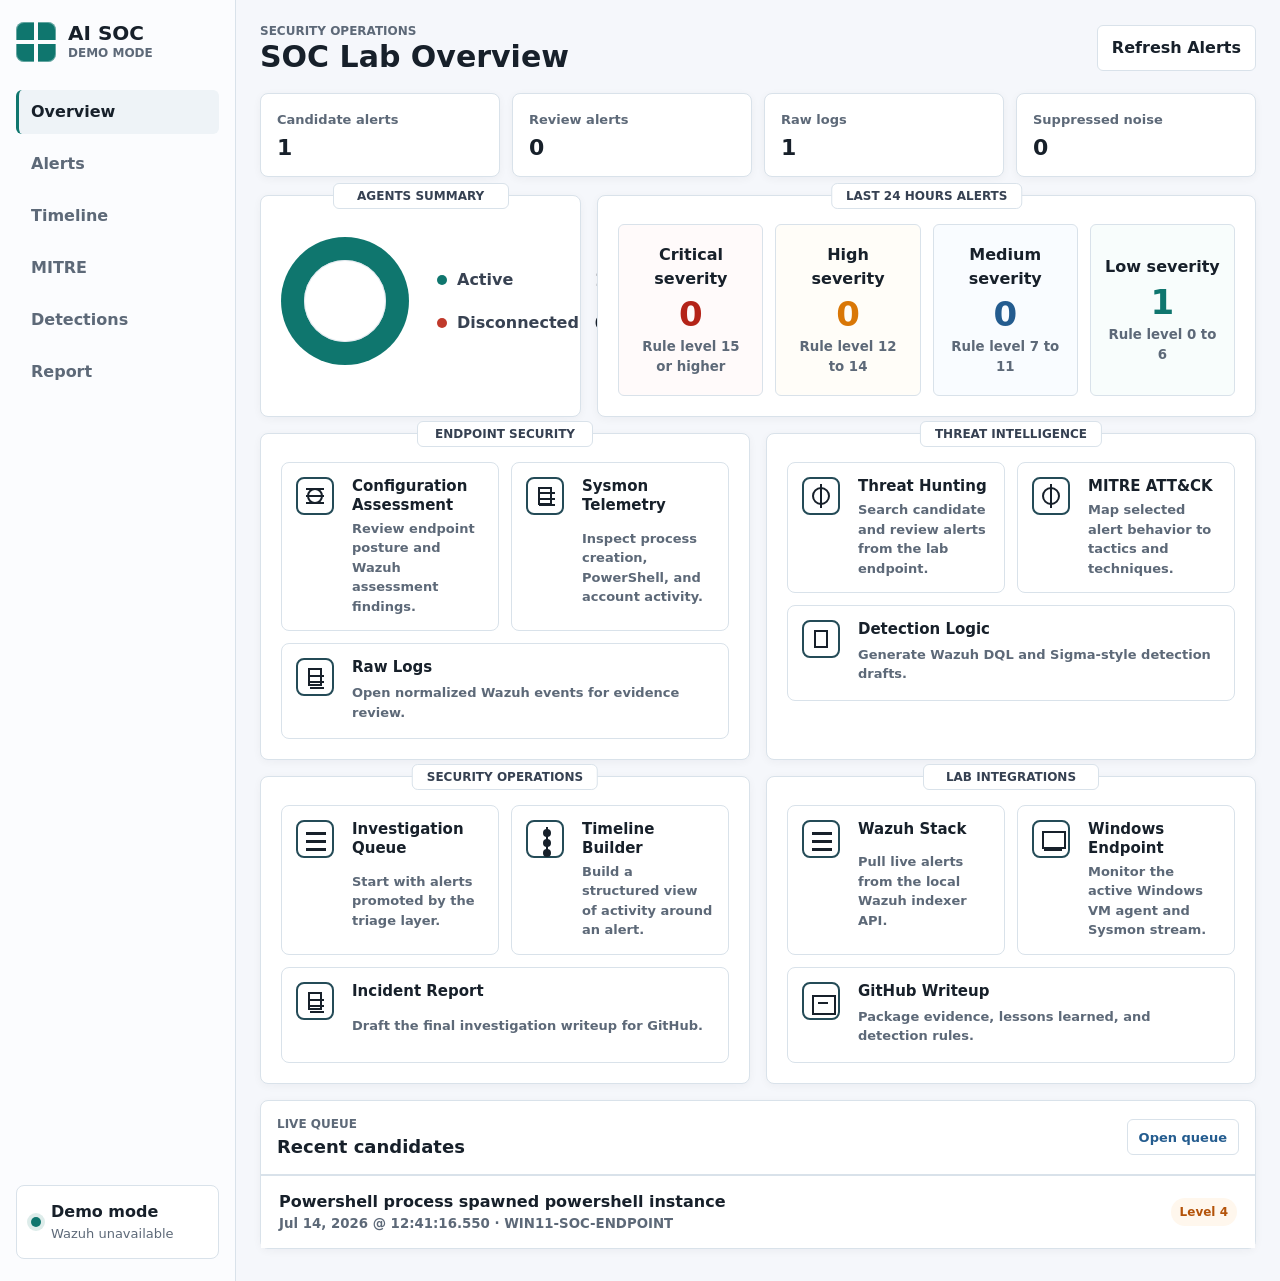
==== soc-ai-platform/index.html @ 74ce0f95 "Initial commit: AI SOC investigation lab Wazuh-based SOC lab covering the full alert lifecycle from " ====
<!doctype html>
<html lang="en">
  <head>
    <meta charset="utf-8">
    <meta name="viewport" content="width=device-width, initial-scale=1">
    <title>AI SOC Analyst Console</title>
    <link rel="stylesheet" href="./styles.css">
  </head>
  <body data-section="overview">
    <a class="skip-link" href="#main">Skip to main content</a>
    <div class="app-shell">
      <aside class="sidebar" aria-label="Primary">
        <div class="brand">
          <span class="brand-mark" aria-hidden="true"></span>
          <div>
            <h1>AI SOC</h1>
            <p>Demo mode</p>
          </div>
        </div>
        <nav class="nav-list" aria-label="Sections">
          <button class="nav-item is-active" type="button" data-section="overview">Overview</button>
          <button class="nav-item" type="button" data-section="alerts">Alerts</button>
          <button class="nav-item" type="button" data-section="timeline">Timeline</button>
          <button class="nav-item" type="button" data-section="mitre">MITRE</button>
          <button class="nav-item" type="button" data-section="detections">Detections</button>
          <button class="nav-item" type="button" data-section="report">Report</button>
        </nav>
        <div class="mode-panel">
          <span class="status-dot" aria-hidden="true"></span>
          <div>
            <strong id="dataModeLabel">Connecting</strong>
            <span id="dataModeText">Checking Wazuh</span>
          </div>
        </div>
      </aside>

      <main id="main" class="workspace" data-section="overview">
        <header class="topbar">
          <div>
            <p id="workspaceEyebrow" class="eyebrow">Security operations</p>
            <h2 id="caseTitle">Loading Wazuh alerts</h2>
          </div>
          <div class="topbar-actions">
            <button id="refreshAlertsButton" class="secondary-button" type="button">Refresh Alerts</button>
            <button id="copyReportButton" class="secondary-button" type="button">Copy Report</button>
            <button id="demoAnalyzeButton" class="primary-button" type="button">Analyze Alert</button>
          </div>
        </header>

        <section class="metrics" aria-label="Alert summary metrics">
          <div class="metric">
            <span class="metric-label">Candidate alerts</span>
            <strong id="openAlertsMetric">0</strong>
          </div>
          <div class="metric">
            <span class="metric-label">Review alerts</span>
            <strong id="reviewAlertsMetric">0</strong>
          </div>
          <div class="metric">
            <span class="metric-label">Raw logs</span>
            <strong id="rawAlertsMetric">0</strong>
          </div>
          <div class="metric">
            <span class="metric-label">Suppressed noise</span>
            <strong id="suppressedAlertsMetric">0</strong>
          </div>
        </section>

        <section id="overviewView" class="view-panel is-active" data-view="overview">
          <section class="overview-grid" aria-label="SOC overview">
            <section class="panel agents-overview-panel" aria-labelledby="agents-overview-heading">
              <div class="overview-section-label">Agents summary</div>
              <div class="agents-overview-content">
                <div class="agent-ring" aria-hidden="true"></div>
                <dl class="agent-status-list">
                  <div>
                    <dt><span class="legend-dot active" aria-hidden="true"></span>Active</dt>
                    <dd id="overviewActiveAgents">0</dd>
                  </div>
                  <div>
                    <dt><span class="legend-dot disconnected" aria-hidden="true"></span>Disconnected</dt>
                    <dd id="overviewDisconnectedAgents">0</dd>
                  </div>
                </dl>
              </div>
              <h3 id="agents-overview-heading" class="sr-only">Agents summary</h3>
            </section>

            <section class="panel severity-overview-panel" aria-labelledby="severity-overview-heading">
              <div class="overview-section-label">Last 24 hours alerts</div>
              <h3 id="severity-overview-heading" class="sr-only">Last 24 hours alert severity</h3>
              <div class="severity-overview-grid">
                <div class="severity-tile critical">
                  <span>Critical severity</span>
                  <strong id="overviewCriticalAlerts">0</strong>
                  <small>Rule level 15 or higher</small>
                </div>
                <div class="severity-tile high">
                  <span>High severity</span>
                  <strong id="overviewHighAlerts">0</strong>
                  <small>Rule level 12 to 14</small>
                </div>
                <div class="severity-tile medium">
                  <span>Medium severity</span>
                  <strong id="overviewMediumAlerts">0</strong>
                  <small>Rule level 7 to 11</small>
                </div>
                <div class="severity-tile low">
                  <span>Low severity</span>
                  <strong id="overviewLowAlerts">0</strong>
                  <small>Rule level 0 to 6</small>
                </div>
              </div>
            </section>

            <section class="panel overview-category-panel" aria-labelledby="endpoint-security-heading">
              <div class="overview-section-label">Endpoint security</div>
              <div class="overview-card-grid">
                <button class="overview-card" type="button" data-overview-profile="review">
                  <span class="overview-icon gear" aria-hidden="true"></span>
                  <strong>Configuration Assessment</strong>
                  <span>Review endpoint posture and Wazuh assessment findings.</span>
                </button>
                <button class="overview-card" type="button" data-overview-profile="candidates">
                  <span class="overview-icon telemetry" aria-hidden="true"></span>
                  <strong>Sysmon Telemetry</strong>
                  <span>Inspect process creation, PowerShell, and account activity.</span>
                </button>
                <button class="overview-card" type="button" data-overview-profile="raw">
                  <span class="overview-icon file" aria-hidden="true"></span>
                  <strong>Raw Logs</strong>
                  <span>Open normalized Wazuh events for evidence review.</span>
                </button>
              </div>
              <h3 id="endpoint-security-heading" class="sr-only">Endpoint security</h3>
            </section>

            <section class="panel overview-category-panel" aria-labelledby="threat-intelligence-heading">
              <div class="overview-section-label">Threat intelligence</div>
              <div class="overview-card-grid">
                <button class="overview-card" type="button" data-overview-section="alerts">
                  <span class="overview-icon hunt" aria-hidden="true"></span>
                  <strong>Threat Hunting</strong>
                  <span>Search candidate and review alerts from the lab endpoint.</span>
                </button>
                <button class="overview-card" type="button" data-overview-section="mitre">
                  <span class="overview-icon target" aria-hidden="true"></span>
                  <strong>MITRE ATT&amp;CK</strong>
                  <span>Map selected alert behavior to tactics and techniques.</span>
                </button>
                <button class="overview-card" type="button" data-overview-section="detections">
                  <span class="overview-icon rule" aria-hidden="true"></span>
                  <strong>Detection Logic</strong>
                  <span>Generate Wazuh DQL and Sigma-style detection drafts.</span>
                </button>
              </div>
              <h3 id="threat-intelligence-heading" class="sr-only">Threat intelligence</h3>
            </section>

            <section class="panel overview-category-panel" aria-labelledby="security-operations-heading">
              <div class="overview-section-label">Security operations</div>
              <div class="overview-card-grid">
                <button class="overview-card" type="button" data-overview-profile="candidates">
                  <span class="overview-icon queue" aria-hidden="true"></span>
                  <strong>Investigation Queue</strong>
                  <span>Start with alerts promoted by the triage layer.</span>
                </button>
                <button class="overview-card" type="button" data-overview-section="timeline">
                  <span class="overview-icon timeline" aria-hidden="true"></span>
                  <strong>Timeline Builder</strong>
                  <span>Build a structured view of activity around an alert.</span>
                </button>
                <button class="overview-card" type="button" data-overview-section="report">
                  <span class="overview-icon report" aria-hidden="true"></span>
                  <strong>Incident Report</strong>
                  <span>Draft the final investigation writeup for GitHub.</span>
                </button>
              </div>
              <h3 id="security-operations-heading" class="sr-only">Security operations</h3>
            </section>

            <section class="panel overview-category-panel" aria-labelledby="lab-integrations-heading">
              <div class="overview-section-label">Lab integrations</div>
              <div class="overview-card-grid">
                <button class="overview-card" type="button" data-overview-profile="raw">
                  <span class="overview-icon stack" aria-hidden="true"></span>
                  <strong>Wazuh Stack</strong>
                  <span>Pull live alerts from the local Wazuh indexer API.</span>
                </button>
                <button class="overview-card" type="button" data-overview-section="alerts">
                  <span class="overview-icon endpoint" aria-hidden="true"></span>
                  <strong>Windows Endpoint</strong>
                  <span>Monitor the active Windows VM agent and Sysmon stream.</span>
                </button>
                <button class="overview-card" type="button" data-overview-section="report">
                  <span class="overview-icon archive" aria-hidden="true"></span>
                  <strong>GitHub Writeup</strong>
                  <span>Package evidence, lessons learned, and detection rules.</span>
                </button>
              </div>
              <h3 id="lab-integrations-heading" class="sr-only">Lab integrations</h3>
            </section>

            <section class="panel recent-overview-panel" aria-labelledby="recent-overview-heading">
              <div class="panel-header">
                <div>
                  <p class="eyebrow">Live queue</p>
                  <h3 id="recent-overview-heading">Recent candidates</h3>
                </div>
                <button class="mini-button" type="button" data-overview-section="alerts">Open queue</button>
              </div>
              <div id="overviewRecentList" class="recent-list"></div>
            </section>
          </section>
        </section>

        <section id="alertsView" class="view-panel" data-view="alerts" hidden>
        <section class="alerts-workbench" aria-label="Security alerts workbench">
          <section class="panel alert-toolbar" aria-label="Alert search and filters">
            <div class="alert-search-field">
              <label for="alertSearchInput">Search alerts</label>
              <input id="alertSearchInput" type="search" autocomplete="off" placeholder="Search rule, host, user, command line, or MITRE technique">
            </div>
            <div class="alert-filter-field">
              <label for="alertTimeRange">Time range</label>
              <select id="alertTimeRange">
                <option value="60">Last hour</option>
                <option value="360">Last 6 hours</option>
                <option value="1440" selected>Last 24 hours</option>
              </select>
            </div>
            <button id="clearAlertFilters" class="secondary-button compact-button" type="button">Clear filters</button>
          </section>

          <section class="alert-insights" aria-label="Alert intelligence summary">
            <section class="alert-insight-panel severity-insight" aria-labelledby="severity-insight-heading">
              <div class="insight-heading">
                <div>
                  <p class="eyebrow">Distribution</p>
                  <h3 id="severity-insight-heading">Severity levels</h3>
                </div>
                <strong id="alertTotalCount">0 alerts</strong>
              </div>
              <div class="alert-severity-summary" aria-label="Alert severity summary">
                <div class="alert-severity-stat critical">
                  <span class="severity-marker" aria-hidden="true"></span>
                  <span>Critical</span>
                  <strong id="alertCriticalCount">0</strong>
                  <small>Level 15+</small>
                </div>
                <div class="alert-severity-stat high">
                  <span class="severity-marker" aria-hidden="true"></span>
                  <span>High</span>
                  <strong id="alertHighCount">0</strong>
                  <small>Level 12-14</small>
                </div>
                <div class="alert-severity-stat medium">
                  <span class="severity-marker" aria-hidden="true"></span>
                  <span>Medium</span>
                  <strong id="alertMediumCount">0</strong>
                  <small>Level 7-11</small>
                </div>
                <div class="alert-severity-stat low">
                  <span class="severity-marker" aria-hidden="true"></span>
                  <span>Low</span>
                  <strong id="alertLowCount">0</strong>
                  <small>Level 0-6</small>
                </div>
              </div>
            </section>

            <section class="alert-insight-panel" aria-labelledby="rules-insight-heading">
              <div class="insight-heading">
                <div>
                  <p class="eyebrow">Frequency</p>
                  <h3 id="rules-insight-heading">Top rules</h3>
                </div>
                <span>Current queue</span>
              </div>
              <div id="topRulesList" class="insight-list"></div>
            </section>

            <section class="alert-insight-panel" aria-labelledby="endpoints-insight-heading">
              <div class="insight-heading">
                <div>
                  <p class="eyebrow">Assets</p>
                  <h3 id="endpoints-insight-heading">Top endpoints</h3>
                </div>
                <span>Current queue</span>
              </div>
              <div id="topEndpointsList" class="insight-list"></div>
            </section>
          </section>

        <section class="content-grid alerts-content-grid">
          <section class="panel alert-panel" aria-labelledby="alerts-heading">
            <div class="panel-header">
              <div>
                <p class="eyebrow">Queue</p>
                <h3 id="alerts-heading">Alerts</h3>
              </div>
              <span id="queueModePill" class="pill">Connecting</span>
            </div>
            <div class="queue-tabs" aria-label="Queue scope">
              <button class="queue-tab is-active" type="button" data-profile="candidates">Candidates</button>
              <button class="queue-tab" type="button" data-profile="review">Review</button>
              <button class="queue-tab" type="button" data-profile="raw">Raw logs</button>
              <button class="queue-tab" type="button" data-profile="noise">Suppressed</button>
            </div>
            <div class="table-wrap">
              <table class="alert-table">
                <thead>
                  <tr>
                    <th scope="col">Time</th>
                    <th scope="col">Status</th>
                    <th scope="col">Severity</th>
                    <th scope="col">Rule</th>
                    <th scope="col">Rule ID</th>
                    <th scope="col">Host</th>
                    <th scope="col">User</th>
                    <th scope="col">MITRE</th>
                  </tr>
                </thead>
                <tbody id="alertTableBody"></tbody>
              </table>
            </div>
          </section>

          <section id="alertDetailsPanel" class="panel details-panel" aria-labelledby="details-heading" data-alert-detail hidden>
            <div class="panel-header">
              <div>
                <p class="eyebrow">Evidence</p>
                <h3 id="details-heading">Alert Details</h3>
              </div>
              <div class="panel-header-actions">
                <span id="severityBadge" class="severity-badge">Level 4</span>
                <button id="closeAlertInvestigation" class="icon-button" type="button" aria-label="Close selected alert details" title="Close selected alert details">&times;</button>
              </div>
            </div>
            <dl id="alertDetails" class="details-list"></dl>
          </section>

          <section class="panel raw-panel" aria-labelledby="raw-heading" data-alert-detail hidden>
            <div class="panel-header">
              <div>
                <p class="eyebrow">Raw log</p>
                <h3 id="raw-heading">Selected Event JSON</h3>
              </div>
              <span class="pill">Normalized</span>
            </div>
            <pre id="rawEventOutput" tabindex="0"></pre>
          </section>

          <section class="panel ai-panel" aria-labelledby="ai-heading" data-alert-detail hidden>
            <div class="panel-header">
              <div>
                <p class="eyebrow">Demo AI</p>
                <h3 id="ai-heading">Investigation Assistant</h3>
              </div>
              <span class="pill">Evidence-bound</span>
            </div>
            <div id="chatLog" class="chat-log" aria-live="polite"></div>
            <div class="prompt-row" aria-label="Suggested prompts">
              <button type="button" data-prompt="summary">Summary</button>
              <button type="button" data-prompt="timeline">Timeline</button>
              <button type="button" data-prompt="mitre">MITRE</button>
              <button type="button" data-prompt="response">Response</button>
              <button type="button" data-prompt="detection">Detection</button>
            </div>
            <form id="chatForm" class="chat-form">
              <label for="chatInput">Ask about this alert</label>
              <div class="input-row">
                <input id="chatInput" name="chatInput" type="text" autocomplete="off" placeholder="Ask for a timeline, MITRE mapping, response plan...">
                <button type="submit">Send</button>
              </div>
            </form>
          </section>

          <section class="panel artifact-panel" aria-labelledby="artifact-heading" data-alert-detail hidden>
            <div class="panel-header">
              <div>
                <p class="eyebrow">Analyst output</p>
                <h3 id="artifact-heading">Generated Artifact</h3>
              </div>
              <span id="artifactStatus" class="pill">Ready</span>
            </div>
            <pre id="artifactOutput" tabindex="0"></pre>
          </section>
        </section>
        </section>
        </section>

        <section id="analysisView" class="view-panel" data-view="analysis" hidden>
          <section class="panel section-output-panel" aria-labelledby="sectionTitle">
            <div class="panel-header section-output-header">
              <div>
                <p id="sectionEyebrow" class="eyebrow">Timeline</p>
                <h3 id="sectionTitle">Investigation Timeline</h3>
              </div>
              <span id="sectionStatus" class="pill">Generated</span>
            </div>
            <div id="sectionBody" class="section-body"></div>
          </section>
        </section>
      </main>
    </div>
    <script src="./app.js"></script>
  </body>
</html>
---- soc-ai-platform/styles.css ----
:root {
  color-scheme: light;
  --bg: #f5f7fb;
  --surface: #ffffff;
  --surface-strong: #eef3f7;
  --line: #d9e2ea;
  --text: #17202a;
  --muted: #5d6978;
  --primary: #0f766e;
  --primary-dark: #0b514d;
  --amber: #b45309;
  --danger: #b42318;
  --blue: #245c8f;
  --critical: #c12e27;
  --high: #d97706;
  --medium: #2d6fa3;
  --low: #0f766e;
  --shadow: 0 2px 8px rgba(23, 32, 42, 0.045);
}

* {
  box-sizing: border-box;
}

html {
  min-height: 100%;
}

body {
  min-height: 100%;
  margin: 0;
  background: var(--bg);
  color: var(--text);
  font-family: Inter, ui-sans-serif, system-ui, -apple-system, BlinkMacSystemFont, "Segoe UI", sans-serif;
  font-size: 16px;
  line-height: 1.5;
}

button,
input,
select {
  font: inherit;
}

button {
  min-height: 44px;
  border: 0;
  cursor: pointer;
}

button:disabled {
  cursor: not-allowed;
  opacity: 0.48;
}

button:focus-visible,
input:focus-visible,
select:focus-visible,
pre:focus-visible,
a:focus-visible {
  outline: 3px solid rgba(15, 118, 110, 0.35);
  outline-offset: 2px;
}

.skip-link {
  position: fixed;
  top: 12px;
  left: 12px;
  z-index: 100;
  transform: translateY(-150%);
  background: var(--text);
  color: #fff;
  padding: 10px 14px;
  border-radius: 6px;
}

.skip-link:focus {
  transform: translateY(0);
}

.app-shell {
  display: grid;
  grid-template-columns: 236px minmax(0, 1fr);
  min-height: 100dvh;
}

.sidebar {
  border-right: 1px solid var(--line);
  background: #fbfcfe;
  padding: 22px 16px;
  display: flex;
  flex-direction: column;
  gap: 28px;
}

.brand {
  display: flex;
  align-items: center;
  gap: 12px;
}

.brand-mark {
  width: 40px;
  height: 40px;
  border-radius: 8px;
  background:
    linear-gradient(90deg, transparent 44%, #fbfcfe 44%, #fbfcfe 56%, transparent 56%),
    linear-gradient(0deg, transparent 44%, #fbfcfe 44%, #fbfcfe 56%, transparent 56%),
    var(--primary);
  box-shadow: inset 0 0 0 1px rgba(255, 255, 255, 0.35);
}

.brand h1,
.brand p,
.topbar h2,
.topbar p,
.panel h3,
.panel p {
  margin: 0;
}

.brand h1 {
  font-size: 20px;
  line-height: 1.1;
}

.brand p,
.eyebrow {
  color: var(--muted);
  font-size: 12px;
  font-weight: 700;
  text-transform: uppercase;
}

.nav-list {
  display: grid;
  gap: 8px;
}

.nav-item {
  width: 100%;
  padding: 10px 12px;
  border-radius: 6px;
  background: transparent;
  color: var(--muted);
  text-align: left;
  font-weight: 700;
  border-left: 3px solid transparent;
}

.nav-item:hover,
.nav-item.is-active {
  background: var(--surface-strong);
  color: var(--text);
  border-left-color: var(--primary);
}

.mode-panel {
  margin-top: auto;
  display: flex;
  align-items: center;
  gap: 10px;
  border: 1px solid var(--line);
  background: var(--surface);
  border-radius: 8px;
  padding: 14px;
}

.mode-panel strong,
.mode-panel span {
  display: block;
}

.mode-panel span {
  color: var(--muted);
  font-size: 13px;
}

.status-dot {
  width: 10px;
  height: 10px;
  border-radius: 999px;
  background: var(--primary);
  box-shadow: 0 0 0 4px rgba(15, 118, 110, 0.14);
}

.workspace {
  width: 100%;
  max-width: 1800px;
  margin: 0 auto;
  padding: 22px 24px 32px;
  display: grid;
  gap: 18px;
  align-content: start;
}

.sr-only {
  position: absolute;
  width: 1px;
  height: 1px;
  padding: 0;
  margin: -1px;
  overflow: hidden;
  clip: rect(0, 0, 0, 0);
  white-space: nowrap;
  border: 0;
}

.topbar {
  display: flex;
  align-items: center;
  justify-content: space-between;
  gap: 18px;
}

.topbar h2 {
  max-width: 980px;
  font-size: 30px;
  line-height: 1.15;
}

.workspace[data-section="overview"] #copyReportButton,
.workspace[data-section="overview"] #demoAnalyzeButton {
  display: none;
}

.topbar-actions,
.prompt-row,
.input-row {
  display: flex;
  gap: 10px;
}

.primary-button,
.secondary-button,
.chat-form button,
.prompt-row button {
  border-radius: 6px;
  padding: 10px 14px;
  font-weight: 800;
}

.primary-button,
.chat-form button {
  background: var(--primary);
  color: #fff;
}

.primary-button:hover,
.chat-form button:hover {
  background: var(--primary-dark);
}

.secondary-button,
.prompt-row button {
  border: 1px solid var(--line);
  background: var(--surface);
  color: var(--text);
}

.secondary-button:hover,
.prompt-row button:hover {
  background: var(--surface-strong);
}

.metrics {
  display: grid;
  grid-template-columns: repeat(4, minmax(0, 1fr));
  gap: 12px;
}

.metric,
.panel {
  border: 1px solid var(--line);
  background: var(--surface);
  border-radius: 8px;
  box-shadow: var(--shadow);
}

.metric {
  padding: 16px;
}

.metric-label {
  display: block;
  color: var(--muted);
  font-size: 13px;
  font-weight: 700;
}

.metric strong {
  display: block;
  margin-top: 6px;
  font-size: 22px;
  line-height: 1.15;
}

.overview-grid {
  display: grid;
  grid-template-columns: repeat(12, minmax(0, 1fr));
  gap: 16px;
}

.overview-grid .panel {
  position: relative;
  overflow: visible;
}

.overview-section-label {
  position: absolute;
  top: -13px;
  left: 50%;
  min-width: 176px;
  transform: translateX(-50%);
  border: 1px solid var(--line);
  border-radius: 6px;
  background: var(--surface);
  color: #364152;
  padding: 3px 14px;
  text-align: center;
  font-size: 12px;
  font-weight: 900;
  letter-spacing: 0;
  text-transform: uppercase;
}

.agents-overview-panel,
.severity-overview-panel,
.overview-category-panel,
.recent-overview-panel {
  padding: 28px 20px 20px;
}

.agents-overview-panel {
  grid-column: span 4;
}

.severity-overview-panel {
  grid-column: span 8;
}

.agents-overview-content {
  display: grid;
  grid-template-columns: 132px minmax(0, 1fr);
  align-items: center;
  gap: 24px;
  min-height: 154px;
}

.agent-ring {
  width: 128px;
  aspect-ratio: 1;
  border-radius: 999px;
  background: conic-gradient(var(--primary) 0 100%, var(--line) 0);
  position: relative;
}

.agent-ring::after {
  content: "";
  position: absolute;
  inset: 23px;
  border-radius: inherit;
  background: var(--surface);
  box-shadow: inset 0 0 0 1px rgba(217, 226, 234, 0.7);
}

.agent-status-list {
  display: grid;
  gap: 16px;
  margin: 0;
}

.agent-status-list div {
  display: flex;
  align-items: center;
  justify-content: space-between;
  gap: 16px;
}

.agent-status-list dt {
  display: flex;
  align-items: center;
  gap: 10px;
  color: #384252;
  font-weight: 800;
}

.agent-status-list dd {
  margin: 0;
  color: var(--text);
  font-size: 18px;
  font-weight: 900;
}

.legend-dot {
  width: 10px;
  height: 10px;
  border-radius: 999px;
  display: inline-block;
}

.legend-dot.active {
  background: var(--primary);
}

.legend-dot.disconnected {
  background: #c0392b;
}

.severity-overview-grid {
  display: grid;
  grid-template-columns: repeat(4, minmax(0, 1fr));
  gap: 12px;
  min-height: 154px;
  align-items: stretch;
}

.severity-tile {
  display: grid;
  place-items: center;
  align-content: center;
  min-height: 138px;
  border-radius: 6px;
  border: 1px solid var(--line);
  padding: 18px 14px;
  text-align: center;
}

.severity-tile span {
  color: var(--text);
  font-weight: 900;
}

.severity-tile strong {
  display: block;
  margin: 6px 0;
  font-size: 34px;
  line-height: 1;
}

.severity-tile small {
  color: var(--muted);
  font-weight: 700;
}

.severity-tile.critical {
  background: #fffafa;
}

.severity-tile.critical strong {
  color: var(--danger);
}

.severity-tile.high {
  background: #fffdf8;
}

.severity-tile.high strong {
  color: #d97706;
}

.severity-tile.medium {
  background: #f9fcff;
}

.severity-tile.medium strong {
  color: var(--blue);
}

.severity-tile.low {
  background: #f8fdfc;
}

.severity-tile.low strong {
  color: var(--primary);
}

.overview-category-panel {
  grid-column: span 6;
  min-height: 0;
}

.overview-card-grid {
  display: grid;
  grid-template-columns: repeat(2, minmax(0, 1fr));
  gap: 12px;
}

.overview-card-grid > :nth-child(3):last-child {
  grid-column: 1 / -1;
}

.overview-card {
  display: grid;
  grid-template-columns: 42px minmax(0, 1fr);
  grid-template-rows: auto auto;
  align-items: start;
  column-gap: 14px;
  row-gap: 4px;
  min-height: 96px;
  border: 1px solid var(--line);
  border-radius: 8px;
  background: var(--surface);
  color: var(--text);
  padding: 14px;
  text-align: left;
}

.overview-card:hover,
.overview-card:focus-visible {
  background: #f2f7fa;
  border-color: #b9c9d7;
}

.overview-icon {
  grid-row: span 2;
  width: 38px;
  height: 38px;
  border-radius: 8px;
  border: 2px solid #244b57;
  position: relative;
}

.overview-icon::before,
.overview-icon::after {
  content: "";
  position: absolute;
  background: currentColor;
}

.overview-icon.gear::before {
  inset: 9px;
  border: 2px solid currentColor;
  border-radius: 999px;
  background: transparent;
}

.overview-icon.gear::after {
  width: 18px;
  height: 2px;
  left: 8px;
  top: 16px;
  box-shadow: 0 -7px 0 currentColor, 0 7px 0 currentColor;
}

.overview-icon.telemetry::before,
.overview-icon.file::before,
.overview-icon.rule::before,
.overview-icon.report::before {
  inset: 8px 10px;
  border: 2px solid currentColor;
  background: transparent;
}

.overview-icon.telemetry::after {
  width: 16px;
  height: 2px;
  left: 11px;
  top: 13px;
  box-shadow: 0 6px 0 currentColor, 0 12px 0 currentColor;
}

.overview-icon.file::after,
.overview-icon.report::after {
  width: 14px;
  height: 2px;
  left: 12px;
  top: 15px;
  box-shadow: 0 6px 0 currentColor, 0 12px 0 currentColor;
}

.overview-icon.hunt::before,
.overview-icon.target::before {
  inset: 8px;
  border: 2px solid currentColor;
  border-radius: 999px;
  background: transparent;
}

.overview-icon.hunt::after,
.overview-icon.target::after {
  width: 2px;
  height: 24px;
  left: 16px;
  top: 5px;
  box-shadow: 7px 7px 0 -1px currentColor;
}

.overview-icon.queue::before,
.overview-icon.stack::before {
  width: 20px;
  height: 3px;
  left: 8px;
  top: 10px;
  box-shadow: 0 8px 0 currentColor, 0 16px 0 currentColor;
}

.overview-icon.timeline::before {
  width: 2px;
  height: 26px;
  left: 18px;
  top: 5px;
}

.overview-icon.timeline::after {
  width: 8px;
  height: 8px;
  border-radius: 999px;
  left: 15px;
  top: 7px;
  box-shadow: 0 10px 0 currentColor, 0 20px 0 currentColor;
}

.overview-icon.endpoint::before {
  width: 20px;
  height: 14px;
  left: 8px;
  top: 9px;
  border: 2px solid currentColor;
  background: transparent;
}

.overview-icon.endpoint::after {
  width: 18px;
  height: 2px;
  left: 10px;
  top: 27px;
}

.overview-icon.archive::before {
  width: 20px;
  height: 16px;
  left: 8px;
  top: 11px;
  border: 2px solid currentColor;
  background: transparent;
}

.overview-icon.archive::after {
  width: 10px;
  height: 2px;
  left: 14px;
  top: 18px;
}

.overview-card strong,
.overview-card span:last-child {
  min-width: 0;
}

.overview-card strong {
  font-size: 15px;
  line-height: 1.25;
}

.overview-card span:last-child {
  color: var(--muted);
  font-size: 13px;
  font-weight: 600;
}

.recent-overview-panel {
  grid-column: 1 / -1;
  padding: 0;
}

.mini-button {
  min-height: 36px;
  border: 1px solid var(--line);
  border-radius: 6px;
  background: var(--surface);
  color: var(--blue);
  padding: 7px 11px;
  font-size: 13px;
  font-weight: 900;
}

.mini-button:hover {
  background: var(--surface-strong);
}

.recent-list {
  display: grid;
}

.recent-alert {
  display: grid;
  grid-template-columns: minmax(0, 1fr) auto;
  align-items: center;
  gap: 16px;
  min-height: 70px;
  border-top: 1px solid var(--line);
  background: var(--surface);
  color: var(--text);
  padding: 14px 18px;
  text-align: left;
}

.recent-alert:hover {
  background: #eef8f7;
}

.recent-alert span,
.recent-alert small {
  display: block;
  min-width: 0;
}

.recent-alert strong {
  display: block;
  overflow: hidden;
  text-overflow: ellipsis;
  white-space: nowrap;
}

.recent-alert small {
  color: var(--muted);
  font-weight: 700;
  overflow-wrap: anywhere;
}

.recent-alert em {
  border-radius: 999px;
  background: #fff7ed;
  color: var(--amber);
  padding: 5px 9px;
  font-style: normal;
  font-size: 12px;
  font-weight: 900;
}

.empty-overview-state {
  display: grid;
  gap: 4px;
  padding: 18px;
  color: var(--muted);
}

.alerts-workbench {
  display: grid;
  gap: 14px;
}

.alert-toolbar {
  display: grid;
  grid-template-columns: minmax(320px, 1fr) 190px auto;
  align-items: end;
  gap: 12px;
  padding: 14px;
}

.alert-search-field,
.alert-filter-field {
  display: grid;
  gap: 6px;
}

.alert-search-field label,
.alert-filter-field label {
  color: var(--muted);
  font-size: 12px;
  font-weight: 800;
  text-transform: uppercase;
}

.alert-search-field input,
.alert-filter-field select {
  width: 100%;
  height: 42px;
  border: 1px solid #bfcbd6;
  border-radius: 5px;
  background: #fff;
  color: var(--text);
  padding: 8px 11px;
}

.alert-search-field input {
  padding-left: 38px;
  background-image:
    radial-gradient(circle at 17px 17px, transparent 5px, #607080 5.5px, #607080 7px, transparent 7.5px),
    linear-gradient(45deg, transparent 47%, #607080 48%, #607080 58%, transparent 59%);
  background-position: 0 0, 23px 24px;
  background-repeat: no-repeat;
  background-size: 34px 34px, 8px 8px;
}

.compact-button {
  min-height: 42px;
  padding: 8px 13px;
}

.alert-severity-summary {
  display: grid;
  grid-template-columns: repeat(4, minmax(0, 1fr));
  border: 1px solid var(--line);
  border-radius: 8px;
  background: var(--surface);
  box-shadow: var(--shadow);
  overflow: hidden;
}

.alert-severity-stat {
  display: grid;
  grid-template-columns: 10px minmax(0, 1fr) auto;
  grid-template-rows: auto auto;
  align-items: center;
  column-gap: 9px;
  min-height: 78px;
  padding: 13px 16px;
}

.alert-severity-stat + .alert-severity-stat {
  border-left: 1px solid var(--line);
}

.alert-severity-stat > span:not(.severity-marker) {
  font-size: 13px;
  font-weight: 800;
}

.alert-severity-stat strong {
  grid-column: 3;
  grid-row: 1 / span 2;
  font-size: 25px;
  line-height: 1;
}

.alert-severity-stat small {
  grid-column: 2;
  color: var(--muted);
  font-size: 11px;
  font-weight: 700;
}

.severity-marker {
  grid-row: 1 / span 2;
  width: 8px;
  height: 30px;
  border-radius: 2px;
}

.alert-severity-stat.critical .severity-marker,
.alert-severity-pill.critical span {
  background: var(--critical);
}

.alert-severity-stat.critical strong {
  color: var(--critical);
}

.alert-severity-stat.high .severity-marker,
.alert-severity-pill.high span {
  background: var(--high);
}

.alert-severity-stat.high strong {
  color: var(--high);
}

.alert-severity-stat.medium .severity-marker,
.alert-severity-pill.medium span {
  background: var(--medium);
}

.alert-severity-stat.medium strong {
  color: var(--medium);
}

.alert-severity-stat.low .severity-marker,
.alert-severity-pill.low span {
  background: var(--low);
}

.alert-severity-stat.low strong {
  color: var(--low);
}

.alerts-content-grid .alert-panel {
  grid-column: 1 / -1;
}

.alert-panel .panel-header {
  min-height: 58px;
  padding-block: 10px;
}

.alert-panel .queue-tabs {
  padding-block: 8px;
}

.alert-table {
  min-width: 1160px;
  table-layout: fixed;
  font-size: 13px;
}

.alert-table th:nth-child(1) { width: 138px; }
.alert-table th:nth-child(2) { width: 100px; }
.alert-table th:nth-child(3) { width: 118px; }
.alert-table th:nth-child(4) { width: 30%; }
.alert-table th:nth-child(5) { width: 78px; }
.alert-table th:nth-child(6) { width: 155px; }
.alert-table th:nth-child(7) { width: 190px; }
.alert-table th:nth-child(8) { width: 100px; }

.alert-table th {
  position: sticky;
  top: 0;
  z-index: 1;
  background: #f7f9fb;
  color: #465365;
  letter-spacing: 0;
  white-space: nowrap;
}

.alert-table td {
  height: 54px;
  padding-block: 9px;
  overflow: hidden;
  text-overflow: ellipsis;
  white-space: nowrap;
}

.alert-table tbody tr {
  border-left: 3px solid transparent;
}

.alert-table tbody tr:hover {
  background: #f2f7f8;
}

.alert-table tbody tr.is-selected {
  border-left-color: var(--primary);
  background: #eaf6f5;
}

.alert-rule-cell strong,
.alert-rule-cell small {
  display: block;
  overflow: hidden;
  text-overflow: ellipsis;
  white-space: nowrap;
}

.alert-rule-cell strong {
  font-size: 13px;
}

.alert-rule-cell small {
  margin-top: 2px;
  color: var(--muted);
  font-size: 11px;
}

.alert-time-cell,
.mono-cell {
  font-family: ui-monospace, SFMono-Regular, Menlo, Monaco, Consolas, monospace;
  font-size: 12px;
}

.alert-severity-pill {
  display: inline-flex;
  align-items: center;
  gap: 7px;
  color: #354052;
  font-weight: 800;
  white-space: nowrap;
}

.alert-severity-pill span {
  width: 8px;
  height: 8px;
  border-radius: 50%;
}

.empty-table-row td {
  height: 96px;
  color: var(--muted);
  text-align: center;
  white-space: normal;
}

.content-grid {
  display: grid;
  grid-template-columns: minmax(520px, 1.1fr) minmax(420px, 0.9fr);
  gap: 18px;
  align-items: start;
}

.view-panel {
  min-width: 0;
}

.view-panel[hidden] {
  display: none;
}

.panel {
  min-width: 0;
}

.panel-header {
  min-height: 68px;
  display: flex;
  align-items: center;
  justify-content: space-between;
  gap: 16px;
  border-bottom: 1px solid var(--line);
  padding: 14px 16px;
}

.panel-header-actions {
  display: flex;
  align-items: center;
  gap: 8px;
}

.icon-button {
  width: 44px;
  min-width: 44px;
  padding: 0;
  border: 1px solid var(--line);
  border-radius: 5px;
  background: var(--surface);
  color: var(--muted);
  font-size: 24px;
  line-height: 1;
}

.icon-button:hover {
  border-color: var(--primary);
  color: var(--text);
}

[data-alert-detail][hidden] {
  display: none;
}

.queue-tabs {
  display: flex;
  flex-wrap: wrap;
  gap: 8px;
  border-bottom: 1px solid var(--line);
  padding: 10px 16px;
}

.queue-tab {
  min-height: 38px;
  border: 1px solid var(--line);
  border-radius: 6px;
  background: var(--surface);
  color: var(--muted);
  padding: 8px 12px;
  font-size: 13px;
  font-weight: 800;
}

.queue-tab:hover,
.queue-tab.is-active {
  background: var(--primary);
  border-color: var(--primary);
  color: #fff;
}

.panel h3 {
  font-size: 18px;
}

.pill,
.severity-badge {
  border-radius: 999px;
  padding: 5px 10px;
  font-size: 12px;
  font-weight: 800;
  white-space: nowrap;
}

.pill {
  background: var(--surface-strong);
  color: var(--blue);
}

.triage-pill {
  display: inline-flex;
  align-items: center;
  min-height: 26px;
  border-radius: 999px;
  padding: 3px 9px;
  font-size: 12px;
  font-weight: 800;
  text-transform: capitalize;
  white-space: nowrap;
}

.triage-pill.candidate {
  background: #fee2e2;
  color: var(--danger);
}

.triage-pill.review {
  background: #fff7ed;
  color: var(--amber);
}

.triage-pill.clear {
  background: #dcfce7;
  color: var(--primary-dark);
}

.triage-pill.noise {
  background: var(--surface-strong);
  color: var(--muted);
}

.severity-badge {
  background: #fff7ed;
  color: var(--amber);
}

.table-wrap {
  max-height: 500px;
  overflow: auto;
}

table {
  width: 100%;
  border-collapse: collapse;
  font-size: 14px;
}

th,
td {
  border-bottom: 1px solid var(--line);
  padding: 12px 14px;
  text-align: left;
  vertical-align: top;
}

th {
  color: var(--muted);
  font-size: 12px;
  text-transform: uppercase;
}

tbody tr {
  cursor: pointer;
}

tbody tr:hover,
tbody tr.is-selected {
  background: #eef8f7;
}

.details-list {
  display: grid;
  grid-template-columns: 150px minmax(0, 1fr);
  gap: 0;
  margin: 0;
  padding: 0;
  font-size: 14px;
}

.details-list dt,
.details-list dd {
  border-bottom: 1px solid var(--line);
  margin: 0;
  padding: 12px 16px;
}

.details-list dt {
  color: var(--muted);
  font-weight: 800;
}

.details-list dd {
  overflow-wrap: anywhere;
}

.ai-panel,
.artifact-panel,
.raw-panel {
  grid-column: span 1;
}

.chat-log {
  height: 340px;
  overflow-y: auto;
  padding: 16px;
  display: flex;
  flex-direction: column;
  gap: 12px;
}

.message {
  max-width: 88%;
  border-radius: 8px;
  padding: 12px;
  font-size: 14px;
}

.message.user {
  align-self: flex-end;
  background: var(--primary);
  color: #fff;
}

.message.ai {
  align-self: flex-start;
  background: var(--surface-strong);
}

.message strong {
  display: block;
  margin-bottom: 4px;
}

.prompt-row {
  flex-wrap: wrap;
  border-top: 1px solid var(--line);
  padding: 12px 16px;
}

.prompt-row button {
  min-height: 38px;
  padding: 8px 12px;
}

.chat-form {
  border-top: 1px solid var(--line);
  padding: 14px 16px 16px;
}

.chat-form label {
  display: block;
  color: var(--muted);
  font-size: 13px;
  font-weight: 800;
  margin-bottom: 8px;
}

.chat-form input {
  min-width: 0;
  width: 100%;
  min-height: 44px;
  border: 1px solid var(--line);
  border-radius: 6px;
  padding: 10px 12px;
}

.artifact-panel,
.raw-panel {
  min-height: 360px;
}

pre {
  margin: 0;
  padding: 16px;
  min-height: 290px;
  max-height: 520px;
  overflow: auto;
  white-space: pre-wrap;
  overflow-wrap: anywhere;
  font: 13px/1.55 ui-monospace, SFMono-Regular, Menlo, Monaco, Consolas, "Liberation Mono", monospace;
  color: #1f2937;
}

.section-output-panel {
  max-width: 1280px;
}

.section-output-header {
  min-height: 76px;
}

.section-body {
  display: grid;
  gap: 16px;
  padding: 16px;
}

.section-summary {
  display: grid;
  grid-template-columns: repeat(4, minmax(0, 1fr));
  gap: 12px;
}

.field-block,
.narrative-card,
.code-card {
  border: 1px solid var(--line);
  border-radius: 8px;
  background: #fbfcfe;
}

.field-block {
  min-height: 90px;
  padding: 14px;
}

.field-block span,
.code-card-label {
  display: block;
  color: var(--muted);
  font-size: 12px;
  font-weight: 800;
  text-transform: uppercase;
}

.field-block strong {
  display: block;
  margin-top: 8px;
  overflow-wrap: anywhere;
  font-size: 15px;
}

.timeline-list {
  display: grid;
  gap: 0;
  margin: 0;
  padding: 0;
  list-style: none;
}

.timeline-list li {
  position: relative;
  display: grid;
  grid-template-columns: 28px minmax(0, 1fr);
  gap: 12px;
  padding: 14px 0;
}

.timeline-list li + li {
  border-top: 1px solid var(--line);
}

.timeline-dot {
  width: 12px;
  height: 12px;
  margin-top: 6px;
  border-radius: 999px;
  background: var(--primary);
  box-shadow: 0 0 0 5px rgba(15, 118, 110, 0.12);
}

.timeline-list h4,
.narrative-card h4 {
  margin: 0 0 6px;
  font-size: 15px;
}

.timeline-list p,
.narrative-card p {
  margin: 0;
  color: var(--muted);
  overflow-wrap: anywhere;
}

.narrative-card {
  padding: 16px;
}

.split-grid {
  display: grid;
  grid-template-columns: minmax(0, 0.8fr) minmax(0, 1.2fr);
  gap: 16px;
}

.code-card-label {
  border-bottom: 1px solid var(--line);
  padding: 12px 14px;
}

.code-card pre {
  min-height: 220px;
  max-height: 520px;
  background: #0f172a;
  color: #e2e8f0;
}

.alert-insights {
  display: grid;
  grid-template-columns: minmax(480px, 1.25fr) repeat(2, minmax(250px, 0.75fr));
  gap: 12px;
}

.alert-insight-panel {
  min-width: 0;
  border: 1px solid var(--line);
  border-radius: 6px;
  background: var(--surface);
  overflow: hidden;
}

.insight-heading {
  min-height: 58px;
  display: flex;
  align-items: center;
  justify-content: space-between;
  gap: 12px;
  border-bottom: 1px solid var(--line);
  padding: 10px 14px;
}

.insight-heading h3 {
  margin: 1px 0 0;
  font-size: 15px;
}

.insight-heading > span,
.insight-heading > strong {
  color: var(--muted);
  font-size: 12px;
  font-weight: 800;
  white-space: nowrap;
}

.insight-list {
  display: grid;
  gap: 12px;
  padding: 14px;
}

.insight-row {
  display: grid;
  gap: 6px;
}

.insight-row-copy {
  display: flex;
  align-items: center;
  justify-content: space-between;
  gap: 12px;
  min-width: 0;
  font-size: 12px;
}

.insight-row-copy span {
  min-width: 0;
  overflow: hidden;
  text-overflow: ellipsis;
  white-space: nowrap;
}

.insight-row-copy strong {
  font-family: ui-monospace, SFMono-Regular, Menlo, Monaco, Consolas, monospace;
}

.insight-bar {
  position: relative;
  display: block;
  height: 4px;
  border-radius: 2px;
  background: var(--surface-strong);
  overflow: hidden;
}

.insight-bar::after {
  content: "";
  position: absolute;
  inset: 0 auto 0 0;
  width: var(--bar-size);
  border-radius: inherit;
  background: var(--primary);
}

.insight-empty {
  min-height: 78px;
  display: grid;
  place-items: center;
  margin: 0;
  color: var(--muted);
  font-size: 13px;
  text-align: center;
}

body[data-section="alerts"] {
  color-scheme: dark;
  --alert-bg: #06111f;
  --alert-surface: #0a192b;
  --alert-surface-raised: #0d2035;
  --alert-surface-hover: #102a43;
  --alert-line: #263c55;
  --alert-line-strong: #37526f;
  --alert-text: #e9f1fa;
  --alert-muted: #91a4b8;
  --alert-accent: #36a2ff;
  --alert-teal: #54b399;
  background: var(--alert-bg);
  color: var(--alert-text);
}

body[data-section="alerts"] .app-shell {
  max-width: none;
  background: var(--alert-bg);
}

body[data-section="alerts"] .sidebar {
  border-color: var(--alert-line);
  background: #071426;
}

body[data-section="alerts"] .brand-mark {
  background:
    linear-gradient(90deg, transparent 44%, #071426 44%, #071426 56%, transparent 56%),
    linear-gradient(0deg, transparent 44%, #071426 44%, #071426 56%, transparent 56%),
    var(--alert-teal);
}

body[data-section="alerts"] .brand h1,
body[data-section="alerts"] .topbar h2,
body[data-section="alerts"] .panel h3,
body[data-section="alerts"] .alert-insight-panel h3 {
  color: var(--alert-text);
}

body[data-section="alerts"] .brand p,
body[data-section="alerts"] .eyebrow,
body[data-section="alerts"] .nav-item,
body[data-section="alerts"] .mode-panel span {
  color: var(--alert-muted);
}

body[data-section="alerts"] .nav-item:hover,
body[data-section="alerts"] .nav-item.is-active {
  border-left-color: var(--alert-accent);
  background: #10243a;
  color: #ffffff;
}

body[data-section="alerts"] .mode-panel {
  border-color: var(--alert-line);
  background: var(--alert-surface);
}

body[data-section="alerts"] .status-dot {
  background: var(--alert-teal);
  box-shadow: 0 0 0 4px rgba(84, 179, 153, 0.15);
}

body[data-section="alerts"] .workspace {
  max-width: none;
  gap: 14px;
  padding: 16px 18px 28px;
  background: var(--alert-bg);
}

body[data-section="alerts"] .topbar {
  min-height: 62px;
  border-bottom: 1px solid var(--alert-line);
  padding-bottom: 14px;
}

body[data-section="alerts"] .topbar h2 {
  font-size: 28px;
}

body[data-section="alerts"] .secondary-button,
body[data-section="alerts"] .primary-button {
  border: 1px solid var(--alert-line-strong);
  border-radius: 4px;
  background: var(--alert-surface-raised);
  color: var(--alert-text);
  box-shadow: none;
}

body[data-section="alerts"] .primary-button {
  border-color: #1976b9;
  background: #1976b9;
}

body[data-section="alerts"] .secondary-button:hover,
body[data-section="alerts"] .primary-button:hover {
  border-color: var(--alert-accent);
  background: #14314c;
}

body[data-section="alerts"] .secondary-button:disabled,
body[data-section="alerts"] .primary-button:disabled {
  border-color: var(--alert-line);
  background: #0b1b2d;
  color: #6f8499;
}

body[data-section="alerts"] button:focus-visible,
body[data-section="alerts"] input:focus-visible,
body[data-section="alerts"] select:focus-visible,
body[data-section="alerts"] pre:focus-visible {
  outline-color: rgba(54, 162, 255, 0.65);
}

body[data-section="alerts"] .alerts-workbench {
  gap: 12px;
}

body[data-section="alerts"] .alert-toolbar,
body[data-section="alerts"] .alerts-content-grid .panel,
body[data-section="alerts"] .alert-insight-panel {
  border-color: var(--alert-line);
  border-radius: 5px;
  background: var(--alert-surface);
  box-shadow: none;
}

body[data-section="alerts"] .alert-toolbar {
  grid-template-columns: minmax(340px, 1fr) 210px auto;
  padding: 12px;
}

body[data-section="alerts"] .alert-search-field label,
body[data-section="alerts"] .alert-filter-field label {
  color: var(--alert-muted);
  letter-spacing: 0;
  text-transform: none;
}

body[data-section="alerts"] .alert-search-field input,
body[data-section="alerts"] .alert-filter-field select,
body[data-section="alerts"] .chat-form input {
  border-color: var(--alert-line-strong);
  border-radius: 3px;
  background-color: #071426;
  color: var(--alert-text);
}

body[data-section="alerts"] .alert-search-field input::placeholder {
  color: #71869d;
}

body[data-section="alerts"] .alert-insights {
  gap: 12px;
}

body[data-section="alerts"] .insight-heading {
  border-color: var(--alert-line);
}

body[data-section="alerts"] .insight-heading > span,
body[data-section="alerts"] .insight-heading > strong,
body[data-section="alerts"] .insight-empty {
  color: var(--alert-muted);
}

body[data-section="alerts"] .insight-row-copy {
  color: #c9d7e6;
}

body[data-section="alerts"] .insight-row-copy strong {
  color: var(--alert-text);
}

body[data-section="alerts"] .insight-bar {
  background: #172b41;
}

body[data-section="alerts"] .insight-bar::after {
  background: var(--alert-accent);
}

body[data-section="alerts"] .alert-severity-summary {
  grid-template-columns: repeat(2, minmax(0, 1fr));
  border: 0;
  border-radius: 0;
  background: transparent;
  box-shadow: none;
}

body[data-section="alerts"] .alert-severity-stat {
  min-height: 66px;
  padding: 10px 14px;
}

body[data-section="alerts"] .alert-severity-stat + .alert-severity-stat {
  border-color: var(--alert-line);
}

body[data-section="alerts"] .alert-severity-stat:nth-child(3) {
  border-left: 0;
}

body[data-section="alerts"] .alert-severity-stat:nth-child(n + 3) {
  border-top: 1px solid var(--alert-line);
}

body[data-section="alerts"] .alert-severity-stat > span:not(.severity-marker) {
  color: #c9d7e6;
}

body[data-section="alerts"] .alert-severity-stat small {
  color: var(--alert-muted);
}

body[data-section="alerts"] .alerts-content-grid {
  grid-template-columns: minmax(560px, 1.2fr) minmax(400px, 0.8fr);
  gap: 12px;
}

body[data-section="alerts"] .panel-header,
body[data-section="alerts"] .queue-tabs,
body[data-section="alerts"] .details-list dt,
body[data-section="alerts"] .details-list dd,
body[data-section="alerts"] .prompt-row,
body[data-section="alerts"] .chat-form {
  border-color: var(--alert-line);
}

body[data-section="alerts"] .alert-panel .panel-header {
  min-height: 52px;
  padding: 9px 12px;
}

body[data-section="alerts"] .alert-panel .panel-header h3 {
  font-size: 17px;
}

body[data-section="alerts"] .pill {
  border: 1px solid #264e70;
  border-radius: 3px;
  background: #0c2b45;
  color: #8ecbff;
}

body[data-section="alerts"] .queue-tabs {
  gap: 4px;
  padding: 7px 10px;
}

body[data-section="alerts"] .queue-tab {
  min-height: 34px;
  border-color: transparent;
  border-radius: 3px;
  background: transparent;
  color: var(--alert-muted);
  padding: 6px 11px;
}

body[data-section="alerts"] .queue-tab:hover {
  border-color: var(--alert-line-strong);
  background: var(--alert-surface-raised);
  color: var(--alert-text);
}

body[data-section="alerts"] .queue-tab.is-active {
  border-color: #1d79bc;
  background: #155f94;
  color: #ffffff;
}

body[data-section="alerts"] .table-wrap {
  max-height: 560px;
  scrollbar-color: #34506d #081729;
}

body[data-section="alerts"] .alert-table {
  color: #cbd8e6;
  font-size: 12px;
}

body[data-section="alerts"] .alert-table th {
  background: #081729;
  color: #93a8bd;
  font-size: 11px;
}

body[data-section="alerts"] .alert-table th,
body[data-section="alerts"] .alert-table td {
  border-color: #1e354c;
  padding-inline: 10px;
}

body[data-section="alerts"] .alert-table td {
  height: 48px;
  padding-block: 7px;
}

body[data-section="alerts"] .alert-table tbody tr:hover {
  background: var(--alert-surface-hover);
}

body[data-section="alerts"] .alert-table tbody tr.is-selected {
  border-left-color: var(--alert-accent);
  background: #0d304a;
}

body[data-section="alerts"] .alert-table tbody tr:focus-visible {
  outline: 2px solid var(--alert-accent);
  outline-offset: -2px;
}

body[data-section="alerts"] .alert-rule-cell strong {
  color: #62b5f5;
}

body[data-section="alerts"] .alert-rule-cell small,
body[data-section="alerts"] .empty-table-row td {
  color: var(--alert-muted);
}

body[data-section="alerts"] .alert-severity-pill {
  color: #cbd8e6;
}

body[data-section="alerts"] .triage-pill.candidate {
  background: rgba(229, 72, 77, 0.18);
  color: #ff8b91;
}

body[data-section="alerts"] .triage-pill.review {
  background: rgba(240, 160, 43, 0.16);
  color: #f7be63;
}

body[data-section="alerts"] .triage-pill.clear {
  background: rgba(84, 179, 153, 0.16);
  color: #86d4bd;
}

body[data-section="alerts"] .triage-pill.noise {
  background: #172b41;
  color: #9eb1c5;
}

body[data-section="alerts"] .severity-badge {
  border: 1px solid rgba(240, 160, 43, 0.35);
  border-radius: 3px;
  background: rgba(240, 160, 43, 0.12);
  color: #f7be63;
}

body[data-section="alerts"] .icon-button {
  border-color: var(--alert-line-strong);
  background: #071426;
  color: var(--alert-muted);
}

body[data-section="alerts"] .icon-button:hover {
  border-color: var(--alert-accent);
  background: #14314c;
  color: #ffffff;
}

body[data-section="alerts"] .details-list dt,
body[data-section="alerts"] .chat-form label {
  color: var(--alert-muted);
}

body[data-section="alerts"] .details-list dd {
  color: #d7e2ee;
}

body[data-section="alerts"] pre {
  background: #050e19;
  color: #c9d8e8;
}

body[data-section="alerts"] .message.ai {
  border: 1px solid var(--alert-line);
  background: #10243a;
  color: #dbe7f3;
}

body[data-section="alerts"] .message.user {
  background: #155f94;
}

body[data-section="alerts"] .prompt-row button,
body[data-section="alerts"] .chat-form button {
  border: 1px solid var(--alert-line-strong);
  border-radius: 3px;
  background: var(--alert-surface-raised);
  color: #cfe0f1;
}

body[data-section="alerts"] .prompt-row button:hover,
body[data-section="alerts"] .chat-form button:hover {
  border-color: var(--alert-accent);
  color: #ffffff;
}

@media (max-width: 1120px) {
  .app-shell {
    grid-template-columns: 1fr;
  }

  .sidebar {
    position: sticky;
    top: 0;
    z-index: 10;
    flex-direction: row;
    align-items: center;
    overflow-x: auto;
  }

  .nav-list {
    display: flex;
  }

  .mode-panel {
    margin-left: auto;
    margin-top: 0;
    min-width: 190px;
  }

  .content-grid {
    grid-template-columns: 1fr;
  }

  .overview-grid {
    grid-template-columns: 1fr;
  }

  .agents-overview-panel,
  .severity-overview-panel,
  .overview-category-panel,
  .recent-overview-panel {
    grid-column: 1 / -1;
  }

  .alert-toolbar {
    grid-template-columns: minmax(260px, 1fr) 180px auto;
  }

  .alert-insights {
    grid-template-columns: repeat(2, minmax(0, 1fr));
  }

  .severity-insight {
    grid-column: 1 / -1;
  }

  .section-summary,
  .split-grid {
    grid-template-columns: 1fr;
  }
}

@media (max-width: 760px) {
  .workspace {
    padding: 16px;
  }

  .topbar,
  .topbar-actions,
  .input-row {
    align-items: stretch;
    flex-direction: column;
  }

  .metrics {
    grid-template-columns: repeat(2, minmax(0, 1fr));
  }

  .severity-overview-grid,
  .overview-card-grid,
  .agents-overview-content {
    grid-template-columns: 1fr;
  }

  .overview-card-grid > :nth-child(3):last-child {
    grid-column: auto;
  }

  .agents-overview-content {
    justify-items: center;
  }

  .content-grid {
    grid-template-columns: minmax(0, 1fr);
  }

  .alert-toolbar {
    grid-template-columns: 1fr;
  }

  .alert-insights {
    grid-template-columns: 1fr;
  }

  .severity-insight {
    grid-column: auto;
  }

  .alert-severity-summary {
    grid-template-columns: repeat(2, minmax(0, 1fr));
  }

  .alert-severity-stat:nth-child(3) {
    border-left: 0;
  }

  .alert-severity-stat:nth-child(n + 3) {
    border-top: 1px solid var(--line);
  }

  .details-list {
    grid-template-columns: 1fr;
  }

  .details-list dt {
    border-bottom: 0;
    padding-bottom: 0;
  }
}

@media (prefers-reduced-motion: no-preference) {
  button,
  tbody tr {
    transition: background-color 160ms ease, border-color 160ms ease, color 160ms ease;
  }
}
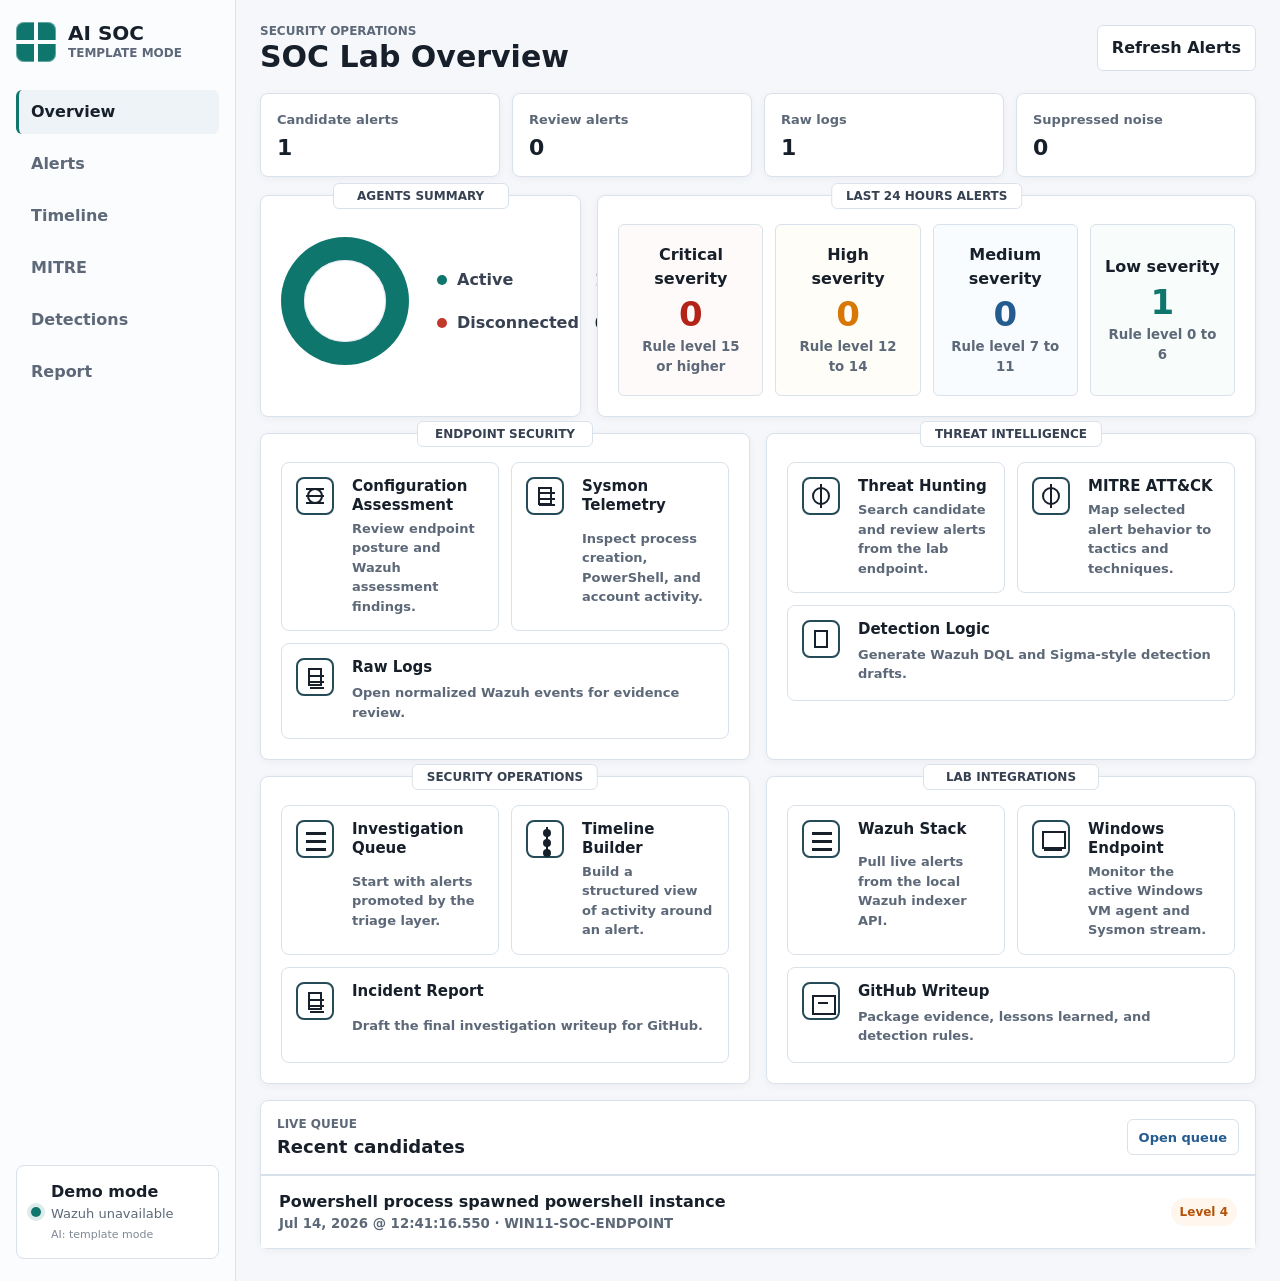
==== commit 519e6d22: "Replace template "AI layer" with a real Claude-backed analyst The investigation assistant was string" ====
--- a/soc-ai-platform/index.html
+++ b/soc-ai-platform/index.html
@@ -14,7 +14,7 @@
           <span class="brand-mark" aria-hidden="true"></span>
           <div>
             <h1>AI SOC</h1>
-            <p>Demo mode</p>
+            <p id="brandMode">Investigation console</p>
           </div>
         </div>
         <nav class="nav-list" aria-label="Sections">
@@ -30,6 +30,7 @@
           <div>
             <strong id="dataModeLabel">Connecting</strong>
             <span id="dataModeText">Checking Wazuh</span>
+            <span id="aiModeText" class="ai-state">Checking AI layer</span>
           </div>
         </div>
       </aside>
@@ -354,10 +355,10 @@
           <section class="panel ai-panel" aria-labelledby="ai-heading" data-alert-detail hidden>
             <div class="panel-header">
               <div>
-                <p class="eyebrow">Demo AI</p>
+                <p class="eyebrow">AI analyst</p>
                 <h3 id="ai-heading">Investigation Assistant</h3>
               </div>
-              <span class="pill">Evidence-bound</span>
+              <span id="aiPanelPill" class="pill">Evidence-bound</span>
             </div>
             <div id="chatLog" class="chat-log" aria-live="polite"></div>
             <div class="prompt-row" aria-label="Suggested prompts">
--- a/soc-ai-platform/styles.css
+++ b/soc-ai-platform/styles.css
@@ -2007,3 +2007,159 @@
     transition: background-color 160ms ease, border-color 160ms ease, color 160ms ease;
   }
 }
+
+/* ---------------------------------------------------------------------------
+   Markdown rendering for model-written analysis.
+   Colours are derived from currentColor so the same rules work in the light
+   workspace and inside the dark Alerts workbench.
+   --------------------------------------------------------------------------- */
+
+.message.ai {
+  max-width: 96%;
+  line-height: 1.55;
+}
+
+.message.ai > h3,
+.message.ai > h4,
+.message.ai > h5,
+.message.ai > h6 {
+  margin: 14px 0 6px;
+  font-size: 14px;
+  font-weight: 650;
+  letter-spacing: 0.01em;
+}
+
+.message.ai > h3:first-of-type,
+.message.ai > h4:first-of-type {
+  margin-top: 4px;
+}
+
+.message.ai p {
+  margin: 0 0 8px;
+}
+
+.message.ai ul,
+.message.ai ol {
+  margin: 0 0 10px;
+  padding-left: 20px;
+}
+
+.message.ai li {
+  margin-bottom: 4px;
+}
+
+.message.ai hr {
+  height: 1px;
+  margin: 12px 0;
+  border: 0;
+  background: currentColor;
+  opacity: 0.16;
+}
+
+.message.ai code {
+  padding: 1px 5px;
+  border-radius: 4px;
+  background: rgba(127, 143, 160, 0.18);
+  font-family: ui-monospace, "SF Mono", Menlo, monospace;
+  font-size: 0.92em;
+  word-break: break-word;
+}
+
+.md-code {
+  margin: 8px 0 12px;
+  padding: 12px 14px;
+  overflow-x: auto;
+  border-radius: 6px;
+  background: rgba(9, 20, 33, 0.9);
+  color: #d4e2f1;
+  font-family: ui-monospace, "SF Mono", Menlo, monospace;
+  font-size: 12.5px;
+  line-height: 1.5;
+  white-space: pre;
+}
+
+.md-code code {
+  padding: 0;
+  background: none;
+  color: inherit;
+  font-size: inherit;
+}
+
+.md-code[data-lang]::before {
+  content: attr(data-lang);
+  display: block;
+  margin-bottom: 8px;
+  color: #7fa0bd;
+  font-size: 10px;
+  letter-spacing: 0.09em;
+  text-transform: uppercase;
+}
+
+.md-table-wrap {
+  margin: 8px 0 12px;
+  overflow-x: auto;
+}
+
+.md-table {
+  width: 100%;
+  border-collapse: collapse;
+  font-size: 12.5px;
+}
+
+.md-table th,
+.md-table td {
+  padding: 7px 10px;
+  border: 1px solid rgba(127, 143, 160, 0.32);
+  text-align: left;
+  vertical-align: top;
+}
+
+.md-table th {
+  background: rgba(127, 143, 160, 0.14);
+  font-weight: 650;
+  white-space: nowrap;
+}
+
+.message-meta {
+  display: block;
+  margin-top: 10px;
+  padding-top: 8px;
+  border-top: 1px solid rgba(127, 143, 160, 0.28);
+  font-family: ui-monospace, "SF Mono", Menlo, monospace;
+  font-size: 10.5px;
+  letter-spacing: 0.02em;
+  opacity: 0.72;
+}
+
+.message.pending {
+  opacity: 0.75;
+}
+
+.message.pending p::after {
+  content: "";
+  display: inline-block;
+  width: 0.6em;
+  margin-left: 2px;
+  overflow: hidden;
+  vertical-align: bottom;
+  animation: soc-ellipsis 1.2s steps(4, end) infinite;
+}
+
+@keyframes soc-ellipsis {
+  0% { content: ""; }
+  25% { content: "."; }
+  50% { content: ".."; }
+  75% { content: "..."; }
+}
+
+.chat-log {
+  height: 460px;
+}
+
+/* AI availability indicator in the sidebar mode panel */
+.mode-panel .ai-state {
+  display: block;
+  margin-top: 4px;
+  font-size: 11px;
+  opacity: 0.78;
+}
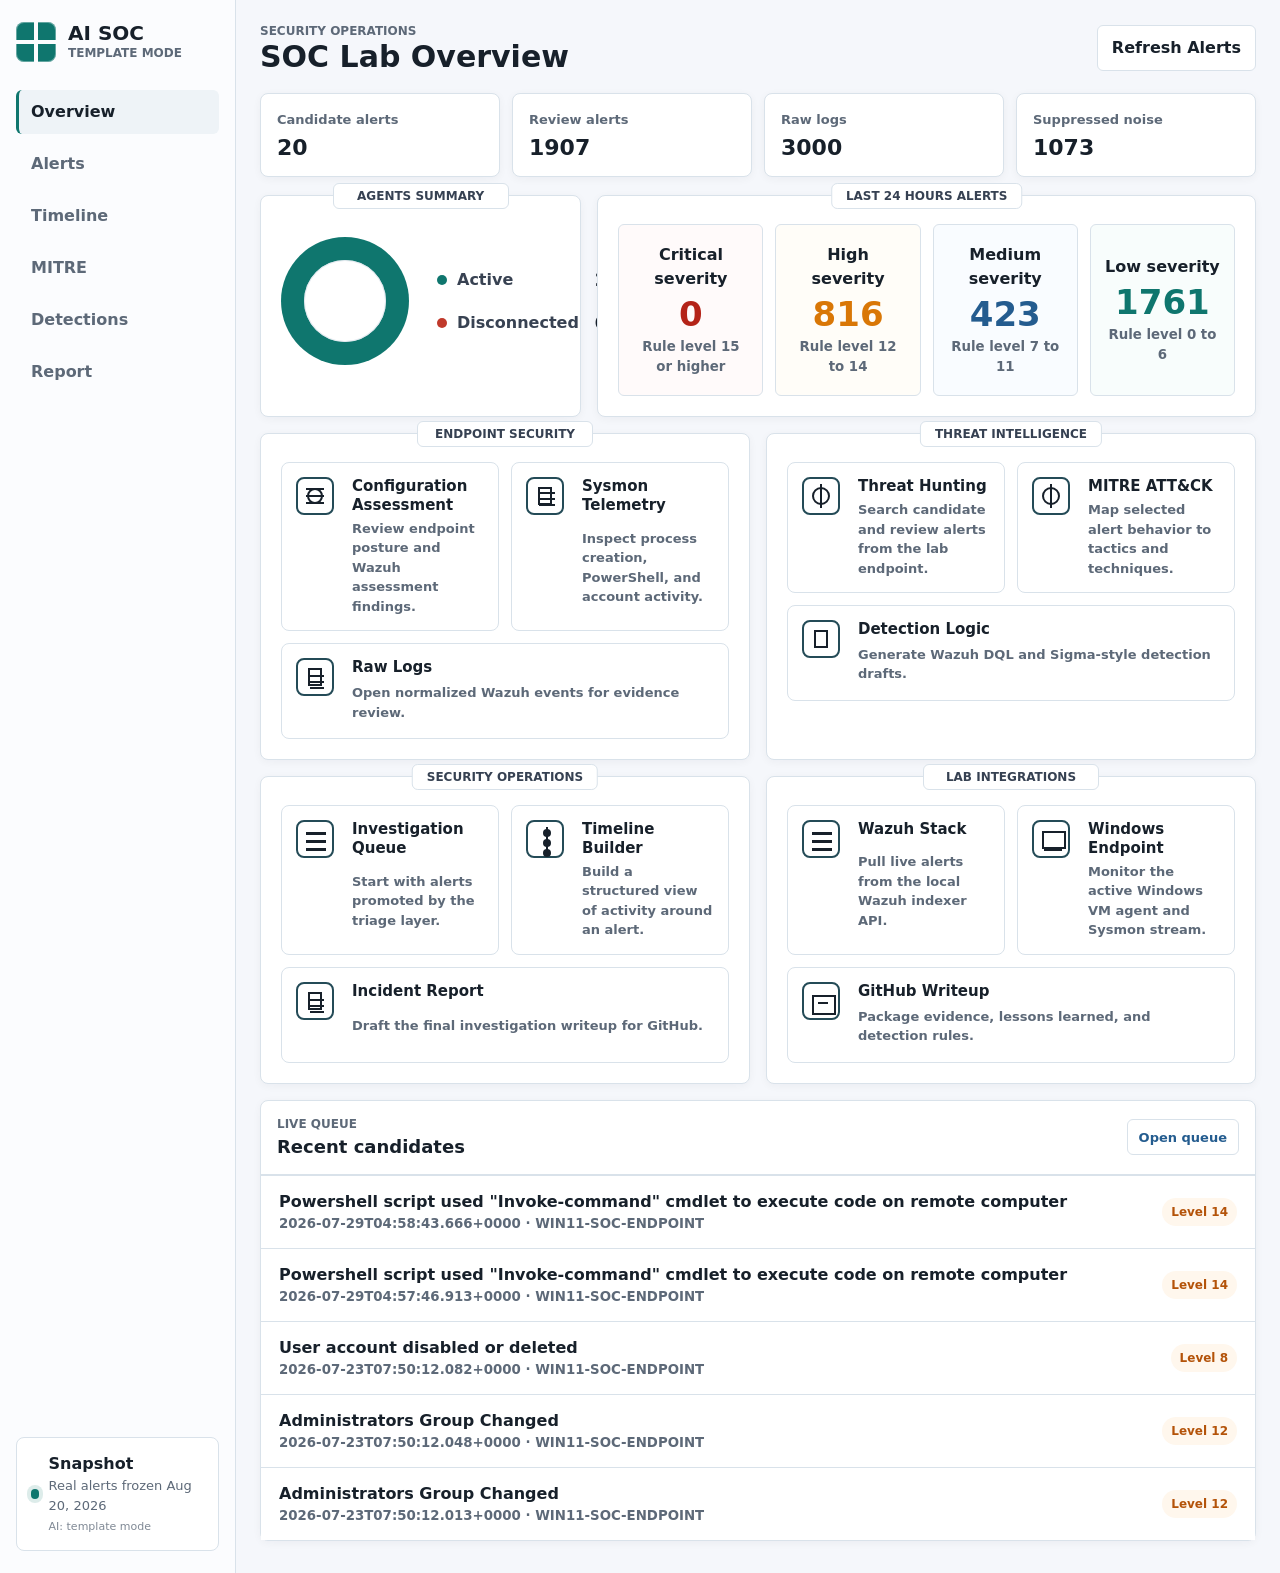
==== commit db2ec1bf: "Document incidents 002 and 003, fix wide-window alert truncation Both scenarios had been run and con" ====
--- a/soc-ai-platform/index.html
+++ b/soc-ai-platform/index.html
@@ -228,6 +228,9 @@
                 <option value="60">Last hour</option>
                 <option value="360">Last 6 hours</option>
                 <option value="1440" selected>Last 24 hours</option>
+                <option value="10080">Last 7 days</option>
+                <option value="43200">Last 30 days</option>
+                <option value="129600">Last 90 days</option>
               </select>
             </div>
             <button id="clearAlertFilters" class="secondary-button compact-button" type="button">Clear filters</button>
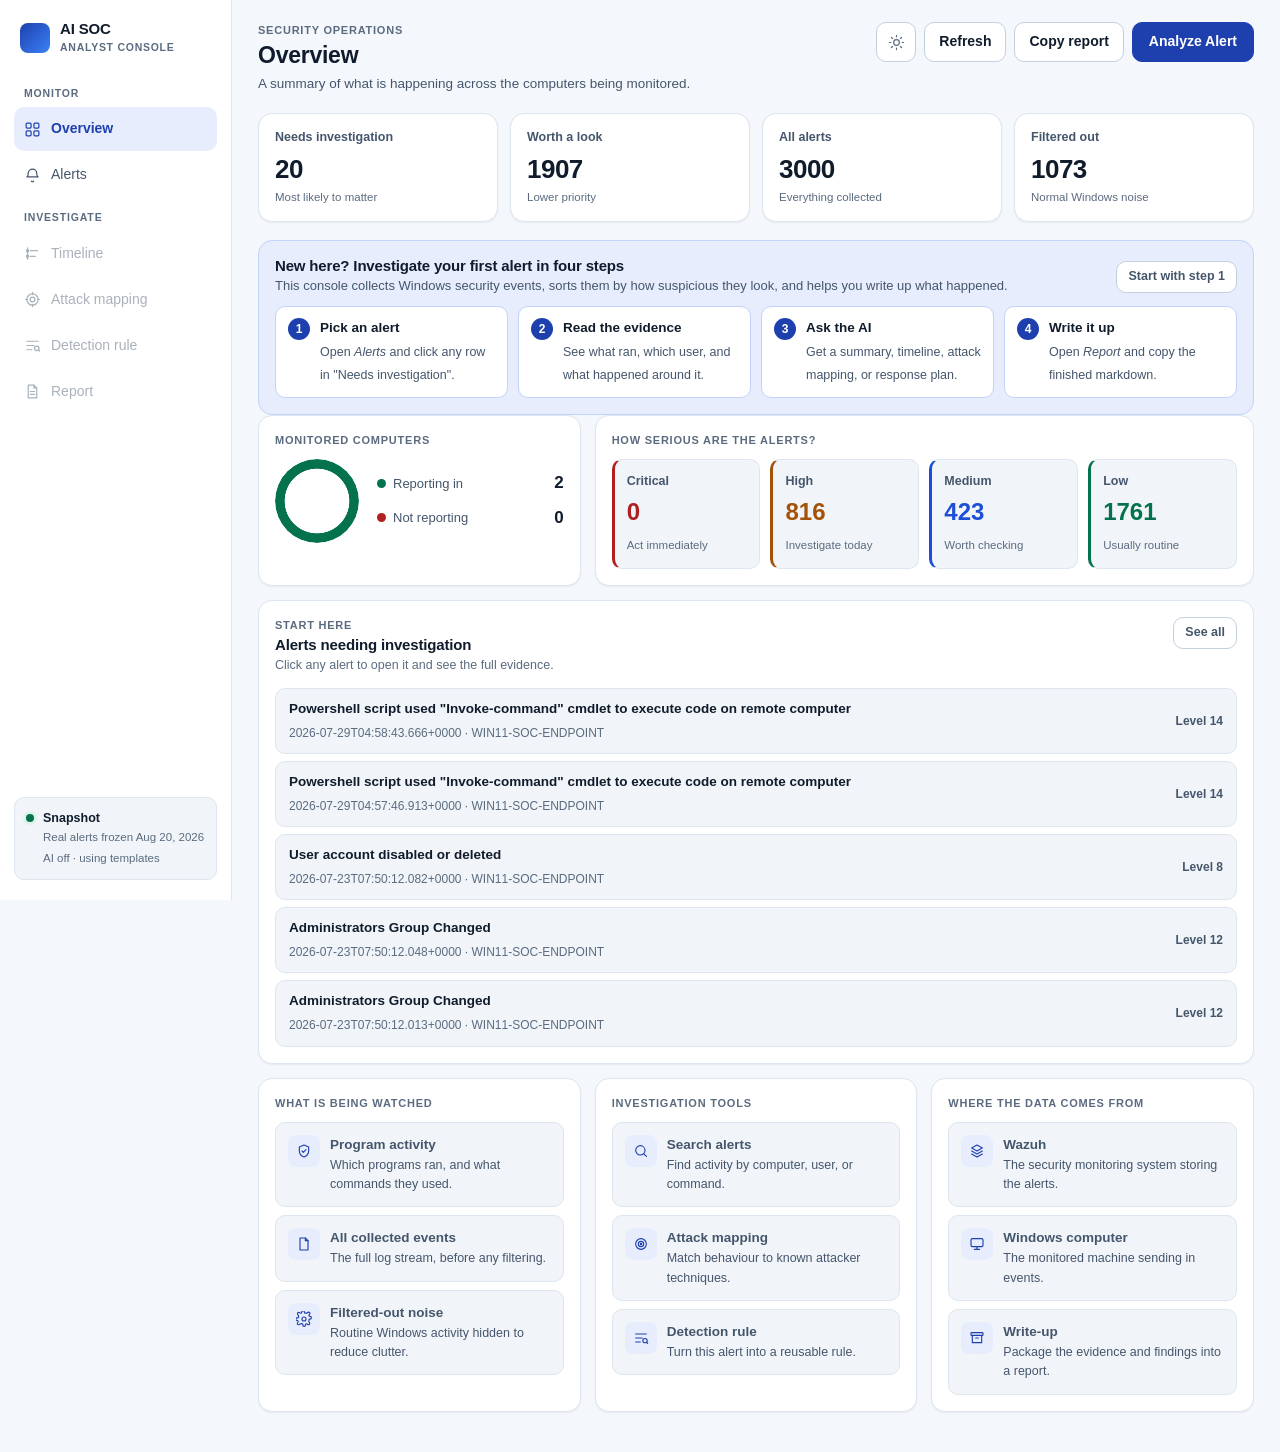
==== commit 32e641e2: "Redesign the console for someone new to security operations The app looked unfinished and assumed th" ====
--- a/soc-ai-platform/index.html
+++ b/soc-ai-platform/index.html
@@ -8,29 +8,77 @@
   </head>
   <body data-section="overview">
     <a class="skip-link" href="#main">Skip to main content</a>
+
+    <!-- Icon sprite. Real SVG rather than emoji, one stroke family throughout. -->
+    <svg width="0" height="0" style="position:absolute" aria-hidden="true" focusable="false">
+      <defs>
+        <g id="i-overview"><rect x="3" y="3" width="7" height="7" rx="1.5"/><rect x="14" y="3" width="7" height="7" rx="1.5"/><rect x="3" y="14" width="7" height="7" rx="1.5"/><rect x="14" y="14" width="7" height="7" rx="1.5"/></g>
+        <g id="i-alerts"><path d="M12 3a6 6 0 0 0-6 6c0 4-2 5-2 5h16s-2-1-2-5a6 6 0 0 0-6-6Z"/><path d="M10.5 20a1.8 1.8 0 0 0 3 0"/></g>
+        <g id="i-timeline"><path d="M5 4v16"/><circle cx="5" cy="8" r="1.6"/><circle cx="5" cy="16" r="1.6"/><path d="M9 8h10M9 16h7"/></g>
+        <g id="i-mitre"><circle cx="12" cy="12" r="8"/><circle cx="12" cy="12" r="3.4"/><path d="M12 2v3M12 19v3M2 12h3M19 12h3"/></g>
+        <g id="i-detections"><path d="M4 6h16M4 12h10M4 18h7"/><circle cx="18" cy="16" r="3.2"/><path d="m20.4 18.4 1.6 1.6"/></g>
+        <g id="i-report"><path d="M6 3h8l4 4v14H6z"/><path d="M14 3v4h4"/><path d="M9 12h6M9 16h6"/></g>
+        <g id="i-help"><circle cx="12" cy="12" r="9"/><path d="M9.6 9.2a2.5 2.5 0 1 1 3.3 2.4c-.6.2-.9.7-.9 1.4v.4"/><path d="M12 17h.01"/></g>
+        <g id="i-sun"><circle cx="12" cy="12" r="4"/><path d="M12 2v2M12 20v2M4.9 4.9l1.4 1.4M17.7 17.7l1.4 1.4M2 12h2M20 12h2M4.9 19.1l1.4-1.4M17.7 6.3l1.4-1.4"/></g>
+        <g id="i-moon"><path d="M20 14.5A8.5 8.5 0 1 1 9.5 4a6.8 6.8 0 0 0 10.5 10.5Z"/></g>
+        <g id="i-shield"><path d="M12 3l7 3v6c0 4.5-3 7.6-7 9-4-1.4-7-4.5-7-9V6z"/><path d="m9 12 2 2 4-4"/></g>
+        <g id="i-search"><circle cx="11" cy="11" r="7"/><path d="m16.2 16.2 4 4"/></g>
+        <g id="i-file"><path d="M6 3h8l4 4v14H6z"/><path d="M14 3v4h4"/></g>
+        <g id="i-target"><circle cx="12" cy="12" r="8"/><circle cx="12" cy="12" r="4"/><circle cx="12" cy="12" r="1"/></g>
+        <g id="i-queue"><path d="M4 6h16M4 12h16M4 18h16"/></g>
+        <g id="i-stack"><path d="m12 3 8 4.5-8 4.5-8-4.5z"/><path d="m4 12 8 4.5 8-4.5"/><path d="m4 16.5 8 4.5 8-4.5"/></g>
+        <g id="i-endpoint"><rect x="3" y="4" width="18" height="12" rx="2"/><path d="M8 20h8M12 16v4"/></g>
+        <g id="i-archive"><rect x="3" y="4" width="18" height="4" rx="1"/><path d="M5 8v11h14V8"/><path d="M10 12h4"/></g>
+        <g id="i-gear"><circle cx="12" cy="12" r="3"/><path d="M19.4 15a1.6 1.6 0 0 0 .3 1.8l.1.1a2 2 0 1 1-2.8 2.8l-.1-.1a1.6 1.6 0 0 0-2.7 1.1V21a2 2 0 1 1-4 0v-.1A1.6 1.6 0 0 0 7.5 19.4a1.6 1.6 0 0 0-1.8.3l-.1.1a2 2 0 1 1-2.8-2.8l.1-.1a1.6 1.6 0 0 0-1.1-2.7H1.7a2 2 0 1 1 0-4h.1A1.6 1.6 0 0 0 3.4 7.5a1.6 1.6 0 0 0-.3-1.8l-.1-.1a2 2 0 1 1 2.8-2.8l.1.1a1.6 1.6 0 0 0 2.7-1.1V1.7a2 2 0 1 1 4 0v.1a1.6 1.6 0 0 0 2.7 1.1 1.6 1.6 0 0 0 1.8-.3l.1-.1a2 2 0 1 1 2.8 2.8l-.1.1a1.6 1.6 0 0 0 1.1 2.7h.1a2 2 0 1 1 0 4h-.1a1.6 1.6 0 0 0-1.5 1.1Z"/></g>
+      </defs>
+    </svg>
+
     <div class="app-shell">
       <aside class="sidebar" aria-label="Primary">
         <div class="brand">
           <span class="brand-mark" aria-hidden="true"></span>
           <div>
             <h1>AI SOC</h1>
-            <p id="brandMode">Investigation console</p>
+            <p id="brandMode">Analyst console</p>
           </div>
         </div>
+
         <nav class="nav-list" aria-label="Sections">
-          <button class="nav-item is-active" type="button" data-section="overview">Overview</button>
-          <button class="nav-item" type="button" data-section="alerts">Alerts</button>
-          <button class="nav-item" type="button" data-section="timeline">Timeline</button>
-          <button class="nav-item" type="button" data-section="mitre">MITRE</button>
-          <button class="nav-item" type="button" data-section="detections">Detections</button>
-          <button class="nav-item" type="button" data-section="report">Report</button>
+          <span class="nav-section-label">Monitor</span>
+          <button class="nav-item is-active" type="button" data-section="overview">
+            <svg class="nav-icon" viewBox="0 0 24 24" aria-hidden="true"><use href="#i-overview"/></svg>
+            Overview
+          </button>
+          <button class="nav-item" type="button" data-section="alerts">
+            <svg class="nav-icon" viewBox="0 0 24 24" aria-hidden="true"><use href="#i-alerts"/></svg>
+            Alerts
+          </button>
+
+          <span class="nav-section-label">Investigate</span>
+          <button class="nav-item" type="button" data-section="timeline" data-needs-alert>
+            <svg class="nav-icon" viewBox="0 0 24 24" aria-hidden="true"><use href="#i-timeline"/></svg>
+            Timeline
+          </button>
+          <button class="nav-item" type="button" data-section="mitre" data-needs-alert>
+            <svg class="nav-icon" viewBox="0 0 24 24" aria-hidden="true"><use href="#i-mitre"/></svg>
+            Attack mapping
+          </button>
+          <button class="nav-item" type="button" data-section="detections" data-needs-alert>
+            <svg class="nav-icon" viewBox="0 0 24 24" aria-hidden="true"><use href="#i-detections"/></svg>
+            Detection rule
+          </button>
+          <button class="nav-item" type="button" data-section="report" data-needs-alert>
+            <svg class="nav-icon" viewBox="0 0 24 24" aria-hidden="true"><use href="#i-report"/></svg>
+            Report
+          </button>
         </nav>
+
         <div class="mode-panel">
           <span class="status-dot" aria-hidden="true"></span>
           <div>
             <strong id="dataModeLabel">Connecting</strong>
-            <span id="dataModeText">Checking Wazuh</span>
-            <span id="aiModeText" class="ai-state">Checking AI layer</span>
+            <span id="dataModeText">Checking for alerts</span>
+            <span id="aiModeText" class="ai-state">Checking AI</span>
           </div>
         </div>
       </aside>
@@ -39,367 +87,430 @@
         <header class="topbar">
           <div>
             <p id="workspaceEyebrow" class="eyebrow">Security operations</p>
-            <h2 id="caseTitle">Loading Wazuh alerts</h2>
+            <h2 id="caseTitle">Loading alerts</h2>
+            <p id="workspaceSubtitle" class="topbar-subtitle"></p>
           </div>
           <div class="topbar-actions">
-            <button id="refreshAlertsButton" class="secondary-button" type="button">Refresh Alerts</button>
-            <button id="copyReportButton" class="secondary-button" type="button">Copy Report</button>
-            <button id="demoAnalyzeButton" class="primary-button" type="button">Analyze Alert</button>
+            <button id="themeToggle" class="icon-button theme-toggle" type="button" aria-label="Switch to dark theme" title="Switch theme">
+              <svg class="icon-sun" viewBox="0 0 24 24" aria-hidden="true"><use href="#i-sun"/></svg>
+              <svg class="icon-moon" viewBox="0 0 24 24" aria-hidden="true"><use href="#i-moon"/></svg>
+            </button>
+            <button id="refreshAlertsButton" class="secondary-button" type="button">Refresh</button>
+            <button id="copyReportButton" class="secondary-button" type="button">Copy report</button>
+            <button id="demoAnalyzeButton" class="primary-button" type="button">Analyze with AI</button>
           </div>
         </header>
 
-        <section class="metrics" aria-label="Alert summary metrics">
+        <section class="metrics" aria-label="Alert summary">
           <div class="metric">
-            <span class="metric-label">Candidate alerts</span>
+            <span class="metric-label">Needs investigation</span>
             <strong id="openAlertsMetric">0</strong>
+            <small>Most likely to matter</small>
           </div>
           <div class="metric">
-            <span class="metric-label">Review alerts</span>
+            <span class="metric-label">Worth a look</span>
             <strong id="reviewAlertsMetric">0</strong>
+            <small>Lower priority</small>
           </div>
           <div class="metric">
-            <span class="metric-label">Raw logs</span>
+            <span class="metric-label">All alerts</span>
             <strong id="rawAlertsMetric">0</strong>
+            <small>Everything collected</small>
           </div>
           <div class="metric">
-            <span class="metric-label">Suppressed noise</span>
+            <span class="metric-label">Filtered out</span>
             <strong id="suppressedAlertsMetric">0</strong>
+            <small>Normal Windows noise</small>
           </div>
         </section>
 
+        <!-- ============================ OVERVIEW ============================ -->
         <section id="overviewView" class="view-panel is-active" data-view="overview">
-          <section class="overview-grid" aria-label="SOC overview">
+          <section class="how-it-works" aria-labelledby="how-heading">
+            <div class="how-it-works-intro">
+              <div>
+                <h3 id="how-heading">New here? Investigate your first alert in four steps</h3>
+                <p>This console collects Windows security events, sorts them by how suspicious they look, and helps you write up what happened.</p>
+              </div>
+              <button class="mini-button" type="button" data-overview-profile="candidates">Start with step 1</button>
+            </div>
+            <div class="how-step">
+              <span class="how-step-number">1</span>
+              <div>
+                <strong>Pick an alert</strong>
+                <span>Open <em>Alerts</em> and click any row in "Needs investigation".</span>
+              </div>
+            </div>
+            <div class="how-step">
+              <span class="how-step-number">2</span>
+              <div>
+                <strong>Read the evidence</strong>
+                <span>See what ran, which user, and what happened around it.</span>
+              </div>
+            </div>
+            <div class="how-step">
+              <span class="how-step-number">3</span>
+              <div>
+                <strong>Ask the AI</strong>
+                <span>Get a summary, timeline, attack mapping, or response plan.</span>
+              </div>
+            </div>
+            <div class="how-step">
+              <span class="how-step-number">4</span>
+              <div>
+                <strong>Write it up</strong>
+                <span>Open <em>Report</em> and copy the finished markdown.</span>
+              </div>
+            </div>
+          </section>
+
+          <section class="overview-grid" aria-label="Overview">
             <section class="panel agents-overview-panel" aria-labelledby="agents-overview-heading">
-              <div class="overview-section-label">Agents summary</div>
+              <div class="overview-section-label">Monitored computers</div>
+              <h3 id="agents-overview-heading" class="sr-only">Monitored computers</h3>
               <div class="agents-overview-content">
                 <div class="agent-ring" aria-hidden="true"></div>
                 <dl class="agent-status-list">
                   <div>
-                    <dt><span class="legend-dot active" aria-hidden="true"></span>Active</dt>
+                    <dt><span class="legend-dot active" aria-hidden="true"></span>Reporting in</dt>
                     <dd id="overviewActiveAgents">0</dd>
                   </div>
                   <div>
-                    <dt><span class="legend-dot disconnected" aria-hidden="true"></span>Disconnected</dt>
+                    <dt><span class="legend-dot disconnected" aria-hidden="true"></span>Not reporting</dt>
                     <dd id="overviewDisconnectedAgents">0</dd>
                   </div>
                 </dl>
               </div>
-              <h3 id="agents-overview-heading" class="sr-only">Agents summary</h3>
             </section>
 
             <section class="panel severity-overview-panel" aria-labelledby="severity-overview-heading">
-              <div class="overview-section-label">Last 24 hours alerts</div>
-              <h3 id="severity-overview-heading" class="sr-only">Last 24 hours alert severity</h3>
+              <div class="overview-section-label">How serious are the alerts?</div>
+              <h3 id="severity-overview-heading" class="sr-only">Alert severity breakdown</h3>
               <div class="severity-overview-grid">
                 <div class="severity-tile critical">
-                  <span>Critical severity</span>
+                  <span>Critical</span>
                   <strong id="overviewCriticalAlerts">0</strong>
-                  <small>Rule level 15 or higher</small>
+                  <small>Act immediately</small>
                 </div>
                 <div class="severity-tile high">
-                  <span>High severity</span>
+                  <span>High</span>
                   <strong id="overviewHighAlerts">0</strong>
-                  <small>Rule level 12 to 14</small>
+                  <small>Investigate today</small>
                 </div>
                 <div class="severity-tile medium">
-                  <span>Medium severity</span>
+                  <span>Medium</span>
                   <strong id="overviewMediumAlerts">0</strong>
-                  <small>Rule level 7 to 11</small>
+                  <small>Worth checking</small>
                 </div>
                 <div class="severity-tile low">
-                  <span>Low severity</span>
+                  <span>Low</span>
                   <strong id="overviewLowAlerts">0</strong>
-                  <small>Rule level 0 to 6</small>
-                </div>
-              </div>
-            </section>
-
-            <section class="panel overview-category-panel" aria-labelledby="endpoint-security-heading">
-              <div class="overview-section-label">Endpoint security</div>
-              <div class="overview-card-grid">
-                <button class="overview-card" type="button" data-overview-profile="review">
-                  <span class="overview-icon gear" aria-hidden="true"></span>
-                  <strong>Configuration Assessment</strong>
-                  <span>Review endpoint posture and Wazuh assessment findings.</span>
-                </button>
-                <button class="overview-card" type="button" data-overview-profile="candidates">
-                  <span class="overview-icon telemetry" aria-hidden="true"></span>
-                  <strong>Sysmon Telemetry</strong>
-                  <span>Inspect process creation, PowerShell, and account activity.</span>
-                </button>
-                <button class="overview-card" type="button" data-overview-profile="raw">
-                  <span class="overview-icon file" aria-hidden="true"></span>
-                  <strong>Raw Logs</strong>
-                  <span>Open normalized Wazuh events for evidence review.</span>
-                </button>
-              </div>
-              <h3 id="endpoint-security-heading" class="sr-only">Endpoint security</h3>
-            </section>
-
-            <section class="panel overview-category-panel" aria-labelledby="threat-intelligence-heading">
-              <div class="overview-section-label">Threat intelligence</div>
-              <div class="overview-card-grid">
-                <button class="overview-card" type="button" data-overview-section="alerts">
-                  <span class="overview-icon hunt" aria-hidden="true"></span>
-                  <strong>Threat Hunting</strong>
-                  <span>Search candidate and review alerts from the lab endpoint.</span>
-                </button>
-                <button class="overview-card" type="button" data-overview-section="mitre">
-                  <span class="overview-icon target" aria-hidden="true"></span>
-                  <strong>MITRE ATT&amp;CK</strong>
-                  <span>Map selected alert behavior to tactics and techniques.</span>
-                </button>
-                <button class="overview-card" type="button" data-overview-section="detections">
-                  <span class="overview-icon rule" aria-hidden="true"></span>
-                  <strong>Detection Logic</strong>
-                  <span>Generate Wazuh DQL and Sigma-style detection drafts.</span>
-                </button>
-              </div>
-              <h3 id="threat-intelligence-heading" class="sr-only">Threat intelligence</h3>
-            </section>
-
-            <section class="panel overview-category-panel" aria-labelledby="security-operations-heading">
-              <div class="overview-section-label">Security operations</div>
-              <div class="overview-card-grid">
-                <button class="overview-card" type="button" data-overview-profile="candidates">
-                  <span class="overview-icon queue" aria-hidden="true"></span>
-                  <strong>Investigation Queue</strong>
-                  <span>Start with alerts promoted by the triage layer.</span>
-                </button>
-                <button class="overview-card" type="button" data-overview-section="timeline">
-                  <span class="overview-icon timeline" aria-hidden="true"></span>
-                  <strong>Timeline Builder</strong>
-                  <span>Build a structured view of activity around an alert.</span>
-                </button>
-                <button class="overview-card" type="button" data-overview-section="report">
-                  <span class="overview-icon report" aria-hidden="true"></span>
-                  <strong>Incident Report</strong>
-                  <span>Draft the final investigation writeup for GitHub.</span>
-                </button>
-              </div>
-              <h3 id="security-operations-heading" class="sr-only">Security operations</h3>
-            </section>
-
-            <section class="panel overview-category-panel" aria-labelledby="lab-integrations-heading">
-              <div class="overview-section-label">Lab integrations</div>
-              <div class="overview-card-grid">
-                <button class="overview-card" type="button" data-overview-profile="raw">
-                  <span class="overview-icon stack" aria-hidden="true"></span>
-                  <strong>Wazuh Stack</strong>
-                  <span>Pull live alerts from the local Wazuh indexer API.</span>
-                </button>
-                <button class="overview-card" type="button" data-overview-section="alerts">
-                  <span class="overview-icon endpoint" aria-hidden="true"></span>
-                  <strong>Windows Endpoint</strong>
-                  <span>Monitor the active Windows VM agent and Sysmon stream.</span>
-                </button>
-                <button class="overview-card" type="button" data-overview-section="report">
-                  <span class="overview-icon archive" aria-hidden="true"></span>
-                  <strong>GitHub Writeup</strong>
-                  <span>Package evidence, lessons learned, and detection rules.</span>
-                </button>
-              </div>
-              <h3 id="lab-integrations-heading" class="sr-only">Lab integrations</h3>
+                  <small>Usually routine</small>
+                </div>
+              </div>
             </section>
 
             <section class="panel recent-overview-panel" aria-labelledby="recent-overview-heading">
               <div class="panel-header">
                 <div>
-                  <p class="eyebrow">Live queue</p>
-                  <h3 id="recent-overview-heading">Recent candidates</h3>
-                </div>
-                <button class="mini-button" type="button" data-overview-section="alerts">Open queue</button>
+                  <p class="eyebrow">Start here</p>
+                  <h3 id="recent-overview-heading">Alerts needing investigation</h3>
+                  <p class="panel-hint">Click any alert to open it and see the full evidence.</p>
+                </div>
+                <button class="mini-button" type="button" data-overview-section="alerts">See all</button>
               </div>
               <div id="overviewRecentList" class="recent-list"></div>
+            </section>
+
+            <section class="panel overview-category-panel" aria-labelledby="endpoint-security-heading">
+              <div class="overview-section-label">What is being watched</div>
+              <h3 id="endpoint-security-heading" class="sr-only">What is being watched</h3>
+              <div class="overview-card-grid">
+                <button class="overview-card" type="button" data-overview-profile="candidates">
+                  <span class="overview-icon" aria-hidden="true"><svg viewBox="0 0 24 24"><use href="#i-shield"/></svg></span>
+                  <span>
+                    <strong>Program activity</strong>
+                    <span>Which programs ran, and what commands they used.</span>
+                  </span>
+                </button>
+                <button class="overview-card" type="button" data-overview-profile="raw">
+                  <span class="overview-icon" aria-hidden="true"><svg viewBox="0 0 24 24"><use href="#i-file"/></svg></span>
+                  <span>
+                    <strong>All collected events</strong>
+                    <span>The full log stream, before any filtering.</span>
+                  </span>
+                </button>
+                <button class="overview-card" type="button" data-overview-profile="noise">
+                  <span class="overview-icon" aria-hidden="true"><svg viewBox="0 0 24 24"><use href="#i-gear"/></svg></span>
+                  <span>
+                    <strong>Filtered-out noise</strong>
+                    <span>Routine Windows activity hidden to reduce clutter.</span>
+                  </span>
+                </button>
+              </div>
+            </section>
+
+            <section class="panel overview-category-panel" aria-labelledby="investigate-heading">
+              <div class="overview-section-label">Investigation tools</div>
+              <h3 id="investigate-heading" class="sr-only">Investigation tools</h3>
+              <div class="overview-card-grid">
+                <button class="overview-card" type="button" data-overview-section="alerts">
+                  <span class="overview-icon" aria-hidden="true"><svg viewBox="0 0 24 24"><use href="#i-search"/></svg></span>
+                  <span>
+                    <strong>Search alerts</strong>
+                    <span>Find activity by computer, user, or command.</span>
+                  </span>
+                </button>
+                <button class="overview-card" type="button" data-overview-section="mitre">
+                  <span class="overview-icon" aria-hidden="true"><svg viewBox="0 0 24 24"><use href="#i-target"/></svg></span>
+                  <span>
+                    <strong>Attack mapping</strong>
+                    <span>Match behaviour to known attacker techniques.</span>
+                  </span>
+                </button>
+                <button class="overview-card" type="button" data-overview-section="detections">
+                  <span class="overview-icon" aria-hidden="true"><svg viewBox="0 0 24 24"><use href="#i-detections"/></svg></span>
+                  <span>
+                    <strong>Detection rule</strong>
+                    <span>Turn this alert into a reusable rule.</span>
+                  </span>
+                </button>
+              </div>
+            </section>
+
+            <section class="panel overview-category-panel" aria-labelledby="lab-heading">
+              <div class="overview-section-label">Where the data comes from</div>
+              <h3 id="lab-heading" class="sr-only">Where the data comes from</h3>
+              <div class="overview-card-grid">
+                <button class="overview-card" type="button" data-overview-profile="raw">
+                  <span class="overview-icon" aria-hidden="true"><svg viewBox="0 0 24 24"><use href="#i-stack"/></svg></span>
+                  <span>
+                    <strong>Wazuh</strong>
+                    <span>The security monitoring system storing the alerts.</span>
+                  </span>
+                </button>
+                <button class="overview-card" type="button" data-overview-section="alerts">
+                  <span class="overview-icon" aria-hidden="true"><svg viewBox="0 0 24 24"><use href="#i-endpoint"/></svg></span>
+                  <span>
+                    <strong>Windows computer</strong>
+                    <span>The monitored machine sending in events.</span>
+                  </span>
+                </button>
+                <button class="overview-card" type="button" data-overview-section="report">
+                  <span class="overview-icon" aria-hidden="true"><svg viewBox="0 0 24 24"><use href="#i-archive"/></svg></span>
+                  <span>
+                    <strong>Write-up</strong>
+                    <span>Package the evidence and findings into a report.</span>
+                  </span>
+                </button>
+              </div>
             </section>
           </section>
         </section>
 
+        <!-- ============================== ALERTS ============================== -->
         <section id="alertsView" class="view-panel" data-view="alerts" hidden>
-        <section class="alerts-workbench" aria-label="Security alerts workbench">
-          <section class="panel alert-toolbar" aria-label="Alert search and filters">
-            <div class="alert-search-field">
-              <label for="alertSearchInput">Search alerts</label>
-              <input id="alertSearchInput" type="search" autocomplete="off" placeholder="Search rule, host, user, command line, or MITRE technique">
-            </div>
-            <div class="alert-filter-field">
-              <label for="alertTimeRange">Time range</label>
-              <select id="alertTimeRange">
-                <option value="60">Last hour</option>
-                <option value="360">Last 6 hours</option>
-                <option value="1440" selected>Last 24 hours</option>
-                <option value="10080">Last 7 days</option>
-                <option value="43200">Last 30 days</option>
-                <option value="129600">Last 90 days</option>
-              </select>
-            </div>
-            <button id="clearAlertFilters" class="secondary-button compact-button" type="button">Clear filters</button>
-          </section>
-
-          <section class="alert-insights" aria-label="Alert intelligence summary">
-            <section class="alert-insight-panel severity-insight" aria-labelledby="severity-insight-heading">
-              <div class="insight-heading">
-                <div>
-                  <p class="eyebrow">Distribution</p>
-                  <h3 id="severity-insight-heading">Severity levels</h3>
-                </div>
-                <strong id="alertTotalCount">0 alerts</strong>
-              </div>
-              <div class="alert-severity-summary" aria-label="Alert severity summary">
-                <div class="alert-severity-stat critical">
-                  <span class="severity-marker" aria-hidden="true"></span>
-                  <span>Critical</span>
-                  <strong id="alertCriticalCount">0</strong>
-                  <small>Level 15+</small>
-                </div>
-                <div class="alert-severity-stat high">
-                  <span class="severity-marker" aria-hidden="true"></span>
-                  <span>High</span>
-                  <strong id="alertHighCount">0</strong>
-                  <small>Level 12-14</small>
-                </div>
-                <div class="alert-severity-stat medium">
-                  <span class="severity-marker" aria-hidden="true"></span>
-                  <span>Medium</span>
-                  <strong id="alertMediumCount">0</strong>
-                  <small>Level 7-11</small>
-                </div>
-                <div class="alert-severity-stat low">
-                  <span class="severity-marker" aria-hidden="true"></span>
-                  <span>Low</span>
-                  <strong id="alertLowCount">0</strong>
-                  <small>Level 0-6</small>
-                </div>
-              </div>
-            </section>
-
-            <section class="alert-insight-panel" aria-labelledby="rules-insight-heading">
-              <div class="insight-heading">
-                <div>
-                  <p class="eyebrow">Frequency</p>
-                  <h3 id="rules-insight-heading">Top rules</h3>
-                </div>
-                <span>Current queue</span>
-              </div>
-              <div id="topRulesList" class="insight-list"></div>
-            </section>
-
-            <section class="alert-insight-panel" aria-labelledby="endpoints-insight-heading">
-              <div class="insight-heading">
-                <div>
-                  <p class="eyebrow">Assets</p>
-                  <h3 id="endpoints-insight-heading">Top endpoints</h3>
-                </div>
-                <span>Current queue</span>
-              </div>
-              <div id="topEndpointsList" class="insight-list"></div>
-            </section>
-          </section>
-
-        <section class="content-grid alerts-content-grid">
-          <section class="panel alert-panel" aria-labelledby="alerts-heading">
-            <div class="panel-header">
-              <div>
-                <p class="eyebrow">Queue</p>
-                <h3 id="alerts-heading">Alerts</h3>
-              </div>
-              <span id="queueModePill" class="pill">Connecting</span>
-            </div>
-            <div class="queue-tabs" aria-label="Queue scope">
-              <button class="queue-tab is-active" type="button" data-profile="candidates">Candidates</button>
-              <button class="queue-tab" type="button" data-profile="review">Review</button>
-              <button class="queue-tab" type="button" data-profile="raw">Raw logs</button>
-              <button class="queue-tab" type="button" data-profile="noise">Suppressed</button>
-            </div>
-            <div class="table-wrap">
-              <table class="alert-table">
-                <thead>
-                  <tr>
-                    <th scope="col">Time</th>
-                    <th scope="col">Status</th>
-                    <th scope="col">Severity</th>
-                    <th scope="col">Rule</th>
-                    <th scope="col">Rule ID</th>
-                    <th scope="col">Host</th>
-                    <th scope="col">User</th>
-                    <th scope="col">MITRE</th>
-                  </tr>
-                </thead>
-                <tbody id="alertTableBody"></tbody>
-              </table>
-            </div>
-          </section>
-
-          <section id="alertDetailsPanel" class="panel details-panel" aria-labelledby="details-heading" data-alert-detail hidden>
-            <div class="panel-header">
-              <div>
-                <p class="eyebrow">Evidence</p>
-                <h3 id="details-heading">Alert Details</h3>
-              </div>
-              <div class="panel-header-actions">
-                <span id="severityBadge" class="severity-badge">Level 4</span>
-                <button id="closeAlertInvestigation" class="icon-button" type="button" aria-label="Close selected alert details" title="Close selected alert details">&times;</button>
-              </div>
-            </div>
-            <dl id="alertDetails" class="details-list"></dl>
-          </section>
-
-          <section class="panel raw-panel" aria-labelledby="raw-heading" data-alert-detail hidden>
-            <div class="panel-header">
-              <div>
-                <p class="eyebrow">Raw log</p>
-                <h3 id="raw-heading">Selected Event JSON</h3>
-              </div>
-              <span class="pill">Normalized</span>
-            </div>
-            <pre id="rawEventOutput" tabindex="0"></pre>
-          </section>
-
-          <section class="panel ai-panel" aria-labelledby="ai-heading" data-alert-detail hidden>
-            <div class="panel-header">
-              <div>
-                <p class="eyebrow">AI analyst</p>
-                <h3 id="ai-heading">Investigation Assistant</h3>
-              </div>
-              <span id="aiPanelPill" class="pill">Evidence-bound</span>
-            </div>
-            <div id="chatLog" class="chat-log" aria-live="polite"></div>
-            <div class="prompt-row" aria-label="Suggested prompts">
-              <button type="button" data-prompt="summary">Summary</button>
-              <button type="button" data-prompt="timeline">Timeline</button>
-              <button type="button" data-prompt="mitre">MITRE</button>
-              <button type="button" data-prompt="response">Response</button>
-              <button type="button" data-prompt="detection">Detection</button>
-            </div>
-            <form id="chatForm" class="chat-form">
-              <label for="chatInput">Ask about this alert</label>
-              <div class="input-row">
-                <input id="chatInput" name="chatInput" type="text" autocomplete="off" placeholder="Ask for a timeline, MITRE mapping, response plan...">
-                <button type="submit">Send</button>
-              </div>
-            </form>
-          </section>
-
-          <section class="panel artifact-panel" aria-labelledby="artifact-heading" data-alert-detail hidden>
-            <div class="panel-header">
-              <div>
-                <p class="eyebrow">Analyst output</p>
-                <h3 id="artifact-heading">Generated Artifact</h3>
-              </div>
-              <span id="artifactStatus" class="pill">Ready</span>
-            </div>
-            <pre id="artifactOutput" tabindex="0"></pre>
+          <section class="alerts-workbench" aria-label="Alerts">
+            <section class="panel alert-toolbar" aria-label="Search and filter">
+              <div class="alert-search-field">
+                <label for="alertSearchInput">Search</label>
+                <input id="alertSearchInput" type="search" autocomplete="off" placeholder="Try a computer name, user, or command like &quot;powershell&quot;">
+              </div>
+              <div class="alert-filter-field">
+                <label for="alertTimeRange">Time period</label>
+                <select id="alertTimeRange">
+                  <option value="60">Last hour</option>
+                  <option value="360">Last 6 hours</option>
+                  <option value="1440" selected>Last 24 hours</option>
+                  <option value="10080">Last 7 days</option>
+                  <option value="43200">Last 30 days</option>
+                  <option value="129600">Last 90 days</option>
+                </select>
+              </div>
+              <button id="clearAlertFilters" class="secondary-button compact-button" type="button">Reset</button>
+            </section>
+
+            <section class="alert-insights" aria-label="Alert summary">
+              <section class="alert-insight-panel severity-insight" aria-labelledby="severity-insight-heading">
+                <div class="insight-heading">
+                  <div>
+                    <p class="eyebrow">Breakdown</p>
+                    <h3 id="severity-insight-heading">How serious</h3>
+                  </div>
+                  <strong id="alertTotalCount">0 alerts</strong>
+                </div>
+                <div class="alert-severity-summary">
+                  <div class="alert-severity-stat critical">
+                    <span class="severity-marker" aria-hidden="true"></span>
+                    <span>Critical</span>
+                    <strong id="alertCriticalCount">0</strong>
+                    <small>Act immediately</small>
+                  </div>
+                  <div class="alert-severity-stat high">
+                    <span class="severity-marker" aria-hidden="true"></span>
+                    <span>High</span>
+                    <strong id="alertHighCount">0</strong>
+                    <small>Investigate today</small>
+                  </div>
+                  <div class="alert-severity-stat medium">
+                    <span class="severity-marker" aria-hidden="true"></span>
+                    <span>Medium</span>
+                    <strong id="alertMediumCount">0</strong>
+                    <small>Worth checking</small>
+                  </div>
+                  <div class="alert-severity-stat low">
+                    <span class="severity-marker" aria-hidden="true"></span>
+                    <span>Low</span>
+                    <strong id="alertLowCount">0</strong>
+                    <small>Usually routine</small>
+                  </div>
+                </div>
+              </section>
+
+              <section class="alert-insight-panel" aria-labelledby="rules-insight-heading">
+                <div class="insight-heading">
+                  <div>
+                    <p class="eyebrow">Most common</p>
+                    <h3 id="rules-insight-heading">What is triggering</h3>
+                  </div>
+                </div>
+                <div id="topRulesList" class="insight-list"></div>
+              </section>
+
+              <section class="alert-insight-panel" aria-labelledby="endpoints-insight-heading">
+                <div class="insight-heading">
+                  <div>
+                    <p class="eyebrow">Most active</p>
+                    <h3 id="endpoints-insight-heading">Which computers</h3>
+                  </div>
+                </div>
+                <div id="topEndpointsList" class="insight-list"></div>
+              </section>
+            </section>
+
+            <section class="content-grid alerts-content-grid">
+              <section class="panel alert-panel" aria-labelledby="alerts-heading">
+                <div class="panel-header">
+                  <div>
+                    <p class="eyebrow">Queue</p>
+                    <h3 id="alerts-heading">Alerts</h3>
+                    <p class="panel-hint">Click any row to open the full evidence and the AI assistant.</p>
+                  </div>
+                  <span id="queueModePill" class="pill">Loading</span>
+                </div>
+
+                <div class="queue-tabs" role="group" aria-label="Filter by priority">
+                  <button class="queue-tab is-active" type="button" data-profile="candidates">
+                    <strong>Needs investigation</strong>
+                    <small>Most likely to matter</small>
+                  </button>
+                  <button class="queue-tab" type="button" data-profile="review">
+                    <strong>Worth a look</strong>
+                    <small>Lower priority</small>
+                  </button>
+                  <button class="queue-tab" type="button" data-profile="raw">
+                    <strong>All alerts</strong>
+                    <small>Nothing filtered</small>
+                  </button>
+                  <button class="queue-tab" type="button" data-profile="noise">
+                    <strong>Filtered out</strong>
+                    <small>Routine noise</small>
+                  </button>
+                </div>
+
+                <div class="table-wrap">
+                  <table class="alert-table">
+                    <thead>
+                      <tr>
+                        <th scope="col">When</th>
+                        <th scope="col">Priority</th>
+                        <th scope="col">Severity</th>
+                        <th scope="col">What happened</th>
+                        <th scope="col">Computer</th>
+                        <th scope="col">User</th>
+                        <th scope="col">Technique</th>
+                      </tr>
+                    </thead>
+                    <tbody id="alertTableBody"></tbody>
+                  </table>
+                </div>
+              </section>
+
+              <section id="alertDetailsPanel" class="panel details-panel" aria-labelledby="details-heading" data-alert-detail hidden>
+                <div class="panel-header">
+                  <div>
+                    <p class="eyebrow">Evidence</p>
+                    <h3 id="details-heading">What we know</h3>
+                  </div>
+                  <div class="panel-header-actions">
+                    <span id="severityBadge" class="severity-badge">Level 4</span>
+                    <button id="closeAlertInvestigation" class="icon-button" type="button" aria-label="Close this alert" title="Close this alert">&times;</button>
+                  </div>
+                </div>
+                <dl id="alertDetails" class="details-list"></dl>
+              </section>
+
+              <section class="panel ai-panel" aria-labelledby="ai-heading" data-alert-detail hidden>
+                <div class="panel-header">
+                  <div>
+                    <p class="eyebrow">AI assistant</p>
+                    <h3 id="ai-heading">Ask about this alert</h3>
+                    <p class="panel-hint">Answers use only this alert's evidence. Always verify before acting.</p>
+                  </div>
+                  <span id="aiPanelPill" class="pill">Checking</span>
+                </div>
+                <div id="chatLog" class="chat-log" aria-live="polite"></div>
+                <div class="prompt-row" aria-label="Suggested questions">
+                  <button type="button" data-prompt="summary">What happened?</button>
+                  <button type="button" data-prompt="timeline">Build a timeline</button>
+                  <button type="button" data-prompt="mitre">Map the attack</button>
+                  <button type="button" data-prompt="response">What should I do?</button>
+                  <button type="button" data-prompt="detection">Write a rule</button>
+                </div>
+                <form id="chatForm" class="chat-form">
+                  <label for="chatInput">Or ask your own question</label>
+                  <div class="input-row">
+                    <input id="chatInput" name="chatInput" type="text" autocomplete="off" placeholder="e.g. Is this dangerous? Who ran it?">
+                    <button type="submit">Ask</button>
+                  </div>
+                </form>
+              </section>
+
+              <section class="panel raw-panel" aria-labelledby="raw-heading" data-alert-detail hidden>
+                <div class="panel-header">
+                  <div>
+                    <p class="eyebrow">Advanced</p>
+                    <h3 id="raw-heading">Raw event data</h3>
+                    <p class="panel-hint">The complete record, exactly as stored. Useful as proof in a report.</p>
+                  </div>
+                  <span class="pill">JSON</span>
+                </div>
+                <pre id="rawEventOutput" tabindex="0"></pre>
+              </section>
+
+              <section class="panel artifact-panel" aria-labelledby="artifact-heading" data-alert-detail hidden>
+                <div class="panel-header">
+                  <div>
+                    <p class="eyebrow">Output</p>
+                    <h3 id="artifact-heading">Ready to copy</h3>
+                    <p class="panel-hint">Use "Copy report" above to put this on your clipboard.</p>
+                  </div>
+                  <span id="artifactStatus" class="pill">Ready</span>
+                </div>
+                <pre id="artifactOutput" tabindex="0"></pre>
+              </section>
+            </section>
           </section>
         </section>
-        </section>
-        </section>
-
+
+        <!-- ============================ ANALYSIS ============================ -->
         <section id="analysisView" class="view-panel" data-view="analysis" hidden>
           <section class="panel section-output-panel" aria-labelledby="sectionTitle">
             <div class="panel-header section-output-header">
               <div>
                 <p id="sectionEyebrow" class="eyebrow">Timeline</p>
-                <h3 id="sectionTitle">Investigation Timeline</h3>
+                <h3 id="sectionTitle">Investigation timeline</h3>
+                <p id="sectionHint" class="panel-hint"></p>
               </div>
               <span id="sectionStatus" class="pill">Generated</span>
             </div>
--- a/soc-ai-platform/styles.css
+++ b/soc-ai-platform/styles.css
@@ -1,197 +1,178 @@
+/* ============================================================================
+   AI SOC Analyst Console
+   ----------------------------------------------------------------------------
+   One theme system, two palettes. Every colour is a token defined on :root and
+   redefined under [data-theme="dark"], so the whole app switches with one
+   attribute and nothing can drift out of sync.
+
+   System fonts only: the console is designed to run fully offline (local model,
+   frozen alert snapshot), so it must not depend on a font CDN.
+   ========================================================================== */
+
 :root {
   color-scheme: light;
-  --bg: #f5f7fb;
+
+  /* Surfaces and lines */
+  --bg: #f4f7fb;
   --surface: #ffffff;
-  --surface-strong: #eef3f7;
-  --line: #d9e2ea;
-  --text: #17202a;
-  --muted: #5d6978;
-  --primary: #0f766e;
-  --primary-dark: #0b514d;
-  --amber: #b45309;
-  --danger: #b42318;
-  --blue: #245c8f;
-  --critical: #c12e27;
-  --high: #d97706;
-  --medium: #2d6fa3;
-  --low: #0f766e;
-  --shadow: 0 2px 8px rgba(23, 32, 42, 0.045);
-}
-
-* {
+  --surface-2: #f1f5f9;
+  --surface-3: #e6edf5;
+  --line: #dde5ee;
+  --line-strong: #c4d0de;
+
+  /* Text */
+  --text: #101c2c;
+  --text-2: #45566c;
+  /* Verified >= 4.5:1 (WCAG AA) on every surface it appears on:
+     white 5.45, --surface-2 4.97, --bg 5.07. The earlier #6d7f95 failed at
+     3.74-4.10, which affected most secondary labels in the app. */
+  --text-3: #5b6b7f;
+  --text-inverse: #ffffff;
+
+  /* Brand */
+  --primary: #1e40af;
+  --primary-hover: #17348f;
+  --primary-soft: #e7edfd;
+  --primary-border: #c3d2f7;
+
+  /* Severity — each has a text-safe colour and a soft fill */
+  --critical: #b02020;
+  --critical-soft: #fdeaea;
+  --high: #a35208;
+  --high-soft: #fdf0dd;
+  --medium: #1d4ed8;
+  --medium-soft: #e3ebfd;
+  --low: #04724d;
+  --low-soft: #ddf4ea;
+
+  /* Triage status */
+  --status-investigate: #a35208;
+  --status-investigate-soft: #fdf0dd;
+  --status-review: #1d4ed8;
+  --status-review-soft: #e3ebfd;
+  --status-noise: #5c6b7f;
+  --status-noise-soft: #eef2f6;
+
+  /* Code surfaces stay dark in both themes for legibility */
+  --code-bg: #101a29;
+  --code-text: #d6e3f2;
+  --code-muted: #7d9ab8;
+
+  /* Effects */
+  --focus: #2563eb;
+  --shadow-sm: 0 1px 2px rgba(16, 28, 44, 0.06);
+  --shadow-md: 0 2px 10px rgba(16, 28, 44, 0.08);
+  --shadow-lg: 0 12px 32px rgba(16, 28, 44, 0.14);
+
+  /* Rhythm */
+  --r-sm: 6px;
+  --r-md: 10px;
+  --r-lg: 14px;
+  --pill: 999px;
+  --sidebar-w: 232px;
+
+  --mono: ui-monospace, "SF Mono", SFMono-Regular, Menlo, Consolas, monospace;
+  --sans: -apple-system, BlinkMacSystemFont, "Segoe UI", Inter, Roboto,
+    "Helvetica Neue", Arial, sans-serif;
+}
+
+[data-theme="dark"] {
+  color-scheme: dark;
+
+  --bg: #0a1119;
+  --surface: #121c28;
+  --surface-2: #18242f;
+  --surface-3: #1f2d3d;
+  --line: #24323f;
+  --line-strong: #33475b;
+
+  --text: #e8eff7;
+  --text-2: #a7b8c9;
+  --text-3: #7d90a4;
+  --text-inverse: #06101a;
+
+  --primary: #5b8def;
+  --primary-hover: #74a0f5;
+  --primary-soft: #16263f;
+  --primary-border: #2c4670;
+
+  --critical: #ff8a8a;
+  --critical-soft: #351a1d;
+  --high: #f3b563;
+  --high-soft: #33250f;
+  --medium: #7fb0ff;
+  --medium-soft: #16263f;
+  --low: #5ed6a4;
+  --low-soft: #102e25;
+
+  --status-investigate: #f3b563;
+  --status-investigate-soft: #33250f;
+  --status-review: #7fb0ff;
+  --status-review-soft: #16263f;
+  --status-noise: #93a4b6;
+  --status-noise-soft: #1c2733;
+
+  --code-bg: #060d15;
+  --code-text: #cfe0f0;
+  --code-muted: #6d88a3;
+
+  --focus: #7fb0ff;
+  --shadow-sm: 0 1px 2px rgba(0, 0, 0, 0.4);
+  --shadow-md: 0 2px 10px rgba(0, 0, 0, 0.45);
+  --shadow-lg: 0 12px 32px rgba(0, 0, 0, 0.55);
+}
+
+/* ---------------------------------------------------------------- base ---- */
+
+*,
+*::before,
+*::after {
   box-sizing: border-box;
 }
 
 html {
-  min-height: 100%;
+  -webkit-text-size-adjust: 100%;
 }
 
 body {
-  min-height: 100%;
   margin: 0;
   background: var(--bg);
   color: var(--text);
-  font-family: Inter, ui-sans-serif, system-ui, -apple-system, BlinkMacSystemFont, "Segoe UI", sans-serif;
-  font-size: 16px;
-  line-height: 1.5;
+  font-family: var(--sans);
+  font-size: 15px;
+  line-height: 1.55;
+  -webkit-font-smoothing: antialiased;
+}
+
+h1,
+h2,
+h3,
+h4 {
+  margin: 0;
+  line-height: 1.25;
+  letter-spacing: -0.011em;
+}
+
+p {
+  margin: 0;
 }
 
 button,
 input,
 select {
   font: inherit;
-}
-
-button {
-  min-height: 44px;
-  border: 0;
-  cursor: pointer;
-}
-
-button:disabled {
-  cursor: not-allowed;
-  opacity: 0.48;
-}
-
-button:focus-visible,
-input:focus-visible,
-select:focus-visible,
-pre:focus-visible,
-a:focus-visible {
-  outline: 3px solid rgba(15, 118, 110, 0.35);
+  color: inherit;
+}
+
+code,
+pre {
+  font-family: var(--mono);
+}
+
+:focus-visible {
+  outline: 2px solid var(--focus);
   outline-offset: 2px;
-}
-
-.skip-link {
-  position: fixed;
-  top: 12px;
-  left: 12px;
-  z-index: 100;
-  transform: translateY(-150%);
-  background: var(--text);
-  color: #fff;
-  padding: 10px 14px;
-  border-radius: 6px;
-}
-
-.skip-link:focus {
-  transform: translateY(0);
-}
-
-.app-shell {
-  display: grid;
-  grid-template-columns: 236px minmax(0, 1fr);
-  min-height: 100dvh;
-}
-
-.sidebar {
-  border-right: 1px solid var(--line);
-  background: #fbfcfe;
-  padding: 22px 16px;
-  display: flex;
-  flex-direction: column;
-  gap: 28px;
-}
-
-.brand {
-  display: flex;
-  align-items: center;
-  gap: 12px;
-}
-
-.brand-mark {
-  width: 40px;
-  height: 40px;
-  border-radius: 8px;
-  background:
-    linear-gradient(90deg, transparent 44%, #fbfcfe 44%, #fbfcfe 56%, transparent 56%),
-    linear-gradient(0deg, transparent 44%, #fbfcfe 44%, #fbfcfe 56%, transparent 56%),
-    var(--primary);
-  box-shadow: inset 0 0 0 1px rgba(255, 255, 255, 0.35);
-}
-
-.brand h1,
-.brand p,
-.topbar h2,
-.topbar p,
-.panel h3,
-.panel p {
-  margin: 0;
-}
-
-.brand h1 {
-  font-size: 20px;
-  line-height: 1.1;
-}
-
-.brand p,
-.eyebrow {
-  color: var(--muted);
-  font-size: 12px;
-  font-weight: 700;
-  text-transform: uppercase;
-}
-
-.nav-list {
-  display: grid;
-  gap: 8px;
-}
-
-.nav-item {
-  width: 100%;
-  padding: 10px 12px;
-  border-radius: 6px;
-  background: transparent;
-  color: var(--muted);
-  text-align: left;
-  font-weight: 700;
-  border-left: 3px solid transparent;
-}
-
-.nav-item:hover,
-.nav-item.is-active {
-  background: var(--surface-strong);
-  color: var(--text);
-  border-left-color: var(--primary);
-}
-
-.mode-panel {
-  margin-top: auto;
-  display: flex;
-  align-items: center;
-  gap: 10px;
-  border: 1px solid var(--line);
-  background: var(--surface);
-  border-radius: 8px;
-  padding: 14px;
-}
-
-.mode-panel strong,
-.mode-panel span {
-  display: block;
-}
-
-.mode-panel span {
-  color: var(--muted);
-  font-size: 13px;
-}
-
-.status-dot {
-  width: 10px;
-  height: 10px;
-  border-radius: 999px;
-  background: var(--primary);
-  box-shadow: 0 0 0 4px rgba(15, 118, 110, 0.14);
-}
-
-.workspace {
-  width: 100%;
-  max-width: 1800px;
-  margin: 0 auto;
-  padding: 22px 24px 32px;
-  display: grid;
-  gap: 18px;
-  align-content: start;
+  border-radius: var(--r-sm);
 }
 
 .sr-only {
@@ -201,134 +182,511 @@
   padding: 0;
   margin: -1px;
   overflow: hidden;
-  clip: rect(0, 0, 0, 0);
+  clip: rect(0 0 0 0);
   white-space: nowrap;
   border: 0;
 }
 
+.skip-link {
+  position: absolute;
+  top: -60px;
+  left: 12px;
+  z-index: 100;
+  padding: 10px 16px;
+  border-radius: var(--r-sm);
+  background: var(--primary);
+  color: var(--text-inverse);
+  text-decoration: none;
+  transition: top 160ms ease;
+}
+
+.skip-link:focus {
+  top: 12px;
+}
+
+.eyebrow {
+  margin: 0 0 2px;
+  color: var(--text-3);
+  font-size: 11px;
+  font-weight: 600;
+  letter-spacing: 0.07em;
+  text-transform: uppercase;
+}
+
+/* --------------------------------------------------------------- shell ---- */
+
+.app-shell {
+  display: grid;
+  grid-template-columns: var(--sidebar-w) minmax(0, 1fr);
+  min-height: 100vh;
+}
+
+.sidebar {
+  display: flex;
+  flex-direction: column;
+  gap: 20px;
+  padding: 20px 14px;
+  border-right: 1px solid var(--line);
+  background: var(--surface);
+  position: sticky;
+  top: 0;
+  height: 100vh;
+  overflow-y: auto;
+}
+
+.brand {
+  display: flex;
+  align-items: center;
+  gap: 10px;
+  padding: 0 6px;
+}
+
+.brand-mark {
+  width: 30px;
+  height: 30px;
+  flex: none;
+  border-radius: 8px;
+  background: linear-gradient(135deg, var(--primary), #3b82f6);
+}
+
+.brand h1 {
+  font-size: 15px;
+  font-weight: 700;
+}
+
+.brand p {
+  color: var(--text-3);
+  font-size: 10.5px;
+  font-weight: 600;
+  letter-spacing: 0.07em;
+  text-transform: uppercase;
+}
+
+.nav-list {
+  display: flex;
+  flex-direction: column;
+  gap: 2px;
+}
+
+.nav-section-label {
+  padding: 10px 10px 4px;
+  color: var(--text-3);
+  font-size: 10.5px;
+  font-weight: 700;
+  letter-spacing: 0.08em;
+  text-transform: uppercase;
+}
+
+.nav-item {
+  display: flex;
+  align-items: center;
+  gap: 10px;
+  min-height: 44px;
+  padding: 0 10px;
+  border: 0;
+  border-radius: var(--r-md);
+  background: none;
+  color: var(--text-2);
+  font-size: 14px;
+  font-weight: 500;
+  text-align: left;
+  cursor: pointer;
+  transition: background 140ms ease, color 140ms ease;
+}
+
+.nav-item:hover {
+  background: var(--surface-2);
+  color: var(--text);
+}
+
+.nav-item.is-active {
+  background: var(--primary-soft);
+  color: var(--primary);
+  font-weight: 650;
+}
+
+.nav-item[disabled] {
+  opacity: 0.45;
+  cursor: not-allowed;
+}
+
+.nav-item[disabled]:hover {
+  background: none;
+  color: var(--text-2);
+}
+
+.nav-icon {
+  width: 17px;
+  height: 17px;
+  flex: none;
+  stroke: currentColor;
+  fill: none;
+  stroke-width: 1.7;
+  stroke-linecap: round;
+  stroke-linejoin: round;
+}
+
+.mode-panel {
+  display: flex;
+  gap: 9px;
+  margin-top: auto;
+  padding: 11px;
+  border: 1px solid var(--line);
+  border-radius: var(--r-md);
+  background: var(--surface-2);
+  font-size: 12px;
+}
+
+.mode-panel strong {
+  display: block;
+  font-size: 12.5px;
+}
+
+.mode-panel span {
+  color: var(--text-3);
+  font-size: 11.5px;
+}
+
+.status-dot {
+  width: 8px;
+  height: 8px;
+  margin-top: 5px;
+  flex: none;
+  border-radius: 50%;
+  background: var(--low);
+  box-shadow: 0 0 0 3px var(--low-soft);
+}
+
+.ai-state {
+  display: block;
+  margin-top: 3px;
+  font-size: 11.5px;
+}
+
+/* ------------------------------------------------------------ workspace ---- */
+
+.workspace {
+  display: flex;
+  flex-direction: column;
+  gap: 18px;
+  padding: 22px 26px 40px;
+  min-width: 0;
+}
+
 .topbar {
+  display: flex;
+  align-items: flex-start;
+  justify-content: space-between;
+  gap: 18px;
+  flex-wrap: wrap;
+}
+
+.topbar h2 {
+  font-size: 23px;
+  font-weight: 700;
+}
+
+.topbar-subtitle {
+  margin-top: 4px;
+  max-width: 62ch;
+  color: var(--text-2);
+  font-size: 13.5px;
+}
+
+.topbar-actions {
+  display: flex;
+  align-items: center;
+  gap: 8px;
+  flex-wrap: wrap;
+}
+
+/* -------------------------------------------------------------- buttons ---- */
+
+.primary-button,
+.secondary-button,
+.mini-button {
+  display: inline-flex;
+  align-items: center;
+  justify-content: center;
+  gap: 7px;
+  border-radius: var(--r-md);
+  font-weight: 600;
+  white-space: nowrap;
+  cursor: pointer;
+  transition: background 140ms ease, border-color 140ms ease, color 140ms ease;
+}
+
+.primary-button {
+  min-height: 40px;
+  padding: 0 16px;
+  border: 1px solid var(--primary);
+  background: var(--primary);
+  color: var(--text-inverse);
+  font-size: 14px;
+}
+
+.primary-button:hover:not(:disabled) {
+  background: var(--primary-hover);
+  border-color: var(--primary-hover);
+}
+
+.secondary-button {
+  min-height: 40px;
+  padding: 0 14px;
+  border: 1px solid var(--line-strong);
+  background: var(--surface);
+  color: var(--text);
+  font-size: 14px;
+}
+
+.secondary-button:hover:not(:disabled) {
+  border-color: var(--primary);
+  color: var(--primary);
+}
+
+.compact-button {
+  min-height: 38px;
+}
+
+.mini-button {
+  min-height: 32px;
+  padding: 0 11px;
+  border: 1px solid var(--line-strong);
+  background: var(--surface);
+  color: var(--text-2);
+  font-size: 12.5px;
+}
+
+.mini-button:hover {
+  border-color: var(--primary);
+  color: var(--primary);
+}
+
+.primary-button:disabled,
+.secondary-button:disabled {
+  opacity: 0.45;
+  cursor: not-allowed;
+}
+
+.icon-button {
+  display: inline-flex;
+  align-items: center;
+  justify-content: center;
+  width: 32px;
+  height: 32px;
+  border: 1px solid transparent;
+  border-radius: var(--r-sm);
+  background: none;
+  color: var(--text-3);
+  font-size: 17px;
+  line-height: 1;
+  cursor: pointer;
+  transition: background 140ms ease, color 140ms ease;
+}
+
+.icon-button:hover {
+  background: var(--surface-2);
+  color: var(--text);
+}
+
+.theme-toggle {
+  width: 40px;
+  height: 40px;
+  border: 1px solid var(--line-strong);
+  border-radius: var(--r-md);
+  background: var(--surface);
+}
+
+.theme-toggle svg {
+  width: 17px;
+  height: 17px;
+  stroke: currentColor;
+  fill: none;
+  stroke-width: 1.7;
+  stroke-linecap: round;
+  stroke-linejoin: round;
+}
+
+.theme-toggle .icon-moon {
+  display: none;
+}
+
+[data-theme="dark"] .theme-toggle .icon-sun {
+  display: none;
+}
+
+[data-theme="dark"] .theme-toggle .icon-moon {
+  display: block;
+}
+
+/* --------------------------------------------------------------- panels ---- */
+
+.panel {
+  padding: 16px;
+  border: 1px solid var(--line);
+  border-radius: var(--r-lg);
+  background: var(--surface);
+  box-shadow: var(--shadow-sm);
+}
+
+.panel-header {
+  display: flex;
+  align-items: flex-start;
+  justify-content: space-between;
+  gap: 12px;
+  margin-bottom: 12px;
+}
+
+.panel-header h3 {
+  font-size: 15px;
+  font-weight: 650;
+}
+
+.panel-header-actions {
+  display: flex;
+  align-items: center;
+  gap: 6px;
+}
+
+.panel-hint {
+  margin-top: 2px;
+  color: var(--text-3);
+  font-size: 12.5px;
+}
+
+.pill {
+  display: inline-flex;
+  align-items: center;
+  padding: 4px 10px;
+  border: 1px solid var(--line);
+  border-radius: var(--pill);
+  background: var(--surface-2);
+  color: var(--text-2);
+  font-size: 11.5px;
+  font-weight: 600;
+  white-space: nowrap;
+}
+
+/* ------------------------------------------------------- guided banner ---- */
+
+.how-it-works {
+  display: grid;
+  grid-template-columns: repeat(auto-fit, minmax(190px, 1fr));
+  gap: 10px;
+  padding: 16px;
+  border: 1px solid var(--primary-border);
+  border-radius: var(--r-lg);
+  background: var(--primary-soft);
+}
+
+.how-it-works-intro {
+  grid-column: 1 / -1;
   display: flex;
   align-items: center;
   justify-content: space-between;
-  gap: 18px;
-}
-
-.topbar h2 {
-  max-width: 980px;
-  font-size: 30px;
-  line-height: 1.15;
-}
-
-.workspace[data-section="overview"] #copyReportButton,
-.workspace[data-section="overview"] #demoAnalyzeButton {
-  display: none;
-}
-
-.topbar-actions,
-.prompt-row,
-.input-row {
+  gap: 12px;
+  flex-wrap: wrap;
+}
+
+.how-it-works-intro h3 {
+  color: var(--text);
+  font-size: 15px;
+  font-weight: 650;
+}
+
+.how-it-works-intro p {
+  color: var(--text-2);
+  font-size: 13px;
+}
+
+.how-step {
   display: flex;
   gap: 10px;
-}
-
-.primary-button,
-.secondary-button,
-.chat-form button,
-.prompt-row button {
-  border-radius: 6px;
-  padding: 10px 14px;
-  font-weight: 800;
-}
-
-.primary-button,
-.chat-form button {
+  padding: 11px 12px;
+  border: 1px solid var(--primary-border);
+  border-radius: var(--r-md);
+  background: var(--surface);
+}
+
+.how-step-number {
+  display: flex;
+  align-items: center;
+  justify-content: center;
+  width: 22px;
+  height: 22px;
+  flex: none;
+  border-radius: 50%;
   background: var(--primary);
-  color: #fff;
-}
-
-.primary-button:hover,
-.chat-form button:hover {
-  background: var(--primary-dark);
-}
-
-.secondary-button,
-.prompt-row button {
-  border: 1px solid var(--line);
-  background: var(--surface);
-  color: var(--text);
-}
-
-.secondary-button:hover,
-.prompt-row button:hover {
-  background: var(--surface-strong);
-}
+  color: var(--text-inverse);
+  font-size: 12px;
+  font-weight: 700;
+}
+
+.how-step strong {
+  display: block;
+  font-size: 13.5px;
+  font-weight: 650;
+}
+
+/* Scoped to the inner wrapper: a bare `.how-step span` also matches
+   .how-step-number and, at equal-or-higher specificity, would repaint the
+   numeral in body text colour on the blue disc. */
+.how-step > div span {
+  color: var(--text-2);
+  font-size: 12.5px;
+}
+
+/* -------------------------------------------------------------- metrics ---- */
 
 .metrics {
   display: grid;
-  grid-template-columns: repeat(4, minmax(0, 1fr));
+  grid-template-columns: repeat(auto-fit, minmax(180px, 1fr));
   gap: 12px;
 }
 
-.metric,
-.panel {
+.metric {
+  padding: 14px 16px;
   border: 1px solid var(--line);
+  border-radius: var(--r-lg);
   background: var(--surface);
-  border-radius: 8px;
-  box-shadow: var(--shadow);
-}
-
-.metric {
-  padding: 16px;
+  box-shadow: var(--shadow-sm);
 }
 
 .metric-label {
   display: block;
-  color: var(--muted);
-  font-size: 13px;
+  color: var(--text-2);
+  font-size: 12.5px;
+  font-weight: 600;
+}
+
+.metric strong {
+  display: block;
+  margin-top: 2px;
+  font-size: 26px;
   font-weight: 700;
-}
-
-.metric strong {
-  display: block;
-  margin-top: 6px;
-  font-size: 22px;
-  line-height: 1.15;
+  letter-spacing: -0.02em;
+}
+
+.metric small {
+  display: block;
+  color: var(--text-3);
+  font-size: 11.5px;
+}
+
+/* ------------------------------------------------------------- overview ---- */
+
+.view-panel {
+  display: none;
+}
+
+.view-panel.is-active {
+  display: block;
 }
 
 .overview-grid {
   display: grid;
   grid-template-columns: repeat(12, minmax(0, 1fr));
-  gap: 16px;
-}
-
-.overview-grid .panel {
-  position: relative;
-  overflow: visible;
-}
-
-.overview-section-label {
-  position: absolute;
-  top: -13px;
-  left: 50%;
-  min-width: 176px;
-  transform: translateX(-50%);
-  border: 1px solid var(--line);
-  border-radius: 6px;
-  background: var(--surface);
-  color: #364152;
-  padding: 3px 14px;
-  text-align: center;
-  font-size: 12px;
-  font-weight: 900;
-  letter-spacing: 0;
-  text-transform: uppercase;
-}
-
-.agents-overview-panel,
-.severity-overview-panel,
-.overview-category-panel,
-.recent-overview-panel {
-  padding: 28px 20px 20px;
+  gap: 14px;
 }
 
 .agents-overview-panel {
@@ -339,1118 +697,440 @@
   grid-column: span 8;
 }
 
+.overview-category-panel {
+  grid-column: span 4;
+}
+
+.recent-overview-panel {
+  grid-column: span 12;
+}
+
+.overview-section-label {
+  margin-bottom: 10px;
+  color: var(--text-3);
+  font-size: 11px;
+  font-weight: 700;
+  letter-spacing: 0.07em;
+  text-transform: uppercase;
+}
+
 .agents-overview-content {
-  display: grid;
-  grid-template-columns: 132px minmax(0, 1fr);
+  display: flex;
   align-items: center;
-  gap: 24px;
-  min-height: 154px;
+  gap: 18px;
 }
 
 .agent-ring {
-  width: 128px;
-  aspect-ratio: 1;
-  border-radius: 999px;
-  background: conic-gradient(var(--primary) 0 100%, var(--line) 0);
-  position: relative;
-}
-
-.agent-ring::after {
-  content: "";
-  position: absolute;
-  inset: 23px;
-  border-radius: inherit;
-  background: var(--surface);
-  box-shadow: inset 0 0 0 1px rgba(217, 226, 234, 0.7);
+  width: 84px;
+  height: 84px;
+  flex: none;
+  border-radius: 50%;
+  background: conic-gradient(var(--low) 0turn 1turn);
+  -webkit-mask: radial-gradient(circle, transparent 54%, #000 55%);
+  mask: radial-gradient(circle, transparent 54%, #000 55%);
 }
 
 .agent-status-list {
-  display: grid;
-  gap: 16px;
+  display: flex;
+  flex-direction: column;
+  gap: 8px;
   margin: 0;
-}
-
-.agent-status-list div {
+  flex: 1;
+}
+
+.agent-status-list > div {
   display: flex;
   align-items: center;
   justify-content: space-between;
-  gap: 16px;
+  gap: 10px;
 }
 
 .agent-status-list dt {
   display: flex;
   align-items: center;
-  gap: 10px;
-  color: #384252;
-  font-weight: 800;
+  gap: 7px;
+  color: var(--text-2);
+  font-size: 13px;
 }
 
 .agent-status-list dd {
   margin: 0;
-  color: var(--text);
-  font-size: 18px;
-  font-weight: 900;
+  font-size: 17px;
+  font-weight: 700;
 }
 
 .legend-dot {
-  width: 10px;
-  height: 10px;
-  border-radius: 999px;
-  display: inline-block;
+  width: 9px;
+  height: 9px;
+  border-radius: 50%;
 }
 
 .legend-dot.active {
-  background: var(--primary);
+  background: var(--low);
 }
 
 .legend-dot.disconnected {
-  background: #c0392b;
+  background: var(--critical);
 }
 
 .severity-overview-grid {
   display: grid;
-  grid-template-columns: repeat(4, minmax(0, 1fr));
-  gap: 12px;
-  min-height: 154px;
-  align-items: stretch;
+  grid-template-columns: repeat(auto-fit, minmax(140px, 1fr));
+  gap: 10px;
 }
 
 .severity-tile {
-  display: grid;
-  place-items: center;
-  align-content: center;
-  min-height: 138px;
-  border-radius: 6px;
+  padding: 12px;
   border: 1px solid var(--line);
-  padding: 18px 14px;
-  text-align: center;
+  border-left-width: 3px;
+  border-radius: var(--r-md);
+  background: var(--surface-2);
 }
 
 .severity-tile span {
-  color: var(--text);
-  font-weight: 900;
+  display: block;
+  color: var(--text-2);
+  font-size: 12.5px;
+  font-weight: 600;
 }
 
 .severity-tile strong {
   display: block;
-  margin: 6px 0;
-  font-size: 34px;
-  line-height: 1;
+  margin: 2px 0;
+  font-size: 24px;
+  font-weight: 700;
 }
 
 .severity-tile small {
-  color: var(--muted);
-  font-weight: 700;
+  color: var(--text-3);
+  font-size: 11.5px;
 }
 
 .severity-tile.critical {
-  background: #fffafa;
-}
-
+  border-left-color: var(--critical);
+}
 .severity-tile.critical strong {
-  color: var(--danger);
-}
-
+  color: var(--critical);
+}
 .severity-tile.high {
-  background: #fffdf8;
-}
-
+  border-left-color: var(--high);
+}
 .severity-tile.high strong {
-  color: #d97706;
-}
-
+  color: var(--high);
+}
 .severity-tile.medium {
-  background: #f9fcff;
-}
-
+  border-left-color: var(--medium);
+}
 .severity-tile.medium strong {
-  color: var(--blue);
-}
-
+  color: var(--medium);
+}
 .severity-tile.low {
-  background: #f8fdfc;
-}
-
+  border-left-color: var(--low);
+}
 .severity-tile.low strong {
-  color: var(--primary);
-}
-
-.overview-category-panel {
-  grid-column: span 6;
-  min-height: 0;
+  color: var(--low);
 }
 
 .overview-card-grid {
   display: grid;
-  grid-template-columns: repeat(2, minmax(0, 1fr));
-  gap: 12px;
-}
-
-.overview-card-grid > :nth-child(3):last-child {
-  grid-column: 1 / -1;
+  gap: 8px;
 }
 
 .overview-card {
   display: grid;
-  grid-template-columns: 42px minmax(0, 1fr);
-  grid-template-rows: auto auto;
+  grid-template-columns: 32px minmax(0, 1fr);
+  gap: 10px;
   align-items: start;
-  column-gap: 14px;
-  row-gap: 4px;
-  min-height: 96px;
+  padding: 12px;
   border: 1px solid var(--line);
+  border-radius: var(--r-md);
+  background: var(--surface-2);
+  text-align: left;
+  cursor: pointer;
+  transition: border-color 140ms ease, background 140ms ease, transform 140ms ease;
+}
+
+.overview-card:hover {
+  border-color: var(--primary);
+  background: var(--primary-soft);
+  transform: translateY(-1px);
+}
+
+.overview-card strong {
+  display: block;
+  font-size: 13.5px;
+  font-weight: 650;
+}
+
+.overview-card span:last-child {
+  color: var(--text-2);
+  font-size: 12.5px;
+}
+
+.overview-icon {
+  display: flex;
+  align-items: center;
+  justify-content: center;
+  width: 32px;
+  height: 32px;
   border-radius: 8px;
-  background: var(--surface);
-  color: var(--text);
-  padding: 14px;
-  text-align: left;
-}
-
-.overview-card:hover,
-.overview-card:focus-visible {
-  background: #f2f7fa;
-  border-color: #b9c9d7;
-}
-
-.overview-icon {
-  grid-row: span 2;
-  width: 38px;
-  height: 38px;
-  border-radius: 8px;
-  border: 2px solid #244b57;
-  position: relative;
-}
-
-.overview-icon::before,
-.overview-icon::after {
-  content: "";
-  position: absolute;
-  background: currentColor;
-}
-
-.overview-icon.gear::before {
-  inset: 9px;
-  border: 2px solid currentColor;
-  border-radius: 999px;
-  background: transparent;
-}
-
-.overview-icon.gear::after {
-  width: 18px;
-  height: 2px;
-  left: 8px;
-  top: 16px;
-  box-shadow: 0 -7px 0 currentColor, 0 7px 0 currentColor;
-}
-
-.overview-icon.telemetry::before,
-.overview-icon.file::before,
-.overview-icon.rule::before,
-.overview-icon.report::before {
-  inset: 8px 10px;
-  border: 2px solid currentColor;
-  background: transparent;
-}
-
-.overview-icon.telemetry::after {
+  background: var(--primary-soft);
+  color: var(--primary);
+}
+
+.overview-icon svg {
   width: 16px;
-  height: 2px;
-  left: 11px;
-  top: 13px;
-  box-shadow: 0 6px 0 currentColor, 0 12px 0 currentColor;
-}
-
-.overview-icon.file::after,
-.overview-icon.report::after {
-  width: 14px;
-  height: 2px;
-  left: 12px;
-  top: 15px;
-  box-shadow: 0 6px 0 currentColor, 0 12px 0 currentColor;
-}
-
-.overview-icon.hunt::before,
-.overview-icon.target::before {
-  inset: 8px;
-  border: 2px solid currentColor;
-  border-radius: 999px;
-  background: transparent;
-}
-
-.overview-icon.hunt::after,
-.overview-icon.target::after {
-  width: 2px;
-  height: 24px;
-  left: 16px;
-  top: 5px;
-  box-shadow: 7px 7px 0 -1px currentColor;
-}
-
-.overview-icon.queue::before,
-.overview-icon.stack::before {
-  width: 20px;
-  height: 3px;
-  left: 8px;
-  top: 10px;
-  box-shadow: 0 8px 0 currentColor, 0 16px 0 currentColor;
-}
-
-.overview-icon.timeline::before {
-  width: 2px;
-  height: 26px;
-  left: 18px;
-  top: 5px;
-}
-
-.overview-icon.timeline::after {
-  width: 8px;
-  height: 8px;
-  border-radius: 999px;
-  left: 15px;
-  top: 7px;
-  box-shadow: 0 10px 0 currentColor, 0 20px 0 currentColor;
-}
-
-.overview-icon.endpoint::before {
-  width: 20px;
-  height: 14px;
-  left: 8px;
-  top: 9px;
-  border: 2px solid currentColor;
-  background: transparent;
-}
-
-.overview-icon.endpoint::after {
-  width: 18px;
-  height: 2px;
-  left: 10px;
-  top: 27px;
-}
-
-.overview-icon.archive::before {
-  width: 20px;
   height: 16px;
-  left: 8px;
-  top: 11px;
-  border: 2px solid currentColor;
-  background: transparent;
-}
-
-.overview-icon.archive::after {
-  width: 10px;
-  height: 2px;
-  left: 14px;
-  top: 18px;
-}
-
-.overview-card strong,
-.overview-card span:last-child {
-  min-width: 0;
-}
-
-.overview-card strong {
-  font-size: 15px;
-  line-height: 1.25;
-}
-
-.overview-card span:last-child {
-  color: var(--muted);
-  font-size: 13px;
-  font-weight: 600;
-}
-
-.recent-overview-panel {
-  grid-column: 1 / -1;
-  padding: 0;
-}
-
-.mini-button {
-  min-height: 36px;
-  border: 1px solid var(--line);
-  border-radius: 6px;
-  background: var(--surface);
-  color: var(--blue);
-  padding: 7px 11px;
-  font-size: 13px;
-  font-weight: 900;
-}
-
-.mini-button:hover {
-  background: var(--surface-strong);
+  stroke: currentColor;
+  fill: none;
+  stroke-width: 1.7;
+  stroke-linecap: round;
+  stroke-linejoin: round;
 }
 
 .recent-list {
-  display: grid;
+  display: flex;
+  flex-direction: column;
+  gap: 7px;
 }
 
 .recent-alert {
-  display: grid;
-  grid-template-columns: minmax(0, 1fr) auto;
-  align-items: center;
-  gap: 16px;
-  min-height: 70px;
-  border-top: 1px solid var(--line);
-  background: var(--surface);
-  color: var(--text);
-  padding: 14px 18px;
-  text-align: left;
-}
-
-.recent-alert:hover {
-  background: #eef8f7;
-}
-
-.recent-alert span,
-.recent-alert small {
-  display: block;
-  min-width: 0;
-}
-
-.recent-alert strong {
-  display: block;
-  overflow: hidden;
-  text-overflow: ellipsis;
-  white-space: nowrap;
-}
-
-.recent-alert small {
-  color: var(--muted);
-  font-weight: 700;
-  overflow-wrap: anywhere;
-}
-
-.recent-alert em {
-  border-radius: 999px;
-  background: #fff7ed;
-  color: var(--amber);
-  padding: 5px 9px;
-  font-style: normal;
-  font-size: 12px;
-  font-weight: 900;
-}
-
-.empty-overview-state {
-  display: grid;
-  gap: 4px;
-  padding: 18px;
-  color: var(--muted);
-}
-
-.alerts-workbench {
-  display: grid;
-  gap: 14px;
-}
-
-.alert-toolbar {
-  display: grid;
-  grid-template-columns: minmax(320px, 1fr) 190px auto;
-  align-items: end;
-  gap: 12px;
-  padding: 14px;
-}
-
-.alert-search-field,
-.alert-filter-field {
-  display: grid;
-  gap: 6px;
-}
-
-.alert-search-field label,
-.alert-filter-field label {
-  color: var(--muted);
-  font-size: 12px;
-  font-weight: 800;
-  text-transform: uppercase;
-}
-
-.alert-search-field input,
-.alert-filter-field select {
-  width: 100%;
-  height: 42px;
-  border: 1px solid #bfcbd6;
-  border-radius: 5px;
-  background: #fff;
-  color: var(--text);
-  padding: 8px 11px;
-}
-
-.alert-search-field input {
-  padding-left: 38px;
-  background-image:
-    radial-gradient(circle at 17px 17px, transparent 5px, #607080 5.5px, #607080 7px, transparent 7.5px),
-    linear-gradient(45deg, transparent 47%, #607080 48%, #607080 58%, transparent 59%);
-  background-position: 0 0, 23px 24px;
-  background-repeat: no-repeat;
-  background-size: 34px 34px, 8px 8px;
-}
-
-.compact-button {
-  min-height: 42px;
-  padding: 8px 13px;
-}
-
-.alert-severity-summary {
-  display: grid;
-  grid-template-columns: repeat(4, minmax(0, 1fr));
-  border: 1px solid var(--line);
-  border-radius: 8px;
-  background: var(--surface);
-  box-shadow: var(--shadow);
-  overflow: hidden;
-}
-
-.alert-severity-stat {
-  display: grid;
-  grid-template-columns: 10px minmax(0, 1fr) auto;
-  grid-template-rows: auto auto;
-  align-items: center;
-  column-gap: 9px;
-  min-height: 78px;
-  padding: 13px 16px;
-}
-
-.alert-severity-stat + .alert-severity-stat {
-  border-left: 1px solid var(--line);
-}
-
-.alert-severity-stat > span:not(.severity-marker) {
-  font-size: 13px;
-  font-weight: 800;
-}
-
-.alert-severity-stat strong {
-  grid-column: 3;
-  grid-row: 1 / span 2;
-  font-size: 25px;
-  line-height: 1;
-}
-
-.alert-severity-stat small {
-  grid-column: 2;
-  color: var(--muted);
-  font-size: 11px;
-  font-weight: 700;
-}
-
-.severity-marker {
-  grid-row: 1 / span 2;
-  width: 8px;
-  height: 30px;
-  border-radius: 2px;
-}
-
-.alert-severity-stat.critical .severity-marker,
-.alert-severity-pill.critical span {
-  background: var(--critical);
-}
-
-.alert-severity-stat.critical strong {
-  color: var(--critical);
-}
-
-.alert-severity-stat.high .severity-marker,
-.alert-severity-pill.high span {
-  background: var(--high);
-}
-
-.alert-severity-stat.high strong {
-  color: var(--high);
-}
-
-.alert-severity-stat.medium .severity-marker,
-.alert-severity-pill.medium span {
-  background: var(--medium);
-}
-
-.alert-severity-stat.medium strong {
-  color: var(--medium);
-}
-
-.alert-severity-stat.low .severity-marker,
-.alert-severity-pill.low span {
-  background: var(--low);
-}
-
-.alert-severity-stat.low strong {
-  color: var(--low);
-}
-
-.alerts-content-grid .alert-panel {
-  grid-column: 1 / -1;
-}
-
-.alert-panel .panel-header {
-  min-height: 58px;
-  padding-block: 10px;
-}
-
-.alert-panel .queue-tabs {
-  padding-block: 8px;
-}
-
-.alert-table {
-  min-width: 1160px;
-  table-layout: fixed;
-  font-size: 13px;
-}
-
-.alert-table th:nth-child(1) { width: 138px; }
-.alert-table th:nth-child(2) { width: 100px; }
-.alert-table th:nth-child(3) { width: 118px; }
-.alert-table th:nth-child(4) { width: 30%; }
-.alert-table th:nth-child(5) { width: 78px; }
-.alert-table th:nth-child(6) { width: 155px; }
-.alert-table th:nth-child(7) { width: 190px; }
-.alert-table th:nth-child(8) { width: 100px; }
-
-.alert-table th {
-  position: sticky;
-  top: 0;
-  z-index: 1;
-  background: #f7f9fb;
-  color: #465365;
-  letter-spacing: 0;
-  white-space: nowrap;
-}
-
-.alert-table td {
-  height: 54px;
-  padding-block: 9px;
-  overflow: hidden;
-  text-overflow: ellipsis;
-  white-space: nowrap;
-}
-
-.alert-table tbody tr {
-  border-left: 3px solid transparent;
-}
-
-.alert-table tbody tr:hover {
-  background: #f2f7f8;
-}
-
-.alert-table tbody tr.is-selected {
-  border-left-color: var(--primary);
-  background: #eaf6f5;
-}
-
-.alert-rule-cell strong,
-.alert-rule-cell small {
-  display: block;
-  overflow: hidden;
-  text-overflow: ellipsis;
-  white-space: nowrap;
-}
-
-.alert-rule-cell strong {
-  font-size: 13px;
-}
-
-.alert-rule-cell small {
-  margin-top: 2px;
-  color: var(--muted);
-  font-size: 11px;
-}
-
-.alert-time-cell,
-.mono-cell {
-  font-family: ui-monospace, SFMono-Regular, Menlo, Monaco, Consolas, monospace;
-  font-size: 12px;
-}
-
-.alert-severity-pill {
-  display: inline-flex;
-  align-items: center;
-  gap: 7px;
-  color: #354052;
-  font-weight: 800;
-  white-space: nowrap;
-}
-
-.alert-severity-pill span {
-  width: 8px;
-  height: 8px;
-  border-radius: 50%;
-}
-
-.empty-table-row td {
-  height: 96px;
-  color: var(--muted);
-  text-align: center;
-  white-space: normal;
-}
-
-.content-grid {
-  display: grid;
-  grid-template-columns: minmax(520px, 1.1fr) minmax(420px, 0.9fr);
-  gap: 18px;
-  align-items: start;
-}
-
-.view-panel {
-  min-width: 0;
-}
-
-.view-panel[hidden] {
-  display: none;
-}
-
-.panel {
-  min-width: 0;
-}
-
-.panel-header {
-  min-height: 68px;
-  display: flex;
-  align-items: center;
-  justify-content: space-between;
-  gap: 16px;
-  border-bottom: 1px solid var(--line);
-  padding: 14px 16px;
-}
-
-.panel-header-actions {
-  display: flex;
-  align-items: center;
-  gap: 8px;
-}
-
-.icon-button {
-  width: 44px;
-  min-width: 44px;
-  padding: 0;
-  border: 1px solid var(--line);
-  border-radius: 5px;
-  background: var(--surface);
-  color: var(--muted);
-  font-size: 24px;
-  line-height: 1;
-}
-
-.icon-button:hover {
-  border-color: var(--primary);
-  color: var(--text);
-}
-
-[data-alert-detail][hidden] {
-  display: none;
-}
-
-.queue-tabs {
-  display: flex;
-  flex-wrap: wrap;
-  gap: 8px;
-  border-bottom: 1px solid var(--line);
-  padding: 10px 16px;
-}
-
-.queue-tab {
-  min-height: 38px;
-  border: 1px solid var(--line);
-  border-radius: 6px;
-  background: var(--surface);
-  color: var(--muted);
-  padding: 8px 12px;
-  font-size: 13px;
-  font-weight: 800;
-}
-
-.queue-tab:hover,
-.queue-tab.is-active {
-  background: var(--primary);
-  border-color: var(--primary);
-  color: #fff;
-}
-
-.panel h3 {
-  font-size: 18px;
-}
-
-.pill,
-.severity-badge {
-  border-radius: 999px;
-  padding: 5px 10px;
-  font-size: 12px;
-  font-weight: 800;
-  white-space: nowrap;
-}
-
-.pill {
-  background: var(--surface-strong);
-  color: var(--blue);
-}
-
-.triage-pill {
-  display: inline-flex;
-  align-items: center;
-  min-height: 26px;
-  border-radius: 999px;
-  padding: 3px 9px;
-  font-size: 12px;
-  font-weight: 800;
-  text-transform: capitalize;
-  white-space: nowrap;
-}
-
-.triage-pill.candidate {
-  background: #fee2e2;
-  color: var(--danger);
-}
-
-.triage-pill.review {
-  background: #fff7ed;
-  color: var(--amber);
-}
-
-.triage-pill.clear {
-  background: #dcfce7;
-  color: var(--primary-dark);
-}
-
-.triage-pill.noise {
-  background: var(--surface-strong);
-  color: var(--muted);
-}
-
-.severity-badge {
-  background: #fff7ed;
-  color: var(--amber);
-}
-
-.table-wrap {
-  max-height: 500px;
-  overflow: auto;
-}
-
-table {
-  width: 100%;
-  border-collapse: collapse;
-  font-size: 14px;
-}
-
-th,
-td {
-  border-bottom: 1px solid var(--line);
-  padding: 12px 14px;
-  text-align: left;
-  vertical-align: top;
-}
-
-th {
-  color: var(--muted);
-  font-size: 12px;
-  text-transform: uppercase;
-}
-
-tbody tr {
-  cursor: pointer;
-}
-
-tbody tr:hover,
-tbody tr.is-selected {
-  background: #eef8f7;
-}
-
-.details-list {
-  display: grid;
-  grid-template-columns: 150px minmax(0, 1fr);
-  gap: 0;
-  margin: 0;
-  padding: 0;
-  font-size: 14px;
-}
-
-.details-list dt,
-.details-list dd {
-  border-bottom: 1px solid var(--line);
-  margin: 0;
-  padding: 12px 16px;
-}
-
-.details-list dt {
-  color: var(--muted);
-  font-weight: 800;
-}
-
-.details-list dd {
-  overflow-wrap: anywhere;
-}
-
-.ai-panel,
-.artifact-panel,
-.raw-panel {
-  grid-column: span 1;
-}
-
-.chat-log {
-  height: 340px;
-  overflow-y: auto;
-  padding: 16px;
-  display: flex;
-  flex-direction: column;
-  gap: 12px;
-}
-
-.message {
-  max-width: 88%;
-  border-radius: 8px;
-  padding: 12px;
-  font-size: 14px;
-}
-
-.message.user {
-  align-self: flex-end;
-  background: var(--primary);
-  color: #fff;
-}
-
-.message.ai {
-  align-self: flex-start;
-  background: var(--surface-strong);
-}
-
-.message strong {
-  display: block;
-  margin-bottom: 4px;
-}
-
-.prompt-row {
-  flex-wrap: wrap;
-  border-top: 1px solid var(--line);
-  padding: 12px 16px;
-}
-
-.prompt-row button {
-  min-height: 38px;
-  padding: 8px 12px;
-}
-
-.chat-form {
-  border-top: 1px solid var(--line);
-  padding: 14px 16px 16px;
-}
-
-.chat-form label {
-  display: block;
-  color: var(--muted);
-  font-size: 13px;
-  font-weight: 800;
-  margin-bottom: 8px;
-}
-
-.chat-form input {
-  min-width: 0;
-  width: 100%;
-  min-height: 44px;
-  border: 1px solid var(--line);
-  border-radius: 6px;
-  padding: 10px 12px;
-}
-
-.artifact-panel,
-.raw-panel {
-  min-height: 360px;
-}
-
-pre {
-  margin: 0;
-  padding: 16px;
-  min-height: 290px;
-  max-height: 520px;
-  overflow: auto;
-  white-space: pre-wrap;
-  overflow-wrap: anywhere;
-  font: 13px/1.55 ui-monospace, SFMono-Regular, Menlo, Monaco, Consolas, "Liberation Mono", monospace;
-  color: #1f2937;
-}
-
-.section-output-panel {
-  max-width: 1280px;
-}
-
-.section-output-header {
-  min-height: 76px;
-}
-
-.section-body {
-  display: grid;
-  gap: 16px;
-  padding: 16px;
-}
-
-.section-summary {
-  display: grid;
-  grid-template-columns: repeat(4, minmax(0, 1fr));
-  gap: 12px;
-}
-
-.field-block,
-.narrative-card,
-.code-card {
-  border: 1px solid var(--line);
-  border-radius: 8px;
-  background: #fbfcfe;
-}
-
-.field-block {
-  min-height: 90px;
-  padding: 14px;
-}
-
-.field-block span,
-.code-card-label {
-  display: block;
-  color: var(--muted);
-  font-size: 12px;
-  font-weight: 800;
-  text-transform: uppercase;
-}
-
-.field-block strong {
-  display: block;
-  margin-top: 8px;
-  overflow-wrap: anywhere;
-  font-size: 15px;
-}
-
-.timeline-list {
-  display: grid;
-  gap: 0;
-  margin: 0;
-  padding: 0;
-  list-style: none;
-}
-
-.timeline-list li {
-  position: relative;
-  display: grid;
-  grid-template-columns: 28px minmax(0, 1fr);
-  gap: 12px;
-  padding: 14px 0;
-}
-
-.timeline-list li + li {
-  border-top: 1px solid var(--line);
-}
-
-.timeline-dot {
-  width: 12px;
-  height: 12px;
-  margin-top: 6px;
-  border-radius: 999px;
-  background: var(--primary);
-  box-shadow: 0 0 0 5px rgba(15, 118, 110, 0.12);
-}
-
-.timeline-list h4,
-.narrative-card h4 {
-  margin: 0 0 6px;
-  font-size: 15px;
-}
-
-.timeline-list p,
-.narrative-card p {
-  margin: 0;
-  color: var(--muted);
-  overflow-wrap: anywhere;
-}
-
-.narrative-card {
-  padding: 16px;
-}
-
-.split-grid {
-  display: grid;
-  grid-template-columns: minmax(0, 0.8fr) minmax(0, 1.2fr);
-  gap: 16px;
-}
-
-.code-card-label {
-  border-bottom: 1px solid var(--line);
-  padding: 12px 14px;
-}
-
-.code-card pre {
-  min-height: 220px;
-  max-height: 520px;
-  background: #0f172a;
-  color: #e2e8f0;
-}
-
-.alert-insights {
-  display: grid;
-  grid-template-columns: minmax(480px, 1.25fr) repeat(2, minmax(250px, 0.75fr));
-  gap: 12px;
-}
-
-.alert-insight-panel {
-  min-width: 0;
-  border: 1px solid var(--line);
-  border-radius: 6px;
-  background: var(--surface);
-  overflow: hidden;
-}
-
-.insight-heading {
-  min-height: 58px;
   display: flex;
   align-items: center;
   justify-content: space-between;
   gap: 12px;
-  border-bottom: 1px solid var(--line);
-  padding: 10px 14px;
+  min-height: 52px;
+  padding: 10px 13px;
+  border: 1px solid var(--line);
+  border-radius: var(--r-md);
+  background: var(--surface-2);
+  text-align: left;
+  cursor: pointer;
+  transition: border-color 140ms ease, background 140ms ease;
+}
+
+.recent-alert:hover {
+  border-color: var(--primary);
+  background: var(--primary-soft);
+}
+
+.recent-alert strong {
+  display: block;
+  font-size: 13.5px;
+  font-weight: 600;
+}
+
+.recent-alert small {
+  color: var(--text-3);
+  font-size: 12px;
+}
+
+.recent-alert em {
+  flex: none;
+  color: var(--text-2);
+  font-size: 12px;
+  font-style: normal;
+  font-weight: 600;
+}
+
+.empty-overview-state {
+  padding: 22px;
+  border: 1px dashed var(--line-strong);
+  border-radius: var(--r-md);
+  background: var(--surface-2);
+  text-align: center;
+}
+
+.empty-overview-state strong {
+  display: block;
+  font-size: 14px;
+}
+
+.empty-overview-state span {
+  display: block;
+  margin-top: 3px;
+  color: var(--text-2);
+  font-size: 13px;
+}
+
+/* --------------------------------------------------------------- alerts ---- */
+
+.alerts-workbench {
+  display: flex;
+  flex-direction: column;
+  gap: 14px;
+}
+
+.alert-toolbar {
+  display: grid;
+  grid-template-columns: minmax(0, 1fr) auto auto;
+  gap: 12px;
+  align-items: end;
+}
+
+.alert-search-field,
+.alert-filter-field {
+  display: flex;
+  flex-direction: column;
+  gap: 5px;
+}
+
+.alert-search-field label,
+.alert-filter-field label {
+  color: var(--text-2);
+  font-size: 12.5px;
+  font-weight: 600;
+}
+
+.alert-search-field input,
+.alert-filter-field select {
+  min-height: 40px;
+  padding: 0 12px;
+  border: 1px solid var(--line-strong);
+  border-radius: var(--r-md);
+  background: var(--surface);
+  font-size: 14px;
+}
+
+.alert-search-field input::placeholder {
+  color: var(--text-3);
+}
+
+.alert-search-field input:focus,
+.alert-filter-field select:focus {
+  border-color: var(--primary);
+}
+
+.alert-insights {
+  display: grid;
+  grid-template-columns: minmax(0, 1.5fr) minmax(0, 1fr) minmax(0, 1fr);
+  gap: 12px;
+}
+
+.alert-insight-panel {
+  padding: 14px 16px;
+  border: 1px solid var(--line);
+  border-radius: var(--r-lg);
+  background: var(--surface);
+  box-shadow: var(--shadow-sm);
+}
+
+.insight-heading {
+  display: flex;
+  align-items: flex-start;
+  justify-content: space-between;
+  gap: 10px;
+  margin-bottom: 12px;
 }
 
 .insight-heading h3 {
-  margin: 1px 0 0;
-  font-size: 15px;
+  font-size: 14.5px;
+  font-weight: 650;
 }
 
 .insight-heading > span,
 .insight-heading > strong {
-  color: var(--muted);
+  color: var(--text-3);
   font-size: 12px;
-  font-weight: 800;
-  white-space: nowrap;
+}
+
+/* Fixed 2x2 rather than auto-fit: auto-fit wrapped 3-then-1 at this panel
+   width, leaving a ragged row and uneven tile heights. */
+.alert-severity-summary {
+  display: grid;
+  grid-template-columns: repeat(2, minmax(0, 1fr));
+  gap: 8px;
+}
+
+.alert-severity-stat {
+  display: grid;
+  grid-template-columns: auto minmax(0, 1fr) auto;
+  align-content: start;
+  align-items: center;
+  gap: 4px 7px;
+  min-height: 62px;
+  padding: 9px 10px;
+  border: 1px solid var(--line);
+  border-radius: var(--r-md);
+  background: var(--surface-2);
+  font-size: 12.5px;
+}
+
+.alert-severity-stat strong {
+  font-size: 16px;
+  font-weight: 700;
+}
+
+.alert-severity-stat small {
+  grid-column: 2 / -1;
+  color: var(--text-3);
+  font-size: 11px;
+}
+
+.severity-marker {
+  width: 9px;
+  height: 9px;
+  border-radius: 2px;
+}
+
+.alert-severity-stat.critical .severity-marker {
+  background: var(--critical);
+}
+.alert-severity-stat.critical strong {
+  color: var(--critical);
+}
+.alert-severity-stat.high .severity-marker {
+  background: var(--high);
+}
+.alert-severity-stat.high strong {
+  color: var(--high);
+}
+.alert-severity-stat.medium .severity-marker {
+  background: var(--medium);
+}
+.alert-severity-stat.medium strong {
+  color: var(--medium);
+}
+.alert-severity-stat.low .severity-marker {
+  background: var(--low);
+}
+.alert-severity-stat.low strong {
+  color: var(--low);
 }
 
 .insight-list {
-  display: grid;
-  gap: 12px;
-  padding: 14px;
-}
-
-.insight-row {
-  display: grid;
-  gap: 6px;
+  display: flex;
+  flex-direction: column;
+  gap: 9px;
 }
 
 .insight-row-copy {
   display: flex;
-  align-items: center;
+  align-items: baseline;
   justify-content: space-between;
-  gap: 12px;
-  min-width: 0;
-  font-size: 12px;
+  gap: 10px;
+  margin-bottom: 4px;
 }
 
 .insight-row-copy span {
-  min-width: 0;
   overflow: hidden;
+  font-size: 12.5px;
   text-overflow: ellipsis;
   white-space: nowrap;
 }
 
 .insight-row-copy strong {
-  font-family: ui-monospace, SFMono-Regular, Menlo, Monaco, Consolas, monospace;
+  flex: none;
+  font-size: 12.5px;
+  font-weight: 700;
 }
 
 .insight-bar {
+  display: block;
+  height: 5px;
+  border-radius: var(--pill);
+  background: var(--surface-3);
   position: relative;
-  display: block;
-  height: 4px;
-  border-radius: 2px;
-  background: var(--surface-strong);
   overflow: hidden;
 }
 
@@ -1458,580 +1138,429 @@
   content: "";
   position: absolute;
   inset: 0 auto 0 0;
-  width: var(--bar-size);
-  border-radius: inherit;
+  width: var(--bar-size, 10%);
+  border-radius: var(--pill);
   background: var(--primary);
 }
 
 .insight-empty {
-  min-height: 78px;
+  color: var(--text-3);
+  font-size: 12.5px;
+}
+
+/* ------------------------------------------------------------ queue tabs ---- */
+
+.queue-tabs {
+  display: flex;
+  gap: 6px;
+  margin-bottom: 4px;
+  flex-wrap: wrap;
+}
+
+.queue-tab {
+  display: flex;
+  flex-direction: column;
+  align-items: flex-start;
+  gap: 1px;
+  min-height: 44px;
+  padding: 6px 13px;
+  border: 1px solid var(--line-strong);
+  border-radius: var(--r-md);
+  background: var(--surface);
+  color: var(--text-2);
+  text-align: left;
+  cursor: pointer;
+  transition: border-color 140ms ease, background 140ms ease, color 140ms ease;
+}
+
+.queue-tab strong {
+  font-size: 13px;
+  font-weight: 650;
+}
+
+.queue-tab small {
+  color: var(--text-3);
+  font-size: 11px;
+}
+
+.queue-tab:hover {
+  border-color: var(--primary);
+  color: var(--text);
+}
+
+.queue-tab.is-active {
+  border-color: var(--primary);
+  background: var(--primary-soft);
+  color: var(--primary);
+}
+
+.queue-tab.is-active small {
+  color: var(--primary);
+}
+
+/* ---------------------------------------------------------------- table ---- */
+
+.content-grid {
   display: grid;
-  place-items: center;
+  gap: 14px;
+}
+
+.alerts-content-grid {
+  grid-template-columns: minmax(0, 1fr);
+}
+
+.table-wrap {
+  overflow-x: auto;
+  border: 1px solid var(--line);
+  border-radius: var(--r-md);
+}
+
+.alert-table {
+  width: 100%;
+  border-collapse: collapse;
+  font-size: 13px;
+}
+
+.alert-table thead th {
+  position: sticky;
+  top: 0;
+  z-index: 1;
+  padding: 9px 12px;
+  border-bottom: 1px solid var(--line);
+  background: var(--surface-2);
+  color: var(--text-2);
+  font-size: 11px;
+  font-weight: 700;
+  letter-spacing: 0.06em;
+  text-align: left;
+  text-transform: uppercase;
+  white-space: nowrap;
+}
+
+.alert-table tbody tr {
+  border-bottom: 1px solid var(--line);
+  cursor: pointer;
+  transition: background 120ms ease;
+}
+
+.alert-table tbody tr:last-child {
+  border-bottom: 0;
+}
+
+.alert-table tbody tr:hover {
+  background: var(--surface-2);
+}
+
+.alert-table tbody tr.is-selected {
+  background: var(--primary-soft);
+  box-shadow: inset 3px 0 0 var(--primary);
+}
+
+.alert-table td {
+  padding: 10px 12px;
+  vertical-align: top;
+}
+
+.alert-time-cell {
+  color: var(--text-2);
+  font-family: var(--mono);
+  font-size: 11.5px;
+  white-space: nowrap;
+}
+
+.alert-rule-cell strong {
+  display: block;
+  font-size: 13px;
+  font-weight: 600;
+}
+
+.alert-rule-cell small {
+  display: block;
+  margin-top: 1px;
+  color: var(--text-3);
+  font-size: 11.5px;
+}
+
+.mono-cell {
+  font-family: var(--mono);
+  font-size: 11.5px;
+  white-space: nowrap;
+}
+
+.empty-table-row td {
+  padding: 34px 20px;
+  text-align: center;
+}
+
+.empty-state-title {
+  display: block;
+  margin-bottom: 4px;
+  font-size: 14px;
+  font-weight: 650;
+}
+
+.empty-state-body {
+  display: block;
+  max-width: 52ch;
+  margin: 0 auto 12px;
+  color: var(--text-2);
+  font-size: 13px;
+}
+
+/* ---------------------------------------------------------------- pills ---- */
+
+.triage-pill,
+.alert-severity-pill {
+  display: inline-flex;
+  align-items: center;
+  gap: 5px;
+  padding: 3px 9px;
+  border-radius: var(--pill);
+  font-size: 11.5px;
+  font-weight: 650;
+  white-space: nowrap;
+}
+
+.triage-pill.candidate {
+  background: var(--status-investigate-soft);
+  color: var(--status-investigate);
+}
+
+.triage-pill.review {
+  background: var(--status-review-soft);
+  color: var(--status-review);
+}
+
+.triage-pill.noise,
+.triage-pill.clear {
+  background: var(--status-noise-soft);
+  color: var(--status-noise);
+}
+
+.alert-severity-pill span {
+  width: 7px;
+  height: 7px;
+  border-radius: 50%;
+  background: currentColor;
+}
+
+.alert-severity-pill.critical {
+  background: var(--critical-soft);
+  color: var(--critical);
+}
+.alert-severity-pill.high {
+  background: var(--high-soft);
+  color: var(--high);
+}
+.alert-severity-pill.medium {
+  background: var(--medium-soft);
+  color: var(--medium);
+}
+.alert-severity-pill.low {
+  background: var(--low-soft);
+  color: var(--low);
+}
+
+.severity-badge {
+  display: inline-flex;
+  align-items: center;
+  padding: 4px 10px;
+  border-radius: var(--pill);
+  background: var(--surface-2);
+  color: var(--text-2);
+  font-size: 11.5px;
+  font-weight: 650;
+}
+
+/* --------------------------------------------------------------- detail ---- */
+
+.details-list {
+  display: grid;
+  grid-template-columns: minmax(120px, auto) minmax(0, 1fr);
+  gap: 0;
   margin: 0;
-  color: var(--muted);
   font-size: 13px;
-  text-align: center;
-}
-
-body[data-section="alerts"] {
-  color-scheme: dark;
-  --alert-bg: #06111f;
-  --alert-surface: #0a192b;
-  --alert-surface-raised: #0d2035;
-  --alert-surface-hover: #102a43;
-  --alert-line: #263c55;
-  --alert-line-strong: #37526f;
-  --alert-text: #e9f1fa;
-  --alert-muted: #91a4b8;
-  --alert-accent: #36a2ff;
-  --alert-teal: #54b399;
-  background: var(--alert-bg);
-  color: var(--alert-text);
-}
-
-body[data-section="alerts"] .app-shell {
-  max-width: none;
-  background: var(--alert-bg);
-}
-
-body[data-section="alerts"] .sidebar {
-  border-color: var(--alert-line);
-  background: #071426;
-}
-
-body[data-section="alerts"] .brand-mark {
-  background:
-    linear-gradient(90deg, transparent 44%, #071426 44%, #071426 56%, transparent 56%),
-    linear-gradient(0deg, transparent 44%, #071426 44%, #071426 56%, transparent 56%),
-    var(--alert-teal);
-}
-
-body[data-section="alerts"] .brand h1,
-body[data-section="alerts"] .topbar h2,
-body[data-section="alerts"] .panel h3,
-body[data-section="alerts"] .alert-insight-panel h3 {
-  color: var(--alert-text);
-}
-
-body[data-section="alerts"] .brand p,
-body[data-section="alerts"] .eyebrow,
-body[data-section="alerts"] .nav-item,
-body[data-section="alerts"] .mode-panel span {
-  color: var(--alert-muted);
-}
-
-body[data-section="alerts"] .nav-item:hover,
-body[data-section="alerts"] .nav-item.is-active {
-  border-left-color: var(--alert-accent);
-  background: #10243a;
-  color: #ffffff;
-}
-
-body[data-section="alerts"] .mode-panel {
-  border-color: var(--alert-line);
-  background: var(--alert-surface);
-}
-
-body[data-section="alerts"] .status-dot {
-  background: var(--alert-teal);
-  box-shadow: 0 0 0 4px rgba(84, 179, 153, 0.15);
-}
-
-body[data-section="alerts"] .workspace {
-  max-width: none;
-  gap: 14px;
-  padding: 16px 18px 28px;
-  background: var(--alert-bg);
-}
-
-body[data-section="alerts"] .topbar {
-  min-height: 62px;
-  border-bottom: 1px solid var(--alert-line);
-  padding-bottom: 14px;
-}
-
-body[data-section="alerts"] .topbar h2 {
-  font-size: 28px;
-}
-
-body[data-section="alerts"] .secondary-button,
-body[data-section="alerts"] .primary-button {
-  border: 1px solid var(--alert-line-strong);
-  border-radius: 4px;
-  background: var(--alert-surface-raised);
-  color: var(--alert-text);
-  box-shadow: none;
-}
-
-body[data-section="alerts"] .primary-button {
-  border-color: #1976b9;
-  background: #1976b9;
-}
-
-body[data-section="alerts"] .secondary-button:hover,
-body[data-section="alerts"] .primary-button:hover {
-  border-color: var(--alert-accent);
-  background: #14314c;
-}
-
-body[data-section="alerts"] .secondary-button:disabled,
-body[data-section="alerts"] .primary-button:disabled {
-  border-color: var(--alert-line);
-  background: #0b1b2d;
-  color: #6f8499;
-}
-
-body[data-section="alerts"] button:focus-visible,
-body[data-section="alerts"] input:focus-visible,
-body[data-section="alerts"] select:focus-visible,
-body[data-section="alerts"] pre:focus-visible {
-  outline-color: rgba(54, 162, 255, 0.65);
-}
-
-body[data-section="alerts"] .alerts-workbench {
+}
+
+.details-list dt {
+  padding: 8px 12px 8px 0;
+  border-bottom: 1px solid var(--line);
+  color: var(--text-2);
+  font-weight: 600;
+}
+
+.details-list dd {
+  margin: 0;
+  padding: 8px 0;
+  border-bottom: 1px solid var(--line);
+  overflow-wrap: anywhere;
+}
+
+.details-list dt:last-of-type,
+.details-list dd:last-of-type {
+  border-bottom: 0;
+}
+
+.raw-panel pre,
+.artifact-panel pre {
+  max-height: 340px;
+  margin: 0;
+  padding: 14px;
+  overflow: auto;
+  border-radius: var(--r-md);
+  background: var(--code-bg);
+  color: var(--code-text);
+  font-size: 12px;
+  line-height: 1.55;
+  white-space: pre-wrap;
+  overflow-wrap: anywhere;
+}
+
+/* ------------------------------------------------------------------ AI ---- */
+
+.chat-log {
+  display: flex;
+  flex-direction: column;
   gap: 12px;
-}
-
-body[data-section="alerts"] .alert-toolbar,
-body[data-section="alerts"] .alerts-content-grid .panel,
-body[data-section="alerts"] .alert-insight-panel {
-  border-color: var(--alert-line);
-  border-radius: 5px;
-  background: var(--alert-surface);
-  box-shadow: none;
-}
-
-body[data-section="alerts"] .alert-toolbar {
-  grid-template-columns: minmax(340px, 1fr) 210px auto;
-  padding: 12px;
-}
-
-body[data-section="alerts"] .alert-search-field label,
-body[data-section="alerts"] .alert-filter-field label {
-  color: var(--alert-muted);
-  letter-spacing: 0;
-  text-transform: none;
-}
-
-body[data-section="alerts"] .alert-search-field input,
-body[data-section="alerts"] .alert-filter-field select,
-body[data-section="alerts"] .chat-form input {
-  border-color: var(--alert-line-strong);
-  border-radius: 3px;
-  background-color: #071426;
-  color: var(--alert-text);
-}
-
-body[data-section="alerts"] .alert-search-field input::placeholder {
-  color: #71869d;
-}
-
-body[data-section="alerts"] .alert-insights {
-  gap: 12px;
-}
-
-body[data-section="alerts"] .insight-heading {
-  border-color: var(--alert-line);
-}
-
-body[data-section="alerts"] .insight-heading > span,
-body[data-section="alerts"] .insight-heading > strong,
-body[data-section="alerts"] .insight-empty {
-  color: var(--alert-muted);
-}
-
-body[data-section="alerts"] .insight-row-copy {
-  color: #c9d7e6;
-}
-
-body[data-section="alerts"] .insight-row-copy strong {
-  color: var(--alert-text);
-}
-
-body[data-section="alerts"] .insight-bar {
-  background: #172b41;
-}
-
-body[data-section="alerts"] .insight-bar::after {
-  background: var(--alert-accent);
-}
-
-body[data-section="alerts"] .alert-severity-summary {
-  grid-template-columns: repeat(2, minmax(0, 1fr));
-  border: 0;
-  border-radius: 0;
-  background: transparent;
-  box-shadow: none;
-}
-
-body[data-section="alerts"] .alert-severity-stat {
-  min-height: 66px;
-  padding: 10px 14px;
-}
-
-body[data-section="alerts"] .alert-severity-stat + .alert-severity-stat {
-  border-color: var(--alert-line);
-}
-
-body[data-section="alerts"] .alert-severity-stat:nth-child(3) {
-  border-left: 0;
-}
-
-body[data-section="alerts"] .alert-severity-stat:nth-child(n + 3) {
-  border-top: 1px solid var(--alert-line);
-}
-
-body[data-section="alerts"] .alert-severity-stat > span:not(.severity-marker) {
-  color: #c9d7e6;
-}
-
-body[data-section="alerts"] .alert-severity-stat small {
-  color: var(--alert-muted);
-}
-
-body[data-section="alerts"] .alerts-content-grid {
-  grid-template-columns: minmax(560px, 1.2fr) minmax(400px, 0.8fr);
-  gap: 12px;
-}
-
-body[data-section="alerts"] .panel-header,
-body[data-section="alerts"] .queue-tabs,
-body[data-section="alerts"] .details-list dt,
-body[data-section="alerts"] .details-list dd,
-body[data-section="alerts"] .prompt-row,
-body[data-section="alerts"] .chat-form {
-  border-color: var(--alert-line);
-}
-
-body[data-section="alerts"] .alert-panel .panel-header {
-  min-height: 52px;
-  padding: 9px 12px;
-}
-
-body[data-section="alerts"] .alert-panel .panel-header h3 {
-  font-size: 17px;
-}
-
-body[data-section="alerts"] .pill {
-  border: 1px solid #264e70;
-  border-radius: 3px;
-  background: #0c2b45;
-  color: #8ecbff;
-}
-
-body[data-section="alerts"] .queue-tabs {
-  gap: 4px;
-  padding: 7px 10px;
-}
-
-body[data-section="alerts"] .queue-tab {
-  min-height: 34px;
-  border-color: transparent;
-  border-radius: 3px;
-  background: transparent;
-  color: var(--alert-muted);
-  padding: 6px 11px;
-}
-
-body[data-section="alerts"] .queue-tab:hover {
-  border-color: var(--alert-line-strong);
-  background: var(--alert-surface-raised);
-  color: var(--alert-text);
-}
-
-body[data-section="alerts"] .queue-tab.is-active {
-  border-color: #1d79bc;
-  background: #155f94;
-  color: #ffffff;
-}
-
-body[data-section="alerts"] .table-wrap {
-  max-height: 560px;
-  scrollbar-color: #34506d #081729;
-}
-
-body[data-section="alerts"] .alert-table {
-  color: #cbd8e6;
-  font-size: 12px;
-}
-
-body[data-section="alerts"] .alert-table th {
-  background: #081729;
-  color: #93a8bd;
+  height: 440px;
+  padding: 14px;
+  overflow-y: auto;
+  border: 1px solid var(--line);
+  border-radius: var(--r-md);
+  background: var(--surface-2);
+}
+
+.message {
+  max-width: 92%;
+  padding: 12px 14px;
+  border-radius: var(--r-md);
+  font-size: 13.5px;
+}
+
+.message > strong:first-child {
+  display: block;
+  margin-bottom: 5px;
   font-size: 11px;
-}
-
-body[data-section="alerts"] .alert-table th,
-body[data-section="alerts"] .alert-table td {
-  border-color: #1e354c;
-  padding-inline: 10px;
-}
-
-body[data-section="alerts"] .alert-table td {
-  height: 48px;
-  padding-block: 7px;
-}
-
-body[data-section="alerts"] .alert-table tbody tr:hover {
-  background: var(--alert-surface-hover);
-}
-
-body[data-section="alerts"] .alert-table tbody tr.is-selected {
-  border-left-color: var(--alert-accent);
-  background: #0d304a;
-}
-
-body[data-section="alerts"] .alert-table tbody tr:focus-visible {
-  outline: 2px solid var(--alert-accent);
-  outline-offset: -2px;
-}
-
-body[data-section="alerts"] .alert-rule-cell strong {
-  color: #62b5f5;
-}
-
-body[data-section="alerts"] .alert-rule-cell small,
-body[data-section="alerts"] .empty-table-row td {
-  color: var(--alert-muted);
-}
-
-body[data-section="alerts"] .alert-severity-pill {
-  color: #cbd8e6;
-}
-
-body[data-section="alerts"] .triage-pill.candidate {
-  background: rgba(229, 72, 77, 0.18);
-  color: #ff8b91;
-}
-
-body[data-section="alerts"] .triage-pill.review {
-  background: rgba(240, 160, 43, 0.16);
-  color: #f7be63;
-}
-
-body[data-section="alerts"] .triage-pill.clear {
-  background: rgba(84, 179, 153, 0.16);
-  color: #86d4bd;
-}
-
-body[data-section="alerts"] .triage-pill.noise {
-  background: #172b41;
-  color: #9eb1c5;
-}
-
-body[data-section="alerts"] .severity-badge {
-  border: 1px solid rgba(240, 160, 43, 0.35);
-  border-radius: 3px;
-  background: rgba(240, 160, 43, 0.12);
-  color: #f7be63;
-}
-
-body[data-section="alerts"] .icon-button {
-  border-color: var(--alert-line-strong);
-  background: #071426;
-  color: var(--alert-muted);
-}
-
-body[data-section="alerts"] .icon-button:hover {
-  border-color: var(--alert-accent);
-  background: #14314c;
-  color: #ffffff;
-}
-
-body[data-section="alerts"] .details-list dt,
-body[data-section="alerts"] .chat-form label {
-  color: var(--alert-muted);
-}
-
-body[data-section="alerts"] .details-list dd {
-  color: #d7e2ee;
-}
-
-body[data-section="alerts"] pre {
-  background: #050e19;
-  color: #c9d8e8;
-}
-
-body[data-section="alerts"] .message.ai {
-  border: 1px solid var(--alert-line);
-  background: #10243a;
-  color: #dbe7f3;
-}
-
-body[data-section="alerts"] .message.user {
-  background: #155f94;
-}
-
-body[data-section="alerts"] .prompt-row button,
-body[data-section="alerts"] .chat-form button {
-  border: 1px solid var(--alert-line-strong);
-  border-radius: 3px;
-  background: var(--alert-surface-raised);
-  color: #cfe0f1;
-}
-
-body[data-section="alerts"] .prompt-row button:hover,
-body[data-section="alerts"] .chat-form button:hover {
-  border-color: var(--alert-accent);
-  color: #ffffff;
-}
-
-@media (max-width: 1120px) {
-  .app-shell {
-    grid-template-columns: 1fr;
-  }
-
-  .sidebar {
-    position: sticky;
-    top: 0;
-    z-index: 10;
-    flex-direction: row;
-    align-items: center;
-    overflow-x: auto;
-  }
-
-  .nav-list {
-    display: flex;
-  }
-
-  .mode-panel {
-    margin-left: auto;
-    margin-top: 0;
-    min-width: 190px;
-  }
-
-  .content-grid {
-    grid-template-columns: 1fr;
-  }
-
-  .overview-grid {
-    grid-template-columns: 1fr;
-  }
-
-  .agents-overview-panel,
-  .severity-overview-panel,
-  .overview-category-panel,
-  .recent-overview-panel {
-    grid-column: 1 / -1;
-  }
-
-  .alert-toolbar {
-    grid-template-columns: minmax(260px, 1fr) 180px auto;
-  }
-
-  .alert-insights {
-    grid-template-columns: repeat(2, minmax(0, 1fr));
-  }
-
-  .severity-insight {
-    grid-column: 1 / -1;
-  }
-
-  .section-summary,
-  .split-grid {
-    grid-template-columns: 1fr;
-  }
-}
-
-@media (max-width: 760px) {
-  .workspace {
-    padding: 16px;
-  }
-
-  .topbar,
-  .topbar-actions,
-  .input-row {
-    align-items: stretch;
-    flex-direction: column;
-  }
-
-  .metrics {
-    grid-template-columns: repeat(2, minmax(0, 1fr));
-  }
-
-  .severity-overview-grid,
-  .overview-card-grid,
-  .agents-overview-content {
-    grid-template-columns: 1fr;
-  }
-
-  .overview-card-grid > :nth-child(3):last-child {
-    grid-column: auto;
-  }
-
-  .agents-overview-content {
-    justify-items: center;
-  }
-
-  .content-grid {
-    grid-template-columns: minmax(0, 1fr);
-  }
-
-  .alert-toolbar {
-    grid-template-columns: 1fr;
-  }
-
-  .alert-insights {
-    grid-template-columns: 1fr;
-  }
-
-  .severity-insight {
-    grid-column: auto;
-  }
-
-  .alert-severity-summary {
-    grid-template-columns: repeat(2, minmax(0, 1fr));
-  }
-
-  .alert-severity-stat:nth-child(3) {
-    border-left: 0;
-  }
-
-  .alert-severity-stat:nth-child(n + 3) {
-    border-top: 1px solid var(--line);
-  }
-
-  .details-list {
-    grid-template-columns: 1fr;
-  }
-
-  .details-list dt {
-    border-bottom: 0;
-    padding-bottom: 0;
-  }
-}
-
-@media (prefers-reduced-motion: no-preference) {
-  button,
-  tbody tr {
-    transition: background-color 160ms ease, border-color 160ms ease, color 160ms ease;
-  }
-}
-
-/* ---------------------------------------------------------------------------
-   Markdown rendering for model-written analysis.
-   Colours are derived from currentColor so the same rules work in the light
-   workspace and inside the dark Alerts workbench.
-   --------------------------------------------------------------------------- */
+  font-weight: 700;
+  letter-spacing: 0.06em;
+  text-transform: uppercase;
+  opacity: 0.72;
+}
+
+.message.user {
+  align-self: flex-end;
+  background: var(--primary);
+  color: var(--text-inverse);
+}
 
 .message.ai {
-  max-width: 96%;
-  line-height: 1.55;
-}
-
-.message.ai > h3,
-.message.ai > h4,
-.message.ai > h5,
-.message.ai > h6 {
+  align-self: flex-start;
+  width: 100%;
+  max-width: 100%;
+  border: 1px solid var(--line);
+  background: var(--surface);
+}
+
+.message.pending {
+  opacity: 0.72;
+}
+
+.message-meta {
+  display: block;
+  margin-top: 10px;
+  padding-top: 8px;
+  border-top: 1px solid var(--line);
+  color: var(--text-3);
+  font-family: var(--mono);
+  font-size: 10.5px;
+}
+
+.prompt-row {
+  display: flex;
+  gap: 6px;
+  margin-top: 10px;
+  flex-wrap: wrap;
+}
+
+.prompt-row button {
+  min-height: 38px;
+  padding: 0 13px;
+  border: 1px solid var(--line-strong);
+  border-radius: var(--pill);
+  background: var(--surface);
+  color: var(--text-2);
+  font-size: 12.5px;
+  font-weight: 600;
+  cursor: pointer;
+  transition: border-color 140ms ease, color 140ms ease, background 140ms ease;
+}
+
+.prompt-row button:hover {
+  border-color: var(--primary);
+  background: var(--primary-soft);
+  color: var(--primary);
+}
+
+.chat-form {
+  margin-top: 10px;
+}
+
+.chat-form label {
+  display: block;
+  margin-bottom: 5px;
+  color: var(--text-2);
+  font-size: 12.5px;
+  font-weight: 600;
+}
+
+.input-row {
+  display: flex;
+  gap: 8px;
+}
+
+.input-row input {
+  flex: 1;
+  min-height: 40px;
+  padding: 0 12px;
+  border: 1px solid var(--line-strong);
+  border-radius: var(--r-md);
+  background: var(--surface);
+  font-size: 14px;
+}
+
+.input-row input:focus {
+  border-color: var(--primary);
+}
+
+.input-row button {
+  min-height: 40px;
+  padding: 0 18px;
+  border: 1px solid var(--primary);
+  border-radius: var(--r-md);
+  background: var(--primary);
+  color: var(--text-inverse);
+  font-weight: 600;
+  cursor: pointer;
+}
+
+.input-row button:hover {
+  background: var(--primary-hover);
+}
+
+/* ------------------------------------------------------------- markdown ---- */
+
+.message.ai h3,
+.message.ai h4,
+.message.ai h5,
+.message.ai h6 {
   margin: 14px 0 6px;
   font-size: 14px;
   font-weight: 650;
-  letter-spacing: 0.01em;
-}
-
-.message.ai > h3:first-of-type,
-.message.ai > h4:first-of-type {
-  margin-top: 4px;
+}
+
+.message.ai h3:first-of-type,
+.message.ai h4:first-of-type {
+  margin-top: 2px;
 }
 
 .message.ai p {
@@ -2045,35 +1574,32 @@
 }
 
 .message.ai li {
-  margin-bottom: 4px;
+  margin-bottom: 3px;
 }
 
 .message.ai hr {
   height: 1px;
   margin: 12px 0;
   border: 0;
-  background: currentColor;
-  opacity: 0.16;
+  background: var(--line);
 }
 
 .message.ai code {
   padding: 1px 5px;
   border-radius: 4px;
-  background: rgba(127, 143, 160, 0.18);
-  font-family: ui-monospace, "SF Mono", Menlo, monospace;
+  background: var(--surface-3);
   font-size: 0.92em;
-  word-break: break-word;
+  overflow-wrap: anywhere;
 }
 
 .md-code {
   margin: 8px 0 12px;
   padding: 12px 14px;
   overflow-x: auto;
-  border-radius: 6px;
-  background: rgba(9, 20, 33, 0.9);
-  color: #d4e2f1;
-  font-family: ui-monospace, "SF Mono", Menlo, monospace;
-  font-size: 12.5px;
+  border-radius: var(--r-md);
+  background: var(--code-bg);
+  color: var(--code-text);
+  font-size: 12px;
   line-height: 1.5;
   white-space: pre;
 }
@@ -2088,10 +1614,11 @@
 .md-code[data-lang]::before {
   content: attr(data-lang);
   display: block;
-  margin-bottom: 8px;
-  color: #7fa0bd;
+  margin-bottom: 7px;
+  color: var(--code-muted);
   font-size: 10px;
-  letter-spacing: 0.09em;
+  font-weight: 700;
+  letter-spacing: 0.08em;
   text-transform: uppercase;
 }
 
@@ -2109,57 +1636,244 @@
 .md-table th,
 .md-table td {
   padding: 7px 10px;
-  border: 1px solid rgba(127, 143, 160, 0.32);
+  border: 1px solid var(--line);
   text-align: left;
   vertical-align: top;
 }
 
 .md-table th {
-  background: rgba(127, 143, 160, 0.14);
+  background: var(--surface-2);
   font-weight: 650;
   white-space: nowrap;
 }
 
-.message-meta {
-  display: block;
-  margin-top: 10px;
-  padding-top: 8px;
-  border-top: 1px solid rgba(127, 143, 160, 0.28);
-  font-family: ui-monospace, "SF Mono", Menlo, monospace;
-  font-size: 10.5px;
-  letter-spacing: 0.02em;
-  opacity: 0.72;
-}
-
-.message.pending {
-  opacity: 0.75;
-}
-
-.message.pending p::after {
+/* ------------------------------------------------------ analysis views ---- */
+
+.section-output-panel {
+  min-height: 320px;
+}
+
+.section-body {
+  display: flex;
+  flex-direction: column;
+  gap: 14px;
+}
+
+.section-summary {
+  display: grid;
+  grid-template-columns: repeat(auto-fit, minmax(190px, 1fr));
+  gap: 10px;
+}
+
+.field-block {
+  padding: 11px 12px;
+  border: 1px solid var(--line);
+  border-radius: var(--r-md);
+  background: var(--surface-2);
+}
+
+.field-block span {
+  display: block;
+  color: var(--text-3);
+  font-size: 11px;
+  font-weight: 700;
+  letter-spacing: 0.05em;
+  text-transform: uppercase;
+}
+
+.field-block strong {
+  display: block;
+  margin-top: 3px;
+  font-size: 13.5px;
+  font-weight: 600;
+  overflow-wrap: anywhere;
+}
+
+.split-grid {
+  display: grid;
+  grid-template-columns: repeat(auto-fit, minmax(300px, 1fr));
+  gap: 12px;
+}
+
+.code-card {
+  border: 1px solid var(--line);
+  border-radius: var(--r-md);
+  overflow: hidden;
+}
+
+.code-card-label {
+  padding: 9px 12px;
+  border-bottom: 1px solid var(--line);
+  background: var(--surface-2);
+  font-size: 11.5px;
+  font-weight: 700;
+  letter-spacing: 0.05em;
+  text-transform: uppercase;
+}
+
+.code-card pre {
+  max-height: 400px;
+  margin: 0;
+  padding: 14px;
+  overflow: auto;
+  background: var(--code-bg);
+  color: var(--code-text);
+  font-size: 12px;
+  line-height: 1.55;
+  white-space: pre-wrap;
+  overflow-wrap: anywhere;
+}
+
+.narrative-card {
+  padding: 14px 16px;
+  border: 1px solid var(--line);
+  border-left: 3px solid var(--primary);
+  border-radius: var(--r-md);
+  background: var(--surface-2);
+}
+
+.narrative-card h4 {
+  margin-bottom: 5px;
+  font-size: 13.5px;
+  font-weight: 650;
+}
+
+.narrative-card p {
+  color: var(--text-2);
+  font-size: 13px;
+}
+
+.timeline-list {
+  display: flex;
+  flex-direction: column;
+  gap: 2px;
+  margin: 0;
+  padding: 0;
+  list-style: none;
+}
+
+.timeline-list li {
+  display: grid;
+  grid-template-columns: 22px minmax(0, 1fr);
+  gap: 10px;
+  padding-bottom: 16px;
+  position: relative;
+}
+
+.timeline-list li:not(:last-child)::before {
   content: "";
-  display: inline-block;
-  width: 0.6em;
-  margin-left: 2px;
-  overflow: hidden;
-  vertical-align: bottom;
-  animation: soc-ellipsis 1.2s steps(4, end) infinite;
-}
-
-@keyframes soc-ellipsis {
-  0% { content: ""; }
-  25% { content: "."; }
-  50% { content: ".."; }
-  75% { content: "..."; }
-}
-
-.chat-log {
-  height: 460px;
-}
-
-/* AI availability indicator in the sidebar mode panel */
-.mode-panel .ai-state {
-  display: block;
-  margin-top: 4px;
-  font-size: 11px;
-  opacity: 0.78;
-}
+  position: absolute;
+  top: 18px;
+  bottom: 0;
+  left: 10px;
+  width: 1px;
+  background: var(--line-strong);
+}
+
+.timeline-dot {
+  width: 11px;
+  height: 11px;
+  margin-top: 5px;
+  border-radius: 50%;
+  background: var(--primary);
+  box-shadow: 0 0 0 3px var(--primary-soft);
+  position: relative;
+  z-index: 1;
+}
+
+.timeline-list h4 {
+  font-size: 13.5px;
+  font-weight: 650;
+}
+
+.timeline-list p {
+  color: var(--text-2);
+  font-size: 13px;
+  overflow-wrap: anywhere;
+}
+
+/* ------------------------------------------------------------ help text ---- */
+
+.help-note {
+  display: flex;
+  gap: 9px;
+  padding: 11px 13px;
+  border: 1px solid var(--line);
+  border-radius: var(--r-md);
+  background: var(--surface-2);
+  color: var(--text-2);
+  font-size: 12.5px;
+}
+
+.help-note strong {
+  color: var(--text);
+}
+
+.help-icon {
+  width: 16px;
+  height: 16px;
+  flex: none;
+  margin-top: 1px;
+  stroke: var(--primary);
+  fill: none;
+  stroke-width: 1.8;
+  stroke-linecap: round;
+  stroke-linejoin: round;
+}
+
+/* ----------------------------------------------------------- responsive ---- */
+
+@media (max-width: 1180px) {
+  .alert-insights {
+    grid-template-columns: minmax(0, 1fr);
+  }
+  .agents-overview-panel,
+  .severity-overview-panel,
+  .overview-category-panel {
+    grid-column: span 6;
+  }
+}
+
+@media (max-width: 900px) {
+  .app-shell {
+    grid-template-columns: minmax(0, 1fr);
+  }
+  .sidebar {
+    position: static;
+    height: auto;
+    border-right: 0;
+    border-bottom: 1px solid var(--line);
+  }
+  .nav-list {
+    flex-direction: row;
+    flex-wrap: wrap;
+  }
+  .mode-panel {
+    margin-top: 0;
+  }
+  .workspace {
+    padding: 18px 16px 32px;
+  }
+  .alert-toolbar {
+    grid-template-columns: minmax(0, 1fr);
+  }
+  .agents-overview-panel,
+  .severity-overview-panel,
+  .overview-category-panel,
+  .recent-overview-panel {
+    grid-column: span 12;
+  }
+}
+
+/* -------------------------------------------------------------- motion ---- */
+
+@media (prefers-reduced-motion: reduce) {
+  *,
+  *::before,
+  *::after {
+    animation-duration: 0.01ms !important;
+    animation-iteration-count: 1 !important;
+    transition-duration: 0.01ms !important;
+    scroll-behavior: auto !important;
+  }
+}
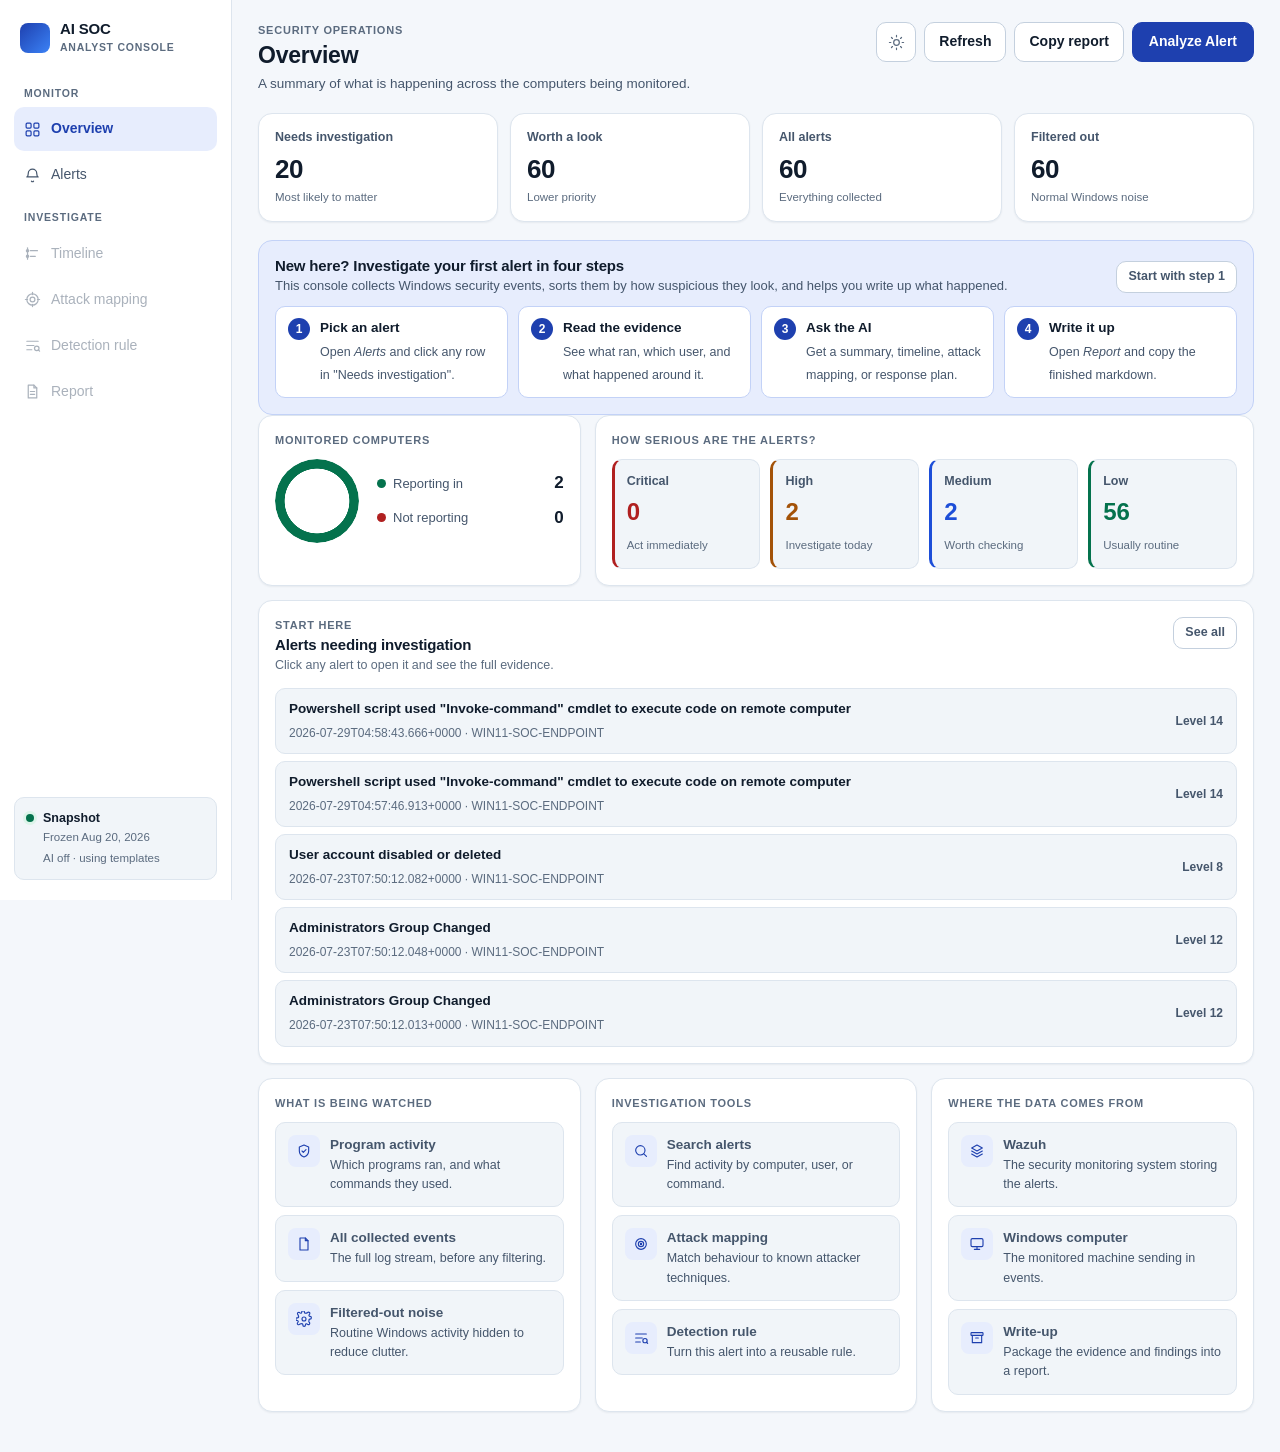
==== commit 41520aaa: "Make the time period filter work on snapshot data Reported during testing: changing the time period " ====
--- a/soc-ai-platform/index.html
+++ b/soc-ai-platform/index.html
@@ -328,6 +328,7 @@
                 </select>
               </div>
               <button id="clearAlertFilters" class="secondary-button compact-button" type="button">Reset</button>
+              <p id="snapshotNote" class="toolbar-note" hidden></p>
             </section>
 
             <section class="alert-insights" aria-label="Alert summary">
--- a/soc-ai-platform/styles.css
+++ b/soc-ai-platform/styles.css
@@ -1877,3 +1877,13 @@
     scroll-behavior: auto !important;
   }
 }
+
+/* Explains that a frozen snapshot's time periods run back from its capture
+   date, not from today — otherwise the filter looks broken. */
+.toolbar-note {
+  grid-column: 1 / -1;
+  margin: 0;
+  padding-top: 4px;
+  color: var(--text-3);
+  font-size: 12.5px;
+}
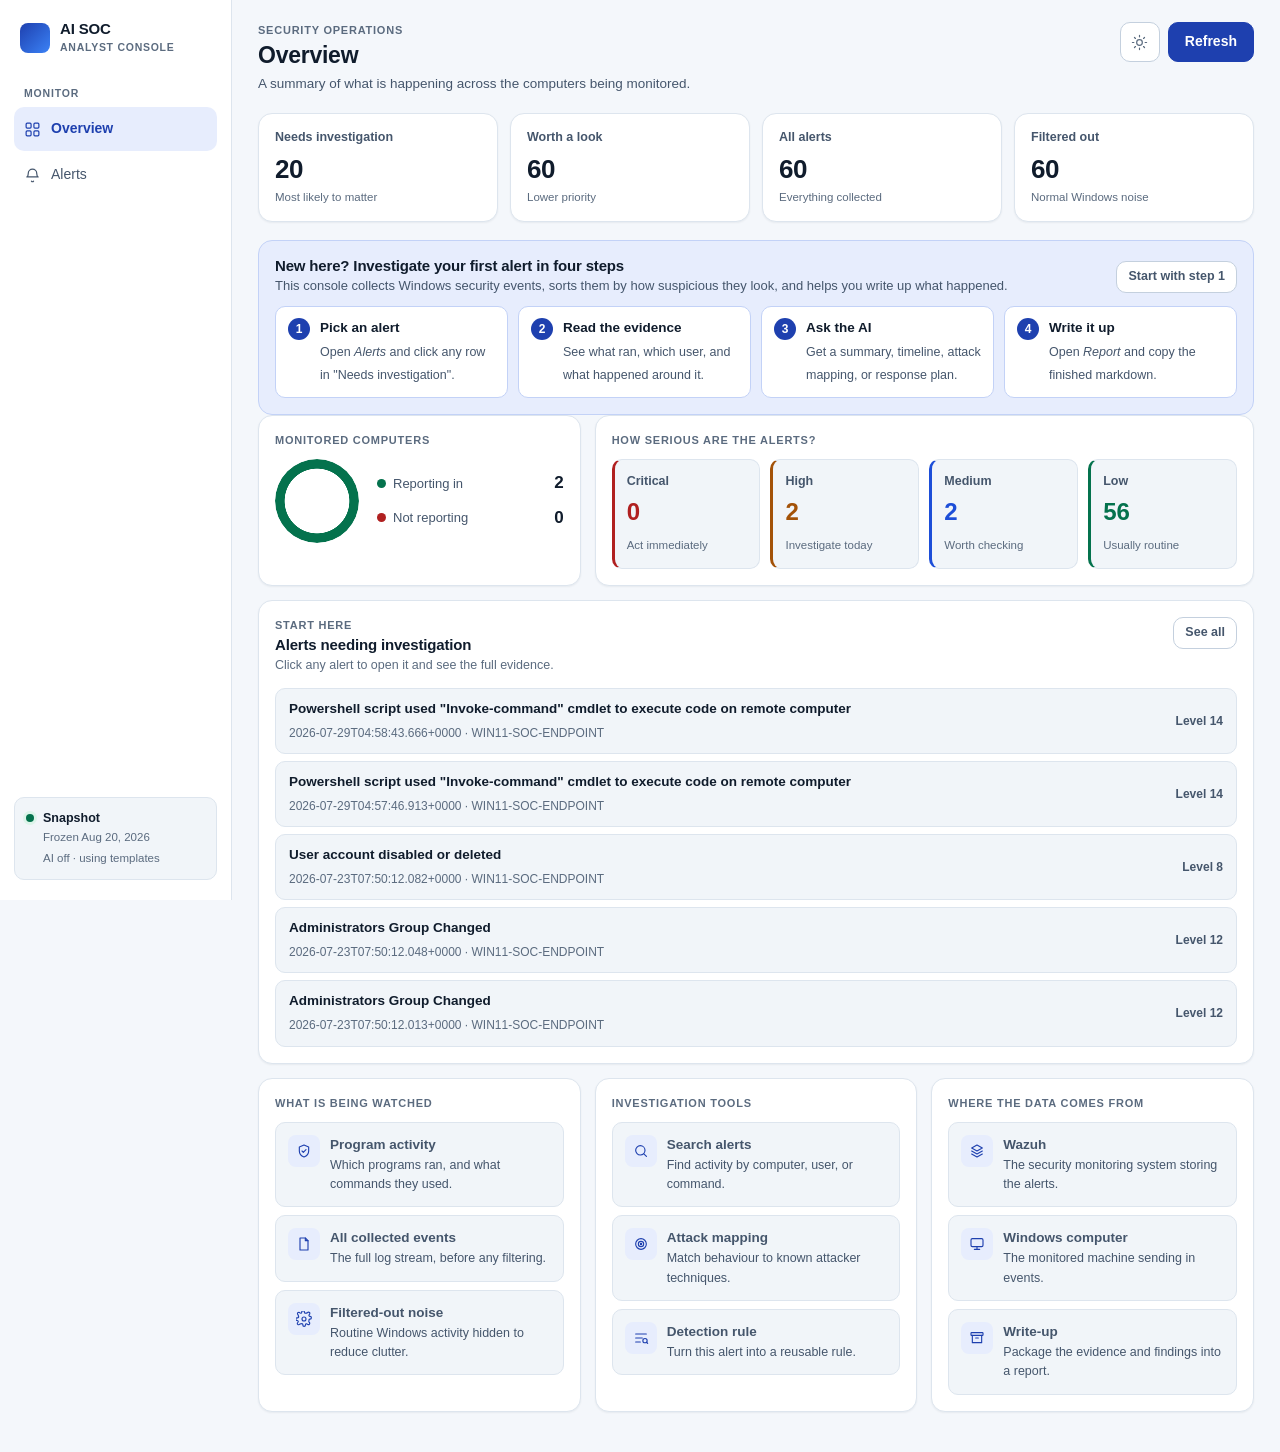
==== commit 9724247b: "Move alert detail into a slide-over drawer and tame oversized fields Reported: alert details appeare" ====
--- a/soc-ai-platform/index.html
+++ b/soc-ai-platform/index.html
@@ -54,23 +54,6 @@
             Alerts
           </button>
 
-          <span class="nav-section-label">Investigate</span>
-          <button class="nav-item" type="button" data-section="timeline" data-needs-alert>
-            <svg class="nav-icon" viewBox="0 0 24 24" aria-hidden="true"><use href="#i-timeline"/></svg>
-            Timeline
-          </button>
-          <button class="nav-item" type="button" data-section="mitre" data-needs-alert>
-            <svg class="nav-icon" viewBox="0 0 24 24" aria-hidden="true"><use href="#i-mitre"/></svg>
-            Attack mapping
-          </button>
-          <button class="nav-item" type="button" data-section="detections" data-needs-alert>
-            <svg class="nav-icon" viewBox="0 0 24 24" aria-hidden="true"><use href="#i-detections"/></svg>
-            Detection rule
-          </button>
-          <button class="nav-item" type="button" data-section="report" data-needs-alert>
-            <svg class="nav-icon" viewBox="0 0 24 24" aria-hidden="true"><use href="#i-report"/></svg>
-            Report
-          </button>
         </nav>
 
         <div class="mode-panel">
@@ -95,9 +78,7 @@
               <svg class="icon-sun" viewBox="0 0 24 24" aria-hidden="true"><use href="#i-sun"/></svg>
               <svg class="icon-moon" viewBox="0 0 24 24" aria-hidden="true"><use href="#i-moon"/></svg>
             </button>
-            <button id="refreshAlertsButton" class="secondary-button" type="button">Refresh</button>
-            <button id="copyReportButton" class="secondary-button" type="button">Copy report</button>
-            <button id="demoAnalyzeButton" class="primary-button" type="button">Analyze with AI</button>
+            <button id="refreshAlertsButton" class="primary-button" type="button">Refresh</button>
           </div>
         </header>
 
@@ -437,88 +418,93 @@
                 </div>
               </section>
 
-              <section id="alertDetailsPanel" class="panel details-panel" aria-labelledby="details-heading" data-alert-detail hidden>
-                <div class="panel-header">
-                  <div>
-                    <p class="eyebrow">Evidence</p>
-                    <h3 id="details-heading">What we know</h3>
-                  </div>
-                  <div class="panel-header-actions">
-                    <span id="severityBadge" class="severity-badge">Level 4</span>
-                    <button id="closeAlertInvestigation" class="icon-button" type="button" aria-label="Close this alert" title="Close this alert">&times;</button>
-                  </div>
-                </div>
-                <dl id="alertDetails" class="details-list"></dl>
-              </section>
-
-              <section class="panel ai-panel" aria-labelledby="ai-heading" data-alert-detail hidden>
-                <div class="panel-header">
-                  <div>
-                    <p class="eyebrow">AI assistant</p>
-                    <h3 id="ai-heading">Ask about this alert</h3>
-                    <p class="panel-hint">Answers use only this alert's evidence. Always verify before acting.</p>
-                  </div>
-                  <span id="aiPanelPill" class="pill">Checking</span>
-                </div>
-                <div id="chatLog" class="chat-log" aria-live="polite"></div>
-                <div class="prompt-row" aria-label="Suggested questions">
-                  <button type="button" data-prompt="summary">What happened?</button>
-                  <button type="button" data-prompt="timeline">Build a timeline</button>
-                  <button type="button" data-prompt="mitre">Map the attack</button>
-                  <button type="button" data-prompt="response">What should I do?</button>
-                  <button type="button" data-prompt="detection">Write a rule</button>
-                </div>
-                <form id="chatForm" class="chat-form">
-                  <label for="chatInput">Or ask your own question</label>
-                  <div class="input-row">
-                    <input id="chatInput" name="chatInput" type="text" autocomplete="off" placeholder="e.g. Is this dangerous? Who ran it?">
-                    <button type="submit">Ask</button>
-                  </div>
-                </form>
-              </section>
-
-              <section class="panel raw-panel" aria-labelledby="raw-heading" data-alert-detail hidden>
-                <div class="panel-header">
-                  <div>
-                    <p class="eyebrow">Advanced</p>
-                    <h3 id="raw-heading">Raw event data</h3>
-                    <p class="panel-hint">The complete record, exactly as stored. Useful as proof in a report.</p>
-                  </div>
-                  <span class="pill">JSON</span>
-                </div>
-                <pre id="rawEventOutput" tabindex="0"></pre>
-              </section>
-
-              <section class="panel artifact-panel" aria-labelledby="artifact-heading" data-alert-detail hidden>
-                <div class="panel-header">
-                  <div>
-                    <p class="eyebrow">Output</p>
-                    <h3 id="artifact-heading">Ready to copy</h3>
-                    <p class="panel-hint">Use "Copy report" above to put this on your clipboard.</p>
-                  </div>
-                  <span id="artifactStatus" class="pill">Ready</span>
-                </div>
-                <pre id="artifactOutput" tabindex="0"></pre>
-              </section>
             </section>
           </section>
         </section>
 
         <!-- ============================ ANALYSIS ============================ -->
-        <section id="analysisView" class="view-panel" data-view="analysis" hidden>
-          <section class="panel section-output-panel" aria-labelledby="sectionTitle">
-            <div class="panel-header section-output-header">
-              <div>
-                <p id="sectionEyebrow" class="eyebrow">Timeline</p>
-                <h3 id="sectionTitle">Investigation timeline</h3>
-                <p id="sectionHint" class="panel-hint"></p>
-              </div>
-              <span id="sectionStatus" class="pill">Generated</span>
-            </div>
-            <div id="sectionBody" class="section-body"></div>
-          </section>
+
         </section>
       </main>
+    </div>
+
+    <!-- Slide-over investigation drawer. Keeps the alert queue clean: details
+         open over the page instead of stacking underneath it. -->
+    <div id="alertDrawer" class="drawer" hidden>
+      <div class="drawer-scrim" data-drawer-close></div>
+      <aside class="drawer-panel" role="dialog" aria-modal="true" aria-labelledby="drawerTitle">
+        <header class="drawer-header">
+          <div class="drawer-heading">
+            <div class="drawer-pills">
+              <span id="drawerTriage" class="triage-pill"></span>
+              <span id="drawerSeverity" class="alert-severity-pill"><span aria-hidden="true"></span></span>
+            </div>
+            <h2 id="drawerTitle">Alert</h2>
+            <p id="drawerSubtitle" class="drawer-subtitle"></p>
+          </div>
+          <button class="icon-button drawer-close" type="button" data-drawer-close aria-label="Close investigation">&times;</button>
+        </header>
+
+        <nav class="drawer-tabs" role="tablist" aria-label="Investigation views">
+          <button class="drawer-tab is-active" type="button" role="tab" data-tab="evidence">Evidence</button>
+          <button class="drawer-tab" type="button" role="tab" data-tab="ai">AI assistant</button>
+          <button class="drawer-tab" type="button" role="tab" data-tab="timeline">Timeline</button>
+          <button class="drawer-tab" type="button" role="tab" data-tab="mitre">Attack mapping</button>
+          <button class="drawer-tab" type="button" role="tab" data-tab="detections">Detection rule</button>
+          <button class="drawer-tab" type="button" role="tab" data-tab="report">Report</button>
+          <button class="drawer-tab" type="button" role="tab" data-tab="raw">Raw data</button>
+        </nav>
+
+        <div class="drawer-body">
+          <section class="drawer-tabpanel is-active" data-panel="evidence">
+            <dl id="alertDetails" class="details-list"></dl>
+            <p id="evidenceNote" class="help-note" hidden>
+              <svg class="help-icon" viewBox="0 0 24 24" aria-hidden="true"><use href="#i-help"/></svg>
+              <span id="evidenceNoteText"></span>
+            </p>
+          </section>
+
+          <section class="drawer-tabpanel" data-panel="ai">
+            <div id="chatLog" class="chat-log" aria-live="polite"></div>
+            <div class="prompt-row" aria-label="Suggested questions">
+              <button type="button" data-prompt="summary">What happened?</button>
+              <button type="button" data-prompt="timeline">Build a timeline</button>
+              <button type="button" data-prompt="mitre">Map the attack</button>
+              <button type="button" data-prompt="response">What should I do?</button>
+              <button type="button" data-prompt="detection">Write a rule</button>
+            </div>
+            <form id="chatForm" class="chat-form">
+              <label for="chatInput">Or ask your own question</label>
+              <div class="input-row">
+                <input id="chatInput" name="chatInput" type="text" autocomplete="off" placeholder="e.g. Is this dangerous? Who ran it?">
+                <button type="submit">Ask</button>
+              </div>
+            </form>
+            <details class="artifact-details">
+              <summary>Latest generated output <span id="artifactStatus" class="pill">Ready</span></summary>
+              <pre id="artifactOutput" tabindex="0"></pre>
+            </details>
+          </section>
+
+          <section class="drawer-tabpanel" data-panel="timeline"><div class="section-body" data-section-body></div></section>
+          <section class="drawer-tabpanel" data-panel="mitre"><div class="section-body" data-section-body></div></section>
+          <section class="drawer-tabpanel" data-panel="detections"><div class="section-body" data-section-body></div></section>
+          <section class="drawer-tabpanel" data-panel="report"><div class="section-body" data-section-body></div></section>
+
+          <section class="drawer-tabpanel" data-panel="raw">
+            <p class="panel-hint">The complete record, exactly as stored. Useful as proof in a report.</p>
+            <pre id="rawEventOutput" tabindex="0"></pre>
+          </section>
+        </div>
+
+        <footer class="drawer-footer">
+          <span id="drawerHint" class="drawer-hint"></span>
+          <div class="drawer-actions">
+            <button id="copyReportButton" class="secondary-button" type="button">Copy report</button>
+            <button id="demoAnalyzeButton" class="primary-button" type="button">Analyze with AI</button>
+          </div>
+        </footer>
+      </aside>
     </div>
     <script src="./app.js"></script>
   </body>
--- a/soc-ai-platform/styles.css
+++ b/soc-ai-platform/styles.css
@@ -1887,3 +1887,280 @@
   color: var(--text-3);
   font-size: 12.5px;
 }
+
+/* ============================================================================
+   Investigation drawer
+   Alert detail opens over the queue instead of stacking beneath it, so the
+   table stays readable and the investigation gets the full height of the
+   window.
+   ========================================================================== */
+
+body.drawer-open {
+  overflow: hidden;
+}
+
+.drawer {
+  position: fixed;
+  inset: 0;
+  z-index: 60;
+  display: flex;
+  justify-content: flex-end;
+}
+
+.drawer[hidden] {
+  display: none;
+}
+
+.drawer-scrim {
+  position: absolute;
+  inset: 0;
+  background: rgba(8, 15, 24, 0.5);
+  animation: drawer-fade 160ms ease;
+}
+
+.drawer-panel {
+  position: relative;
+  display: flex;
+  flex-direction: column;
+  width: min(940px, 100%);
+  height: 100%;
+  border-left: 1px solid var(--line);
+  background: var(--bg);
+  box-shadow: var(--shadow-lg);
+  animation: drawer-slide 200ms cubic-bezier(0.22, 1, 0.36, 1);
+}
+
+@keyframes drawer-fade {
+  from { opacity: 0; }
+}
+
+@keyframes drawer-slide {
+  from { transform: translateX(24px); opacity: 0.6; }
+}
+
+.drawer-header {
+  display: flex;
+  align-items: flex-start;
+  justify-content: space-between;
+  gap: 16px;
+  padding: 18px 20px 14px;
+  border-bottom: 1px solid var(--line);
+  background: var(--surface);
+}
+
+.drawer-pills {
+  display: flex;
+  align-items: center;
+  gap: 6px;
+  margin-bottom: 7px;
+  flex-wrap: wrap;
+}
+
+.drawer-heading h2 {
+  font-size: 18px;
+  font-weight: 680;
+  line-height: 1.3;
+}
+
+.drawer-subtitle {
+  margin-top: 3px;
+  color: var(--text-3);
+  font-size: 12.5px;
+}
+
+.drawer-close {
+  flex: none;
+  width: 36px;
+  height: 36px;
+  border: 1px solid var(--line-strong);
+  font-size: 20px;
+}
+
+.drawer-tabs {
+  display: flex;
+  gap: 2px;
+  padding: 0 12px;
+  overflow-x: auto;
+  border-bottom: 1px solid var(--line);
+  background: var(--surface);
+  scrollbar-width: none;
+}
+
+.drawer-tabs::-webkit-scrollbar {
+  display: none;
+}
+
+.drawer-tab {
+  flex: none;
+  min-height: 44px;
+  padding: 0 13px;
+  border: 0;
+  border-bottom: 2px solid transparent;
+  background: none;
+  color: var(--text-2);
+  font-size: 13.5px;
+  font-weight: 600;
+  white-space: nowrap;
+  cursor: pointer;
+  transition: color 140ms ease, border-color 140ms ease;
+}
+
+.drawer-tab:hover {
+  color: var(--text);
+}
+
+.drawer-tab.is-active {
+  border-bottom-color: var(--primary);
+  color: var(--primary);
+}
+
+.drawer-body {
+  flex: 1;
+  min-height: 0;
+  padding: 18px 20px;
+  overflow-y: auto;
+}
+
+.drawer-tabpanel {
+  display: none;
+}
+
+.drawer-tabpanel.is-active {
+  display: block;
+  animation: drawer-fade 140ms ease;
+}
+
+.drawer-tab-hint {
+  margin-bottom: 12px;
+  padding: 9px 12px;
+  border-left: 2px solid var(--primary);
+  background: var(--surface-2);
+  border-radius: 0 var(--r-sm) var(--r-sm) 0;
+}
+
+.drawer-footer {
+  display: flex;
+  align-items: center;
+  justify-content: space-between;
+  gap: 12px;
+  padding: 12px 20px;
+  border-top: 1px solid var(--line);
+  background: var(--surface);
+  flex-wrap: wrap;
+}
+
+.drawer-hint {
+  color: var(--text-3);
+  font-family: var(--mono);
+  font-size: 11px;
+}
+
+.drawer-actions {
+  display: flex;
+  gap: 8px;
+  margin-left: auto;
+}
+
+/* The drawer supplies the surrounding chrome, so inner blocks stay flat. */
+.drawer-tabpanel .chat-log {
+  height: auto;
+  min-height: 320px;
+  max-height: 46vh;
+}
+
+.drawer-tabpanel .details-list {
+  font-size: 13.5px;
+}
+
+.drawer-tabpanel > pre {
+  max-height: 60vh;
+  margin: 0;
+  padding: 14px;
+  overflow: auto;
+  border-radius: var(--r-md);
+  background: var(--code-bg);
+  color: var(--code-text);
+  font-size: 12px;
+  line-height: 1.55;
+  white-space: pre-wrap;
+  overflow-wrap: anywhere;
+}
+
+/* ---------------------------------------------------- collapsible values ---- */
+
+.long-value summary {
+  cursor: pointer;
+  list-style: none;
+}
+
+.long-value summary::-webkit-details-marker {
+  display: none;
+}
+
+.long-value-more {
+  display: inline-block;
+  margin-left: 6px;
+  color: var(--primary);
+  font-size: 12px;
+  font-weight: 650;
+  white-space: nowrap;
+}
+
+.long-value[open] summary {
+  color: var(--text-3);
+}
+
+.long-value pre {
+  max-height: 320px;
+  margin: 8px 0 0;
+  padding: 12px;
+  overflow: auto;
+  border-radius: var(--r-md);
+  background: var(--code-bg);
+  color: var(--code-text);
+  font-size: 11.5px;
+  line-height: 1.5;
+  white-space: pre-wrap;
+  overflow-wrap: anywhere;
+}
+
+.artifact-details {
+  margin-top: 14px;
+  border: 1px solid var(--line);
+  border-radius: var(--r-md);
+  background: var(--surface);
+}
+
+.artifact-details summary {
+  display: flex;
+  align-items: center;
+  justify-content: space-between;
+  gap: 10px;
+  padding: 11px 14px;
+  font-size: 13px;
+  font-weight: 600;
+  cursor: pointer;
+}
+
+.artifact-details pre {
+  max-height: 300px;
+  margin: 0;
+  padding: 14px;
+  overflow: auto;
+  border-top: 1px solid var(--line);
+  background: var(--code-bg);
+  color: var(--code-text);
+  font-size: 12px;
+  white-space: pre-wrap;
+  overflow-wrap: anywhere;
+}
+
+@media (max-width: 900px) {
+  .drawer-panel {
+    width: 100%;
+    border-left: 0;
+  }
+  .drawer-body {
+    padding: 14px;
+  }
+}
